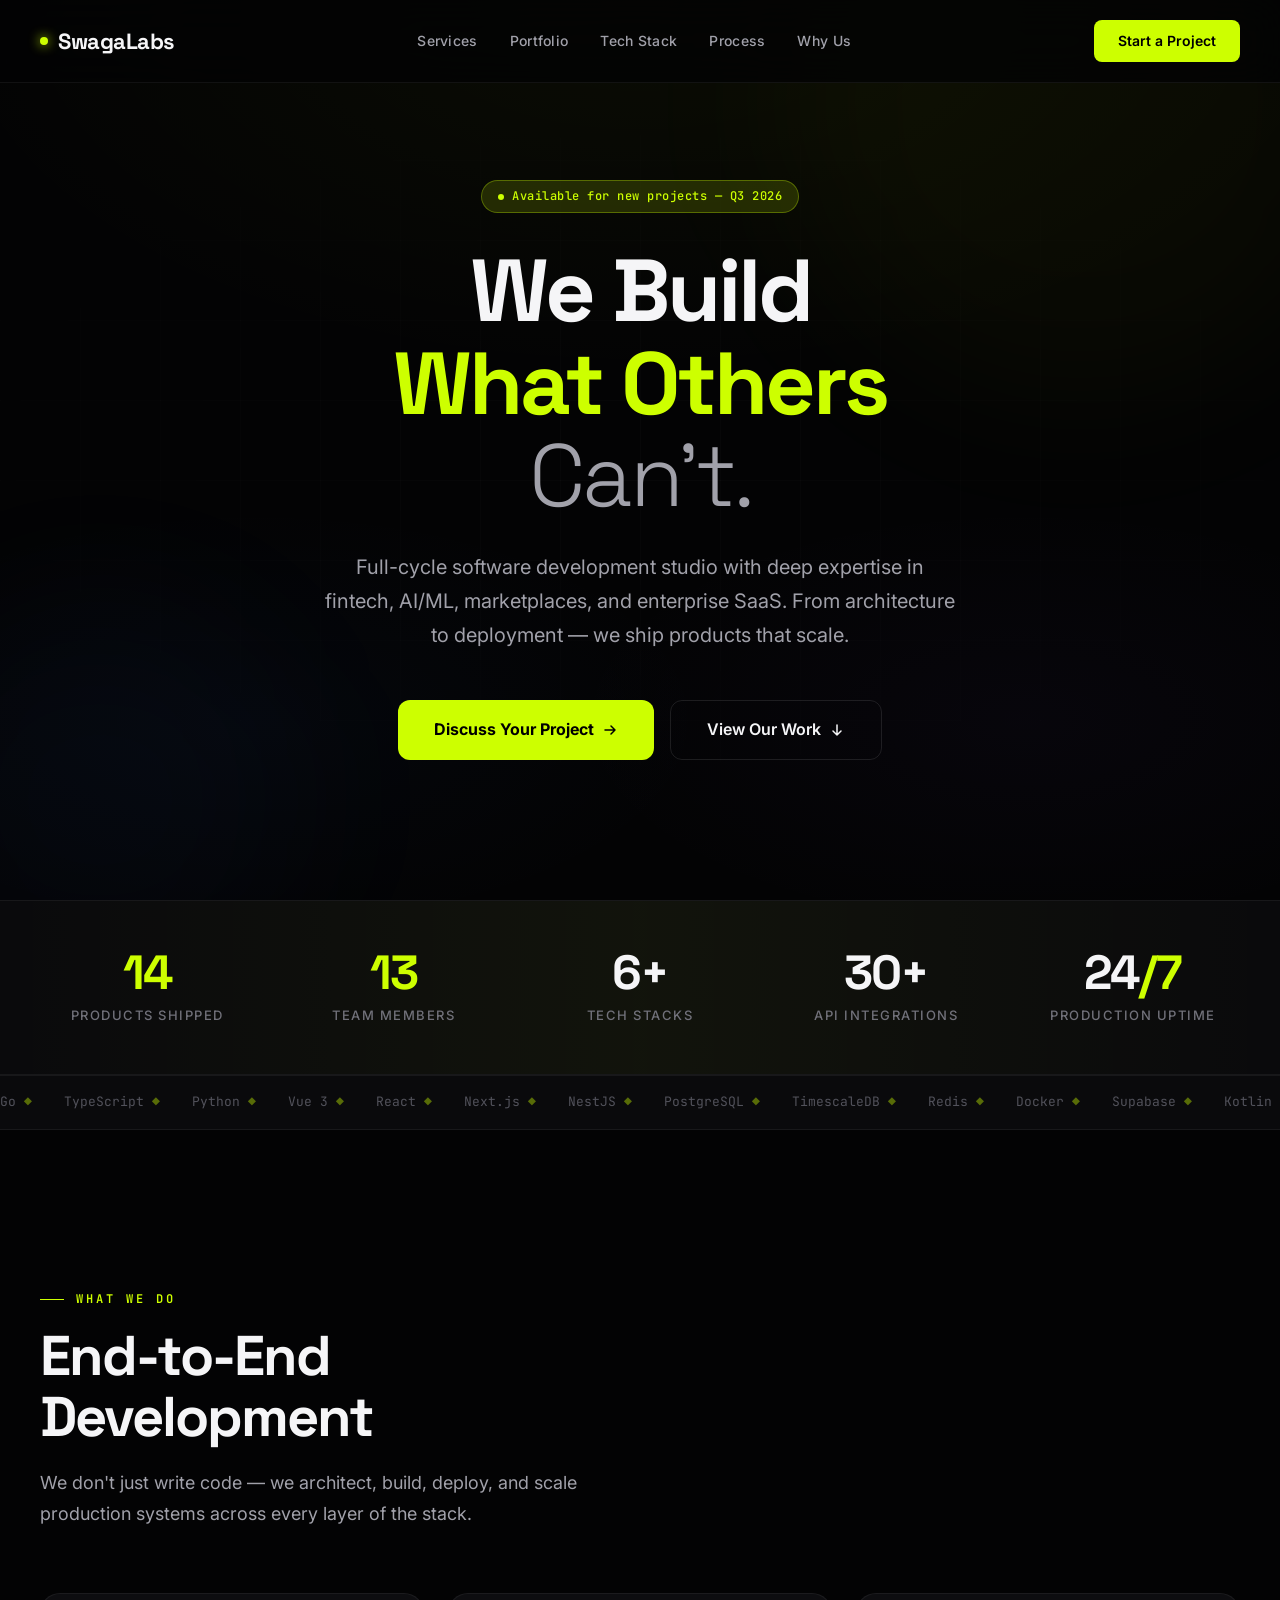
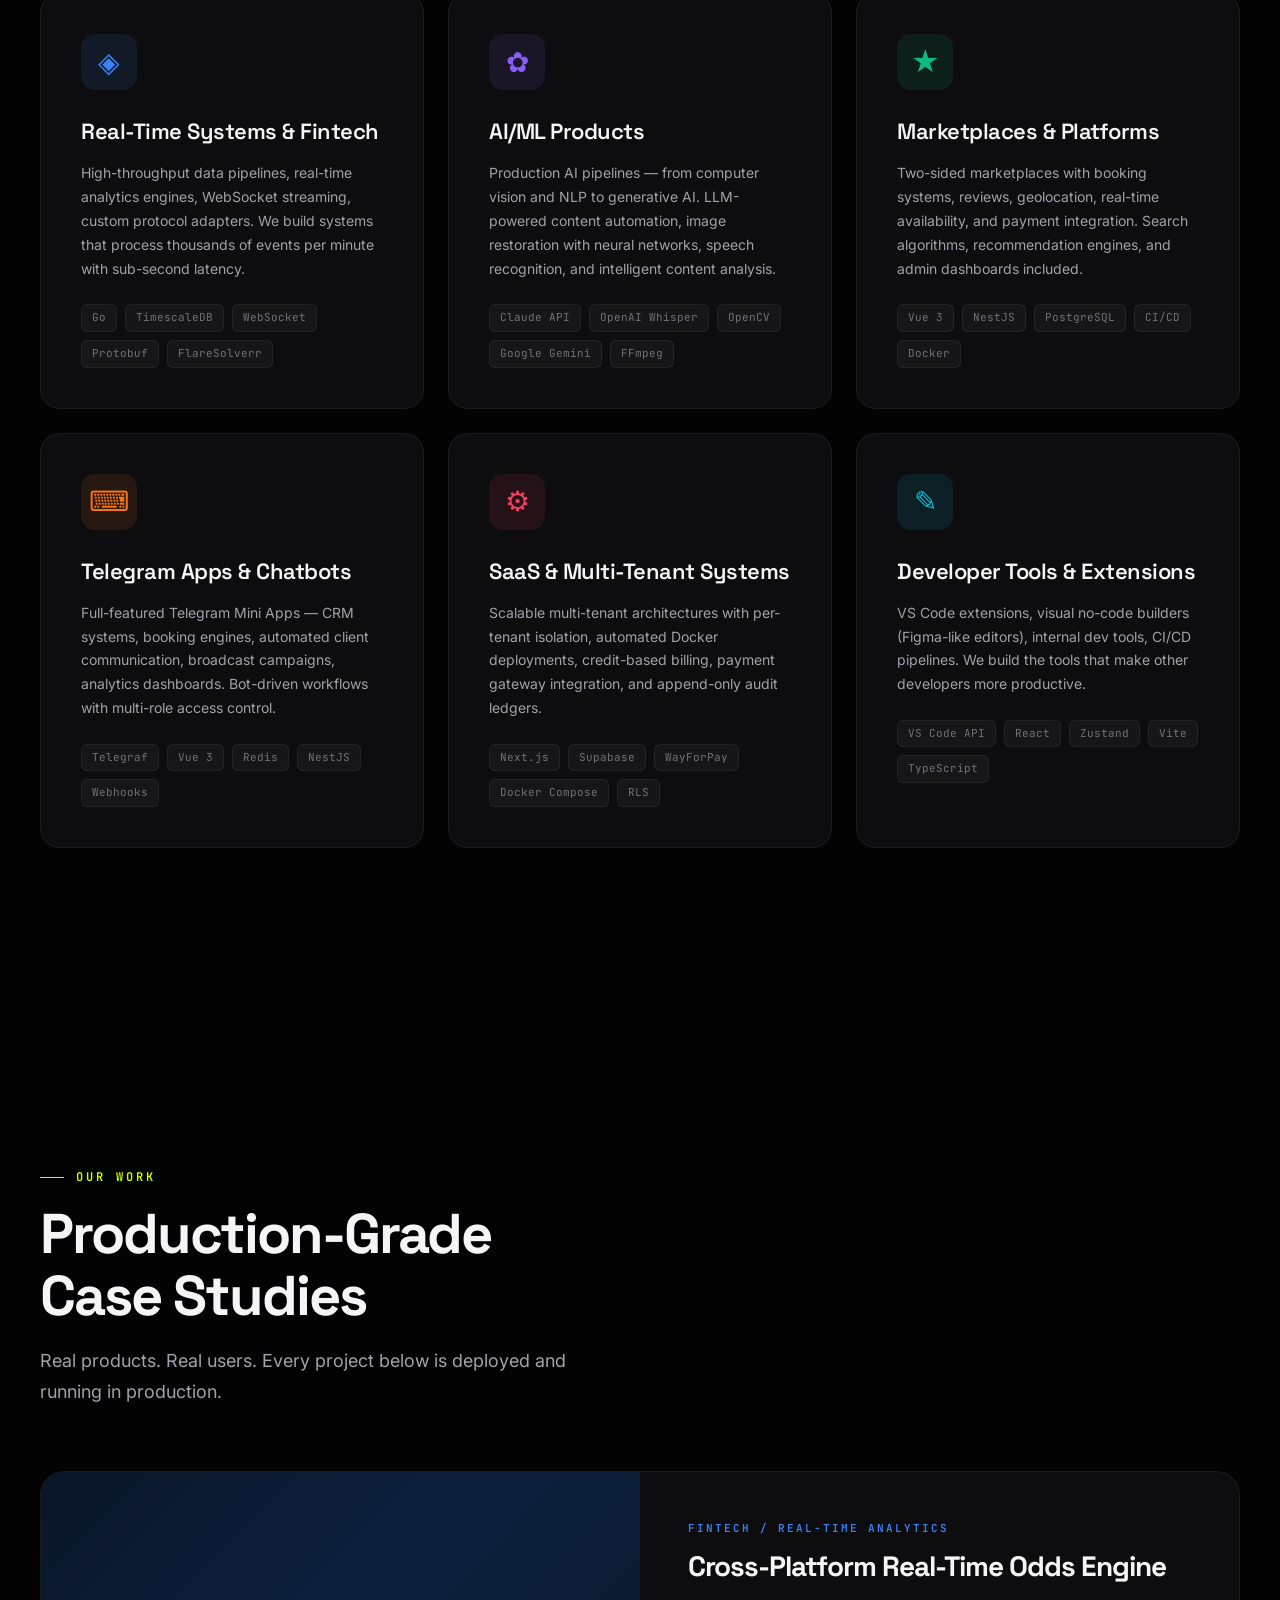
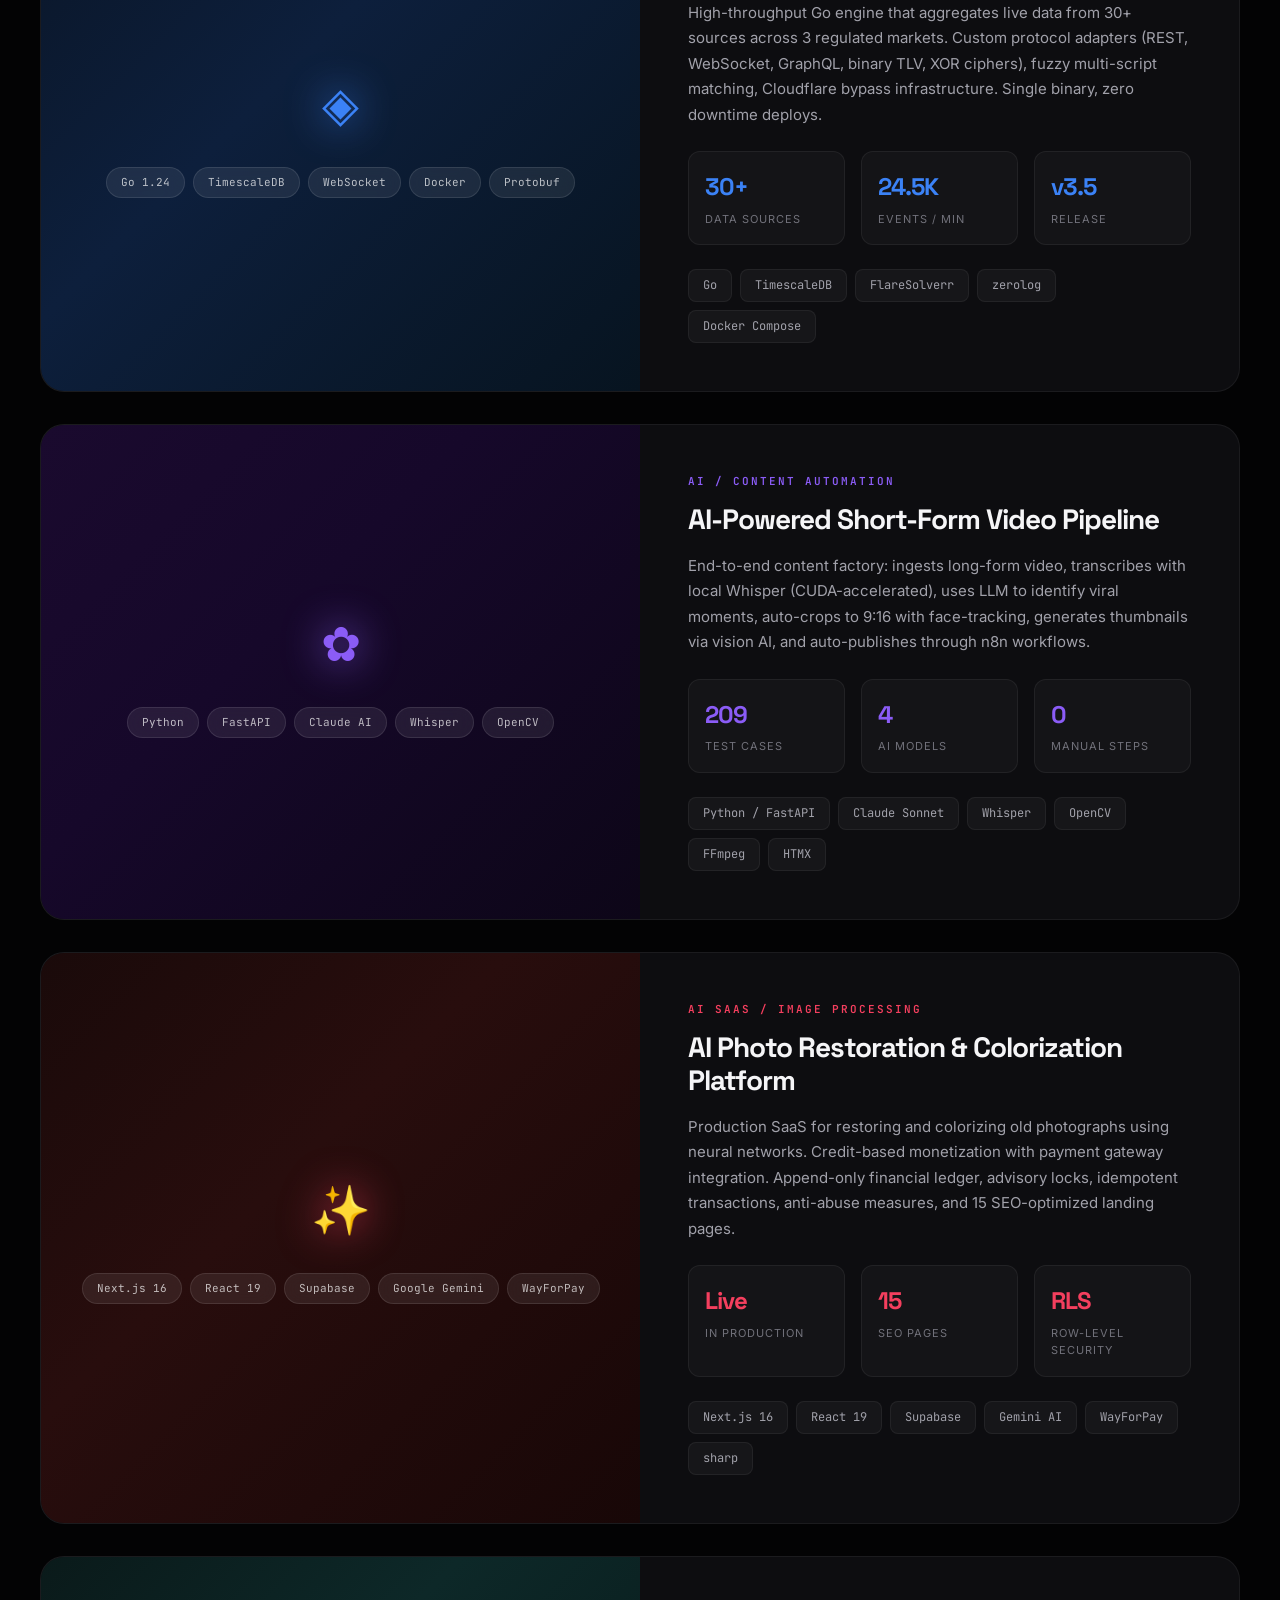
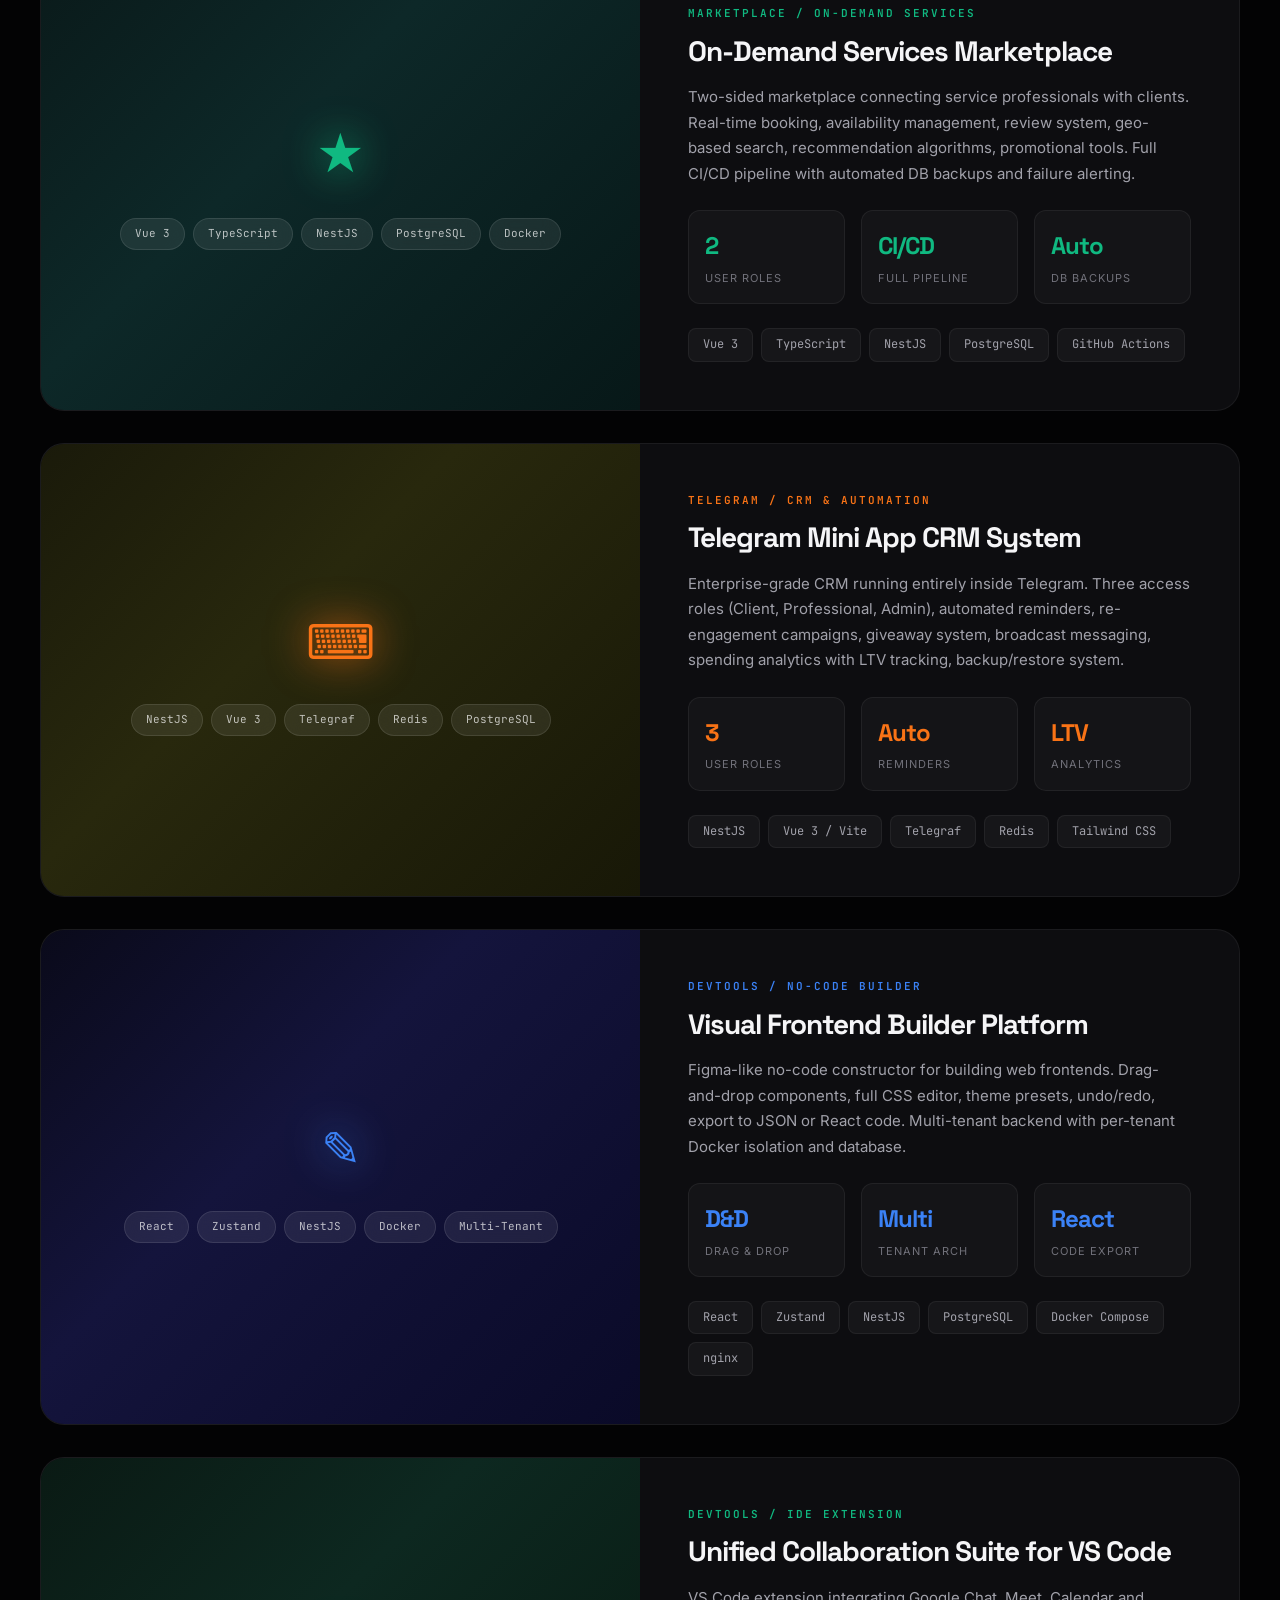
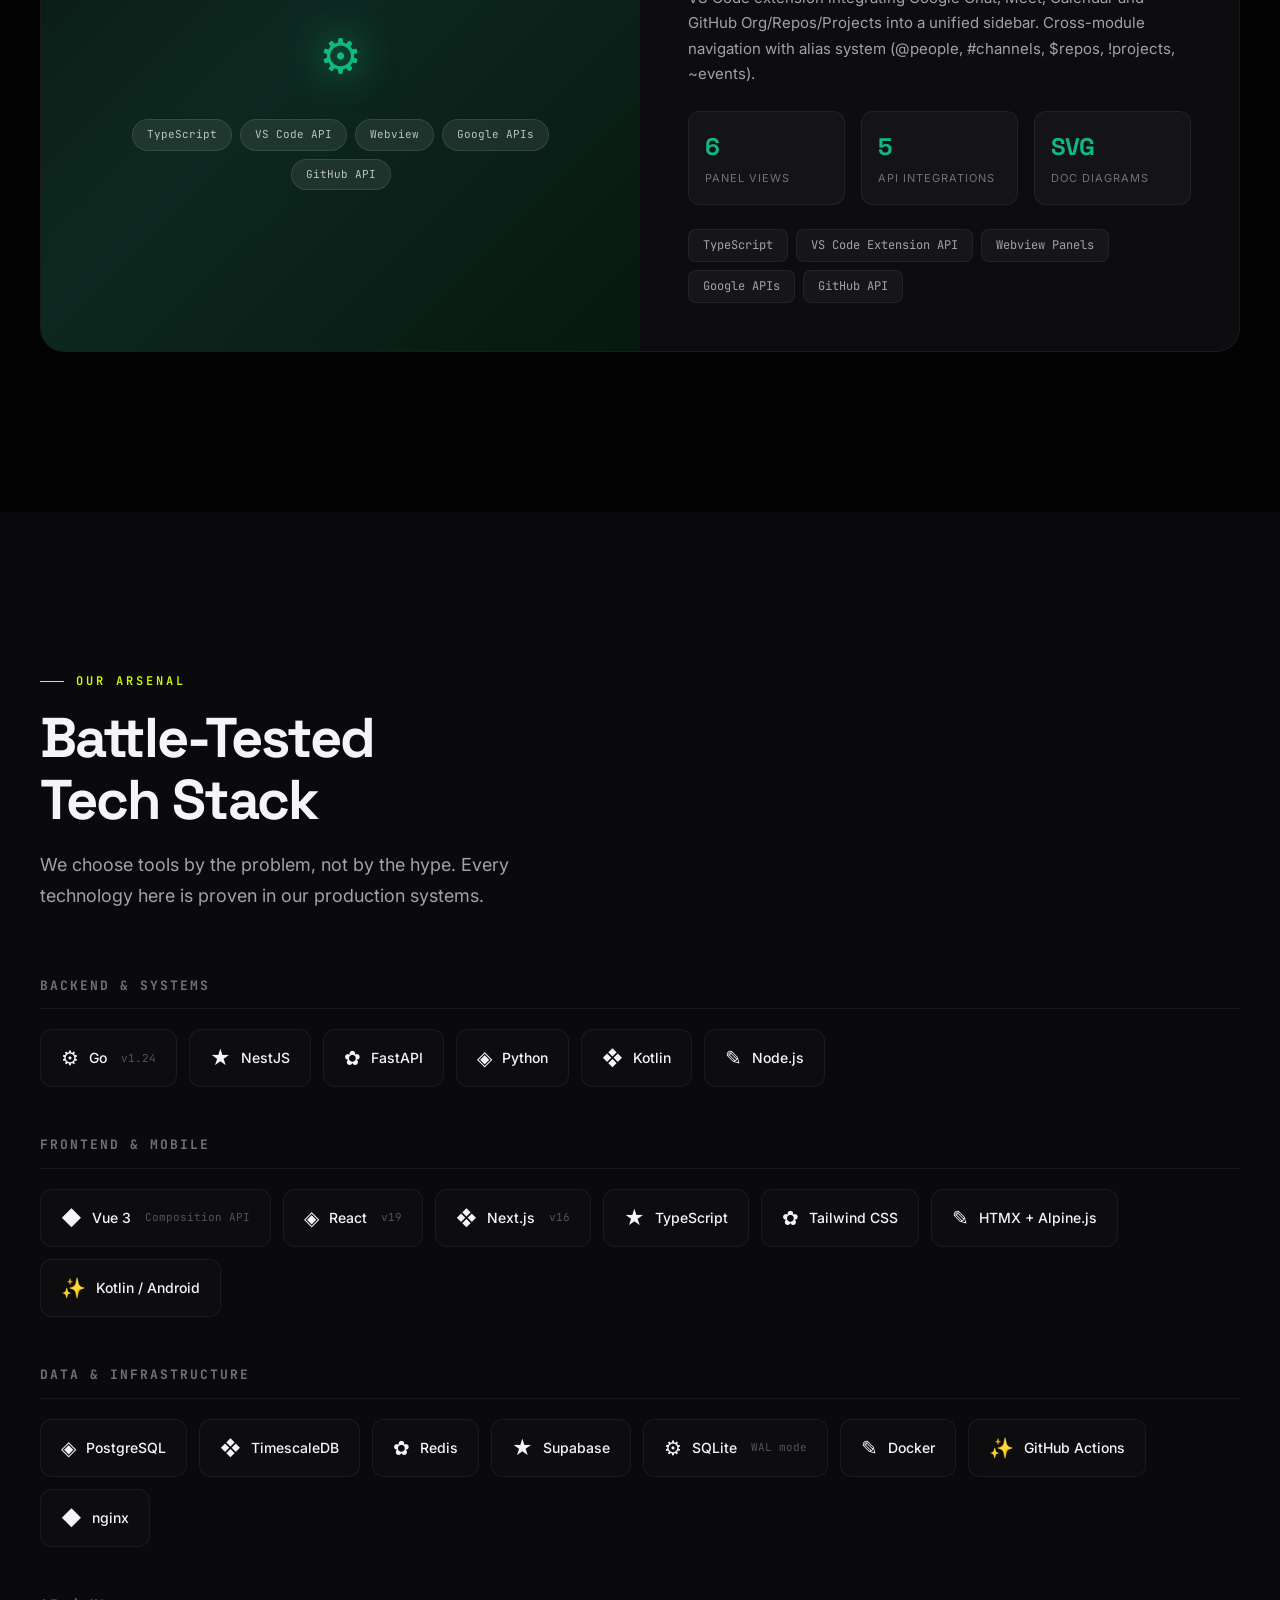
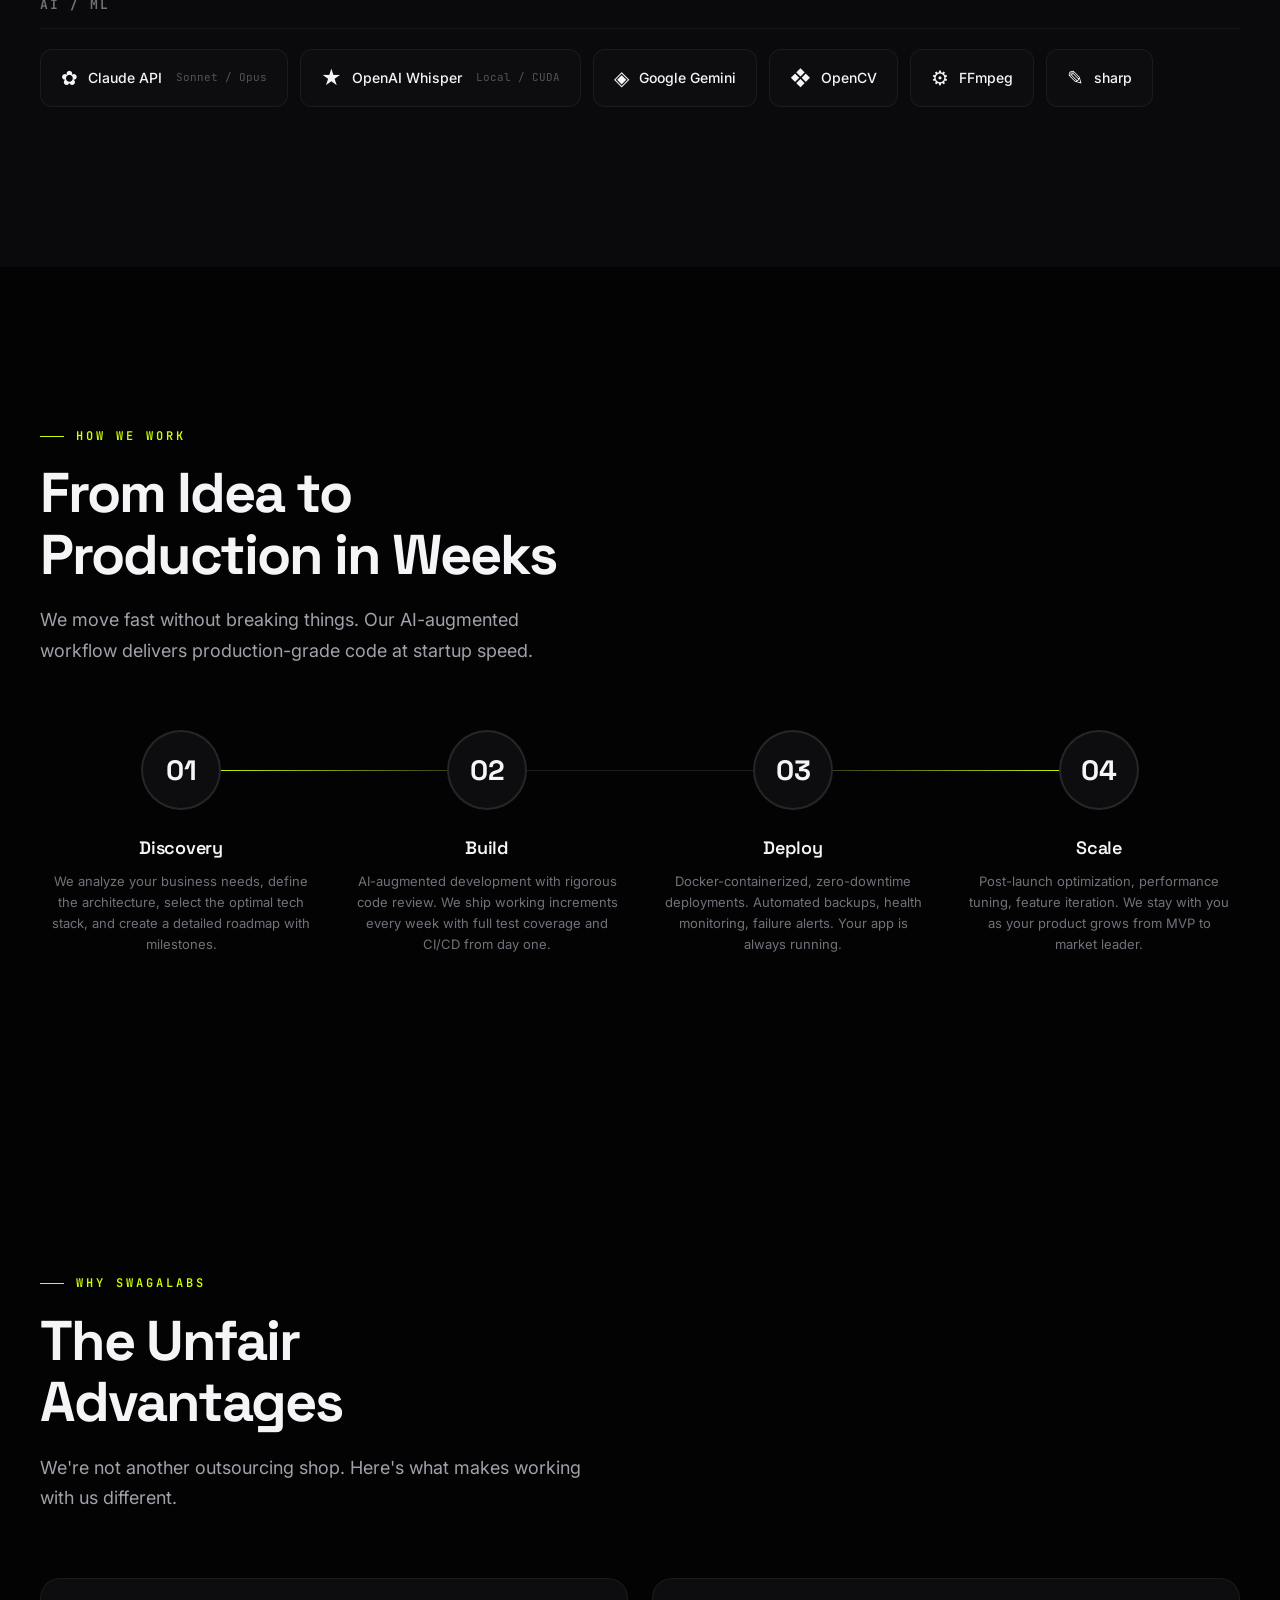
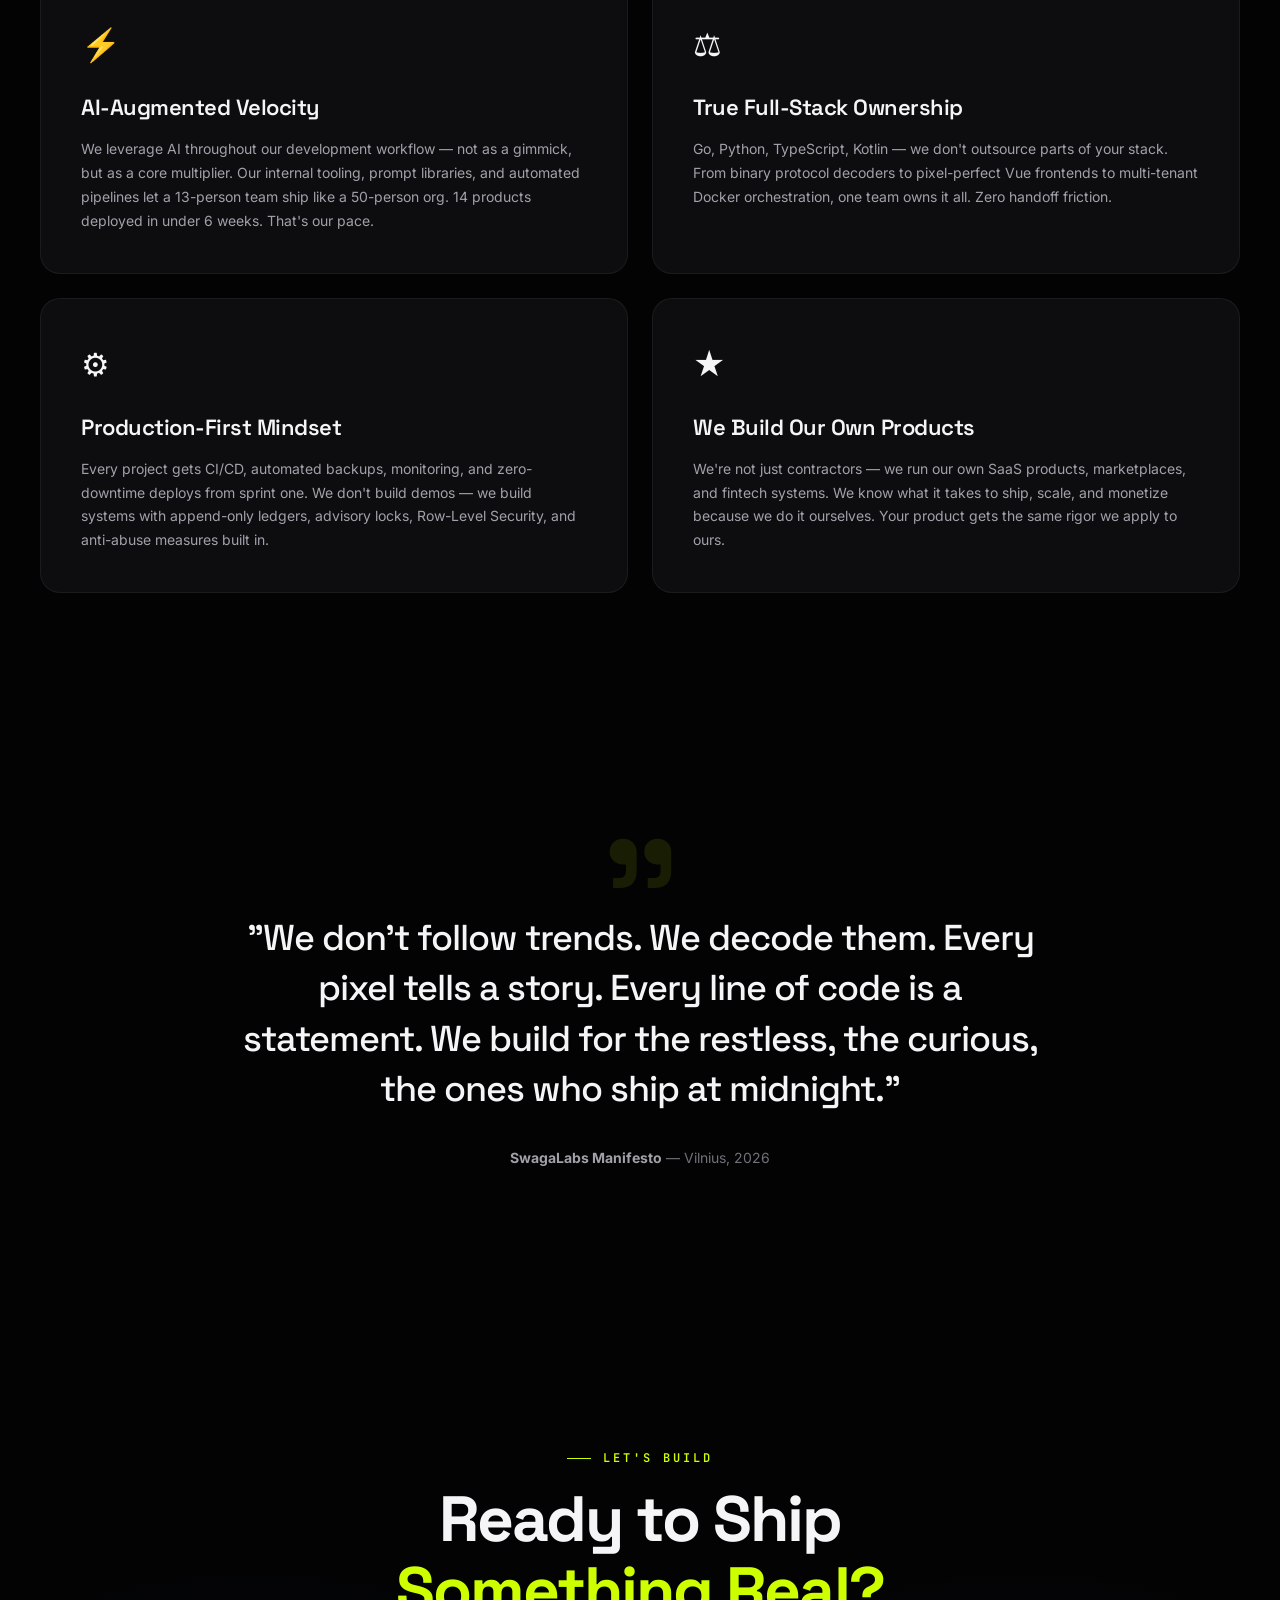
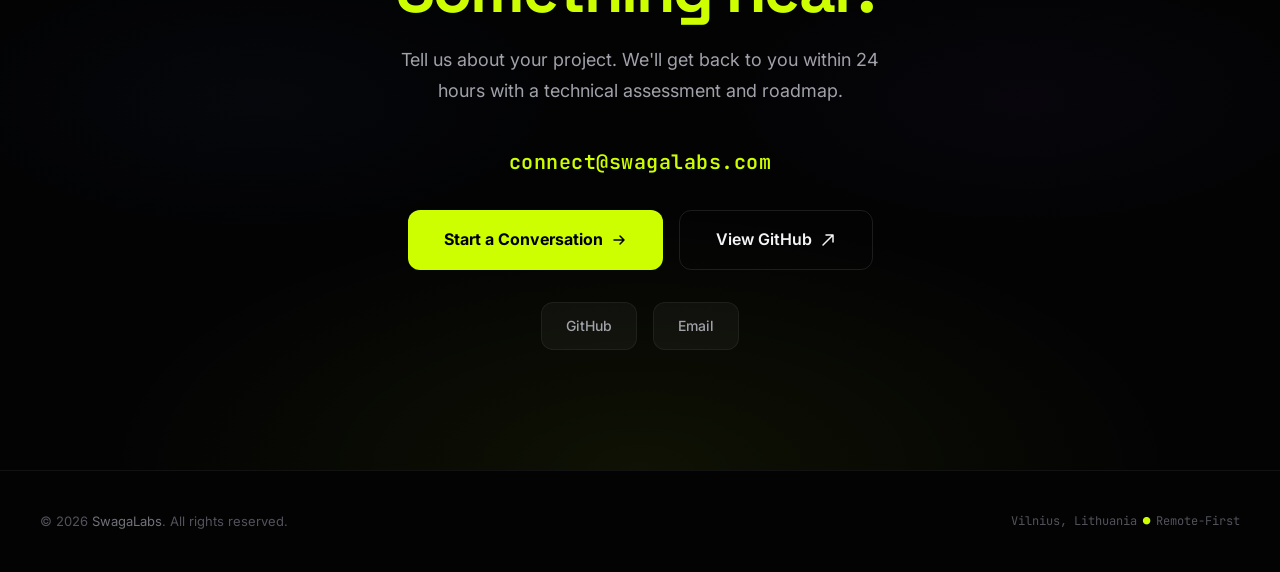
==== portfolio.html @ d936cc6b "Pasha huesos" ====
<!DOCTYPE html>
<html lang="en">
<head>
    <meta charset="UTF-8">
    <meta name="viewport" content="width=device-width, initial-scale=1.0">
    <title>SwagaLabs — Full-Cycle Software Development Studio</title>
    <meta name="description" content="SwagaLabs is a full-cycle software development studio specializing in fintech, AI/ML, marketplaces, and enterprise solutions. 13-person team. 14 products shipped.">
    <meta property="og:title" content="SwagaLabs — We Build What Others Can't">
    <meta property="og:description" content="Full-cycle software development studio. Fintech · AI/ML · Marketplaces · SaaS · Mobile · DevTools">
    <meta property="og:type" content="website">
    <meta name="twitter:card" content="summary_large_image">
    <link rel="preconnect" href="https://fonts.googleapis.com">
    <link rel="preconnect" href="https://fonts.gstatic.com" crossorigin>
    <link href="https://fonts.googleapis.com/css2?family=Inter:wght@300;400;500;600;700;800;900&family=JetBrains+Mono:wght@400;500;600;700&family=Space+Grotesk:wght@400;500;600;700&display=swap" rel="stylesheet">
    <style>
        /* ═══════════════════════════════════════════════════════════════
           SwagaLabs Portfolio — Premium Dark Theme
           ═══════════════════════════════════════════════════════════════ */

        *, *::before, *::after { margin: 0; padding: 0; box-sizing: border-box; }

        :root {
            --bg-primary: #030304;
            --bg-secondary: #0A0A0C;
            --bg-tertiary: #111114;
            --bg-card: #0D0D10;
            --bg-card-hover: #141418;
            --border-subtle: rgba(255,255,255,0.06);
            --border-medium: rgba(255,255,255,0.1);
            --border-accent: rgba(205,255,0,0.3);

            --text-primary: #F5F5F7;
            --text-secondary: #A1A1AA;
            --text-tertiary: #71717A;
            --text-muted: #52525B;

            --accent: #CDFF00;
            --accent-dim: rgba(205,255,0,0.15);
            --accent-glow: rgba(205,255,0,0.08);
            --blue: #3B82F6;
            --purple: #8B5CF6;
            --emerald: #10B981;
            --orange: #F97316;
            --rose: #F43F5E;
            --cyan: #06B6D4;

            --font-display: 'Space Grotesk', sans-serif;
            --font-body: 'Inter', sans-serif;
            --font-mono: 'JetBrains Mono', monospace;

            --ease-out: cubic-bezier(0.16, 1, 0.3, 1);
            --ease-spring: cubic-bezier(0.34, 1.56, 0.64, 1);

            --container: 1280px;
            --section-gap: 160px;
        }

        html { scroll-behavior: smooth; -webkit-font-smoothing: antialiased; }

        body {
            font-family: var(--font-body);
            background: var(--bg-primary);
            color: var(--text-primary);
            line-height: 1.6;
            overflow-x: hidden;
        }

        ::selection { background: var(--accent); color: #000; }

        .container { max-width: var(--container); margin: 0 auto; padding: 0 40px; }

        /* ─── Scroll Progress ─── */
        .scroll-progress {
            position: fixed; top: 0; left: 0; height: 2px; z-index: 9999;
            background: var(--accent);
            transform-origin: left; transform: scaleX(0);
            transition: none;
        }

        /* ─── Navigation ─── */
        .nav {
            position: fixed; top: 0; left: 0; right: 0; z-index: 1000;
            padding: 20px 0;
            background: rgba(3,3,4,0.8);
            backdrop-filter: blur(20px) saturate(180%);
            -webkit-backdrop-filter: blur(20px) saturate(180%);
            border-bottom: 1px solid var(--border-subtle);
            transition: all 0.4s var(--ease-out);
        }

        .nav.scrolled { padding: 12px 0; }

        .nav-inner {
            max-width: var(--container); margin: 0 auto; padding: 0 40px;
            display: flex; align-items: center; justify-content: space-between;
        }

        .nav-logo {
            font-family: var(--font-display); font-weight: 700; font-size: 22px;
            letter-spacing: -0.5px; color: var(--text-primary); text-decoration: none;
            display: flex; align-items: center; gap: 10px;
        }

        .nav-logo .dot {
            width: 8px; height: 8px; border-radius: 50%; background: var(--accent);
            box-shadow: 0 0 12px var(--accent);
            animation: pulse-dot 2s infinite;
        }

        @keyframes pulse-dot {
            0%, 100% { opacity: 1; transform: scale(1); }
            50% { opacity: 0.6; transform: scale(0.8); }
        }

        .nav-links { display: flex; gap: 32px; list-style: none; }
        .nav-links a {
            color: var(--text-secondary); text-decoration: none; font-size: 14px;
            font-weight: 500; letter-spacing: 0.3px;
            transition: color 0.3s;
            position: relative;
        }
        .nav-links a::after {
            content: ''; position: absolute; bottom: -4px; left: 0;
            width: 0; height: 1.5px; background: var(--accent);
            transition: width 0.3s var(--ease-out);
        }
        .nav-links a:hover { color: var(--text-primary); }
        .nav-links a:hover::after { width: 100%; }

        .nav-cta {
            background: var(--accent); color: #000; border: none;
            padding: 10px 24px; border-radius: 8px; font-weight: 600;
            font-size: 14px; cursor: pointer; font-family: var(--font-body);
            transition: all 0.3s var(--ease-out);
            text-decoration: none;
        }
        .nav-cta:hover { transform: translateY(-1px); box-shadow: 0 4px 20px rgba(205,255,0,0.3); }

        /* ─── Hero ─── */
        .hero {
            min-height: 100vh; display: flex; align-items: center; justify-content: center;
            position: relative; padding: 140px 0 100px;
            overflow: hidden;
        }

        .hero-bg {
            position: absolute; inset: 0; z-index: 0;
        }

        .hero-bg::before {
            content: ''; position: absolute; inset: 0;
            background:
                radial-gradient(ellipse 80% 60% at 50% 0%, rgba(205,255,0,0.04) 0%, transparent 70%),
                radial-gradient(ellipse 60% 40% at 20% 80%, rgba(59,130,246,0.03) 0%, transparent 60%),
                radial-gradient(ellipse 60% 40% at 80% 80%, rgba(139,92,246,0.03) 0%, transparent 60%);
        }

        .hero-grid {
            position: absolute; inset: 0;
            background-image:
                linear-gradient(rgba(255,255,255,0.02) 1px, transparent 1px),
                linear-gradient(90deg, rgba(255,255,255,0.02) 1px, transparent 1px);
            background-size: 80px 80px;
            mask-image: radial-gradient(ellipse 70% 50% at 50% 50%, black, transparent);
        }

        .hero-content { position: relative; z-index: 1; text-align: center; max-width: 960px; }

        .hero-badge {
            display: inline-flex; align-items: center; gap: 8px;
            padding: 6px 16px; border-radius: 100px;
            background: var(--accent-dim); border: 1px solid var(--border-accent);
            font-family: var(--font-mono); font-size: 12px; font-weight: 500;
            color: var(--accent); letter-spacing: 0.5px;
            margin-bottom: 32px;
            opacity: 0; transform: translateY(20px);
            animation: fadeUp 0.8s 0.2s var(--ease-out) forwards;
        }

        .hero-badge .pulse {
            width: 6px; height: 6px; border-radius: 50%; background: var(--accent);
            animation: pulse-dot 1.5s infinite;
        }

        .hero h1 {
            font-family: var(--font-display); font-size: clamp(48px, 7vw, 88px);
            font-weight: 700; line-height: 1.05; letter-spacing: -3px;
            margin-bottom: 28px;
            opacity: 0; transform: translateY(30px);
            animation: fadeUp 0.8s 0.4s var(--ease-out) forwards;
        }

        .hero h1 .accent { color: var(--accent); }
        .hero h1 .thin { font-weight: 300; color: var(--text-secondary); }

        .hero-sub {
            font-size: clamp(16px, 2vw, 20px); color: var(--text-secondary);
            max-width: 640px; margin: 0 auto 48px; line-height: 1.7;
            opacity: 0; transform: translateY(30px);
            animation: fadeUp 0.8s 0.6s var(--ease-out) forwards;
        }

        .hero-actions {
            display: flex; gap: 16px; justify-content: center; flex-wrap: wrap;
            opacity: 0; transform: translateY(30px);
            animation: fadeUp 0.8s 0.8s var(--ease-out) forwards;
        }

        .btn-primary {
            background: var(--accent); color: #000; border: none;
            padding: 16px 36px; border-radius: 12px; font-weight: 700;
            font-size: 16px; cursor: pointer; font-family: var(--font-body);
            transition: all 0.3s var(--ease-out);
            text-decoration: none; display: inline-flex; align-items: center; gap: 8px;
        }
        .btn-primary:hover { transform: translateY(-2px); box-shadow: 0 8px 32px rgba(205,255,0,0.3); }

        .btn-outline {
            background: transparent; color: var(--text-primary);
            border: 1px solid var(--border-medium);
            padding: 16px 36px; border-radius: 12px; font-weight: 600;
            font-size: 16px; cursor: pointer; font-family: var(--font-body);
            transition: all 0.3s var(--ease-out);
            text-decoration: none; display: inline-flex; align-items: center; gap: 8px;
        }
        .btn-outline:hover { border-color: var(--accent); color: var(--accent); transform: translateY(-2px); }

        @keyframes fadeUp {
            to { opacity: 1; transform: translateY(0); }
        }

        /* ─── Stats Bar ─── */
        .stats-bar {
            border-top: 1px solid var(--border-subtle);
            border-bottom: 1px solid var(--border-subtle);
            background: var(--bg-secondary);
            padding: 48px 0;
            position: relative;
            overflow: hidden;
        }

        .stats-bar::before {
            content: ''; position: absolute; inset: 0;
            background: linear-gradient(90deg, transparent, var(--accent-glow), transparent);
            opacity: 0.5;
        }

        .stats-grid {
            display: grid; grid-template-columns: repeat(5, 1fr); gap: 32px;
            position: relative; z-index: 1;
        }

        .stat-item { text-align: center; }

        .stat-number {
            font-family: var(--font-display); font-size: 48px; font-weight: 700;
            color: var(--text-primary); letter-spacing: -2px;
            line-height: 1;
        }
        .stat-number .accent-num { color: var(--accent); }

        .stat-label {
            font-size: 13px; color: var(--text-tertiary); margin-top: 8px;
            text-transform: uppercase; letter-spacing: 1.5px; font-weight: 500;
        }

        /* ─── Section Styles ─── */
        .section { padding: var(--section-gap) 0; position: relative; }

        .section-label {
            font-family: var(--font-mono); font-size: 12px; color: var(--accent);
            text-transform: uppercase; letter-spacing: 3px; font-weight: 600;
            margin-bottom: 16px;
            display: flex; align-items: center; gap: 12px;
        }
        .section-label::before {
            content: ''; width: 24px; height: 1px; background: var(--accent);
        }

        .section-title {
            font-family: var(--font-display); font-size: clamp(36px, 4.5vw, 56px);
            font-weight: 700; letter-spacing: -2px; line-height: 1.1;
            margin-bottom: 20px;
        }

        .section-desc {
            font-size: 18px; color: var(--text-secondary); max-width: 560px;
            line-height: 1.7; margin-bottom: 64px;
        }

        /* ─── Services ─── */
        .services-grid {
            display: grid; grid-template-columns: repeat(3, 1fr); gap: 24px;
        }

        .service-card {
            background: var(--bg-card);
            border: 1px solid var(--border-subtle);
            border-radius: 20px; padding: 40px;
            transition: all 0.4s var(--ease-out);
            position: relative; overflow: hidden;
        }

        .service-card::before {
            content: ''; position: absolute; top: 0; left: 0; right: 0;
            height: 1px;
            background: linear-gradient(90deg, transparent, var(--accent), transparent);
            opacity: 0; transition: opacity 0.4s;
        }

        .service-card:hover {
            border-color: var(--border-accent);
            background: var(--bg-card-hover);
            transform: translateY(-4px);
        }

        .service-card:hover::before { opacity: 1; }

        .service-icon {
            width: 56px; height: 56px; border-radius: 14px;
            display: flex; align-items: center; justify-content: center;
            font-size: 24px; margin-bottom: 24px;
            position: relative;
        }

        .service-icon::after {
            content: ''; position: absolute; inset: -4px;
            border-radius: 18px; opacity: 0.15;
        }

        .service-card h3 {
            font-family: var(--font-display); font-size: 22px; font-weight: 600;
            letter-spacing: -0.5px; margin-bottom: 12px;
        }

        .service-card p {
            color: var(--text-secondary); font-size: 14px; line-height: 1.7;
            margin-bottom: 24px;
        }

        .service-tags { display: flex; flex-wrap: wrap; gap: 8px; }
        .service-tag {
            font-family: var(--font-mono); font-size: 11px; padding: 4px 10px;
            border-radius: 6px; background: rgba(255,255,255,0.04);
            color: var(--text-tertiary); border: 1px solid var(--border-subtle);
        }

        /* ─── Case Studies / Portfolio ─── */
        .cases-grid { display: flex; flex-direction: column; gap: 32px; }

        .case-card {
            display: grid; grid-template-columns: 1fr 1fr; gap: 0;
            background: var(--bg-card); border: 1px solid var(--border-subtle);
            border-radius: 24px; overflow: hidden;
            transition: all 0.4s var(--ease-out);
        }

        .case-card:hover {
            border-color: var(--border-accent);
            transform: translateY(-4px);
            box-shadow: 0 20px 60px rgba(0,0,0,0.4);
        }

        .case-visual {
            position: relative; min-height: 360px;
            display: flex; align-items: center; justify-content: center;
            overflow: hidden;
        }

        .case-visual-inner {
            position: absolute; inset: 0;
            display: flex; flex-direction: column; align-items: center;
            justify-content: center; gap: 16px; padding: 40px;
        }

        .case-visual .case-icon {
            font-size: 48px; margin-bottom: 8px;
            filter: drop-shadow(0 0 20px currentColor);
        }

        .case-visual .case-tech-visual {
            display: flex; flex-wrap: wrap; gap: 8px; justify-content: center;
        }

        .case-visual .tech-pill {
            font-family: var(--font-mono); font-size: 11px;
            padding: 6px 14px; border-radius: 100px;
            background: rgba(255,255,255,0.08); color: rgba(255,255,255,0.7);
            border: 1px solid rgba(255,255,255,0.1);
            backdrop-filter: blur(10px);
        }

        .case-content { padding: 48px; display: flex; flex-direction: column; justify-content: center; }

        .case-category {
            font-family: var(--font-mono); font-size: 11px;
            text-transform: uppercase; letter-spacing: 2px;
            margin-bottom: 12px; font-weight: 600;
        }

        .case-content h3 {
            font-family: var(--font-display); font-size: 28px;
            font-weight: 700; letter-spacing: -1px; margin-bottom: 16px;
            line-height: 1.2;
        }

        .case-content p {
            color: var(--text-secondary); font-size: 15px; line-height: 1.7;
            margin-bottom: 24px;
        }

        .case-metrics {
            display: grid; grid-template-columns: repeat(3, 1fr); gap: 16px;
            margin-bottom: 24px;
        }

        .case-metric {
            padding: 16px; border-radius: 12px;
            background: rgba(255,255,255,0.03);
            border: 1px solid var(--border-subtle);
        }

        .case-metric-value {
            font-family: var(--font-display); font-size: 24px; font-weight: 700;
            letter-spacing: -1px; margin-bottom: 4px;
        }

        .case-metric-label {
            font-size: 11px; color: var(--text-tertiary);
            text-transform: uppercase; letter-spacing: 1px;
        }

        .case-stack { display: flex; flex-wrap: wrap; gap: 8px; }
        .case-stack-item {
            font-family: var(--font-mono); font-size: 12px;
            padding: 6px 14px; border-radius: 8px;
            background: rgba(255,255,255,0.04);
            color: var(--text-secondary); border: 1px solid var(--border-subtle);
        }

        /* ─── Tech Stack ─── */
        .tech-section { background: var(--bg-secondary); }

        .tech-categories { display: flex; flex-direction: column; gap: 48px; }

        .tech-category h3 {
            font-family: var(--font-mono); font-size: 13px; color: var(--text-tertiary);
            text-transform: uppercase; letter-spacing: 2px; margin-bottom: 20px;
            padding-bottom: 12px; border-bottom: 1px solid var(--border-subtle);
        }

        .tech-items { display: flex; flex-wrap: wrap; gap: 12px; }

        .tech-item {
            display: flex; align-items: center; gap: 10px;
            padding: 12px 20px; border-radius: 12px;
            background: var(--bg-card); border: 1px solid var(--border-subtle);
            transition: all 0.3s var(--ease-out);
            cursor: default;
        }

        .tech-item:hover {
            border-color: var(--border-accent);
            background: var(--bg-card-hover);
            transform: translateY(-2px);
        }

        .tech-item-icon { font-size: 20px; }

        .tech-item-name {
            font-size: 14px; font-weight: 500; color: var(--text-primary);
        }

        .tech-item-exp {
            font-family: var(--font-mono); font-size: 11px; color: var(--text-muted);
            margin-left: 4px;
        }

        /* ─── Process ─── */
        .process-grid {
            display: grid; grid-template-columns: repeat(4, 1fr); gap: 24px;
            position: relative;
        }

        .process-grid::before {
            content: ''; position: absolute; top: 40px;
            left: calc(12.5% + 12px); right: calc(12.5% + 12px);
            height: 1px;
            background: linear-gradient(90deg, var(--accent), var(--border-medium), var(--border-medium), var(--accent));
            z-index: 0;
        }

        .process-step {
            text-align: center; position: relative; z-index: 1;
            padding: 0 8px;
        }

        .process-step-num {
            width: 80px; height: 80px; border-radius: 50%;
            display: flex; align-items: center; justify-content: center;
            margin: 0 auto 24px;
            font-family: var(--font-display); font-size: 28px; font-weight: 700;
            background: var(--bg-card); border: 2px solid var(--border-medium);
            color: var(--text-primary);
            transition: all 0.4s var(--ease-out);
        }

        .process-step:hover .process-step-num {
            border-color: var(--accent);
            box-shadow: 0 0 30px var(--accent-dim);
            color: var(--accent);
        }

        .process-step h3 {
            font-family: var(--font-display); font-size: 18px; font-weight: 600;
            margin-bottom: 8px; letter-spacing: -0.3px;
        }

        .process-step p {
            font-size: 13px; color: var(--text-tertiary); line-height: 1.6;
        }

        /* ─── Why Us ─── */
        .why-grid { display: grid; grid-template-columns: repeat(2, 1fr); gap: 24px; }

        .why-card {
            padding: 40px; border-radius: 20px;
            background: var(--bg-card); border: 1px solid var(--border-subtle);
            transition: all 0.4s var(--ease-out);
        }

        .why-card:hover {
            border-color: var(--border-accent);
            transform: translateY(-4px);
        }

        .why-card-icon { font-size: 32px; margin-bottom: 20px; }

        .why-card h3 {
            font-family: var(--font-display); font-size: 22px; font-weight: 600;
            letter-spacing: -0.5px; margin-bottom: 12px;
        }

        .why-card p {
            color: var(--text-secondary); font-size: 14px; line-height: 1.7;
        }

        /* ─── Testimonial / Quote ─── */
        .quote-section {
            text-align: center; padding: var(--section-gap) 0;
            position: relative;
        }

        .quote-section::before {
            content: '"'; font-family: var(--font-display);
            font-size: 200px; color: var(--accent); opacity: 0.1;
            position: absolute; top: 60px; left: 50%; transform: translateX(-50%);
            line-height: 1;
        }

        .quote-text {
            font-family: var(--font-display); font-size: clamp(24px, 3vw, 36px);
            font-weight: 500; letter-spacing: -1px; line-height: 1.4;
            max-width: 800px; margin: 0 auto 32px;
            color: var(--text-primary);
        }

        .quote-author {
            font-size: 14px; color: var(--text-tertiary);
        }

        .quote-author strong { color: var(--text-secondary); }

        /* ─── CTA ─── */
        .cta-section {
            padding: 120px 0; text-align: center;
            position: relative; overflow: hidden;
        }

        .cta-section::before {
            content: ''; position: absolute; inset: 0;
            background:
                radial-gradient(ellipse 60% 50% at 50% 100%, rgba(205,255,0,0.06) 0%, transparent 70%),
                radial-gradient(ellipse 40% 30% at 20% 50%, rgba(59,130,246,0.03) 0%, transparent 60%),
                radial-gradient(ellipse 40% 30% at 80% 50%, rgba(139,92,246,0.03) 0%, transparent 60%);
        }

        .cta-content { position: relative; z-index: 1; }

        .cta-content h2 {
            font-family: var(--font-display); font-size: clamp(36px, 5vw, 64px);
            font-weight: 700; letter-spacing: -2px; margin-bottom: 20px;
            line-height: 1.1;
        }

        .cta-content p {
            font-size: 18px; color: var(--text-secondary); max-width: 480px;
            margin: 0 auto 40px; line-height: 1.7;
        }

        .cta-email {
            font-family: var(--font-mono); font-size: 20px; font-weight: 600;
            color: var(--accent); letter-spacing: 0.5px; margin-bottom: 32px;
            display: block;
            text-decoration: none;
        }

        .cta-email:hover { text-decoration: underline; }

        .cta-channels {
            display: flex; gap: 16px; justify-content: center; flex-wrap: wrap;
            margin-top: 24px;
        }

        .cta-channel {
            display: flex; align-items: center; gap: 8px;
            padding: 12px 24px; border-radius: 12px;
            background: rgba(255,255,255,0.04);
            border: 1px solid var(--border-subtle);
            color: var(--text-secondary); font-size: 14px; font-weight: 500;
            text-decoration: none;
            transition: all 0.3s var(--ease-out);
        }

        .cta-channel:hover {
            border-color: var(--border-accent);
            color: var(--text-primary);
            transform: translateY(-2px);
        }

        /* ─── Footer ─── */
        .footer {
            padding: 40px 0;
            border-top: 1px solid var(--border-subtle);
        }

        .footer-inner {
            display: flex; justify-content: space-between; align-items: center;
        }

        .footer-text { font-size: 13px; color: var(--text-muted); }
        .footer-text a { color: var(--text-tertiary); text-decoration: none; }
        .footer-text a:hover { color: var(--accent); }

        .footer-location {
            font-family: var(--font-mono); font-size: 12px; color: var(--text-muted);
            display: flex; align-items: center; gap: 6px;
        }

        /* ─── Animations ─── */
        .reveal {
            opacity: 0; transform: translateY(40px);
            transition: all 0.8s var(--ease-out);
        }
        .reveal.visible { opacity: 1; transform: translateY(0); }

        .reveal-delay-1 { transition-delay: 0.1s; }
        .reveal-delay-2 { transition-delay: 0.2s; }
        .reveal-delay-3 { transition-delay: 0.3s; }
        .reveal-delay-4 { transition-delay: 0.4s; }
        .reveal-delay-5 { transition-delay: 0.5s; }

        /* ─── Mobile Nav ─── */
        .nav-toggle { display: none; background: none; border: none; cursor: pointer; padding: 8px; }
        .nav-toggle span {
            display: block; width: 24px; height: 2px; background: var(--text-primary);
            margin: 5px 0; transition: all 0.3s;
        }

        /* ─── Responsive ─── */
        @media (max-width: 1024px) {
            .services-grid { grid-template-columns: repeat(2, 1fr); }
            .process-grid { grid-template-columns: repeat(2, 1fr); gap: 40px; }
            .process-grid::before { display: none; }
            .stats-grid { grid-template-columns: repeat(3, 1fr); gap: 24px; }
            .case-card { grid-template-columns: 1fr; }
            .case-visual { min-height: 240px; }
        }

        @media (max-width: 768px) {
            :root { --section-gap: 100px; }
            .container { padding: 0 24px; }
            .nav-inner { padding: 0 24px; }
            .nav-links { display: none; }
            .nav-toggle { display: block; }
            .services-grid { grid-template-columns: 1fr; }
            .stats-grid { grid-template-columns: repeat(2, 1fr); }
            .why-grid { grid-template-columns: 1fr; }
            .process-grid { grid-template-columns: 1fr; }
            .case-metrics { grid-template-columns: repeat(2, 1fr); }
        }

        @media (max-width: 480px) {
            .stats-grid { grid-template-columns: 1fr; }
            .case-metrics { grid-template-columns: 1fr; }
            .hero-actions { flex-direction: column; align-items: center; }
        }

        /* ─── Case visual gradients ─── */
        .case-gradient-1 {
            background: linear-gradient(135deg, #0a1628 0%, #0d1f3c 40%, #071420 100%);
        }
        .case-gradient-2 {
            background: linear-gradient(135deg, #1a0a2e 0%, #16082a 40%, #0d0618 100%);
        }
        .case-gradient-3 {
            background: linear-gradient(135deg, #0a1a1a 0%, #0d2828 40%, #071818 100%);
        }
        .case-gradient-4 {
            background: linear-gradient(135deg, #1a1a0a 0%, #28280d 40%, #181807 100%);
        }
        .case-gradient-5 {
            background: linear-gradient(135deg, #1a0a0a 0%, #280d0d 40%, #180707 100%);
        }
        .case-gradient-6 {
            background: linear-gradient(135deg, #0a0a1a 0%, #14143c 40%, #0a0a28 100%);
        }
        .case-gradient-7 {
            background: linear-gradient(135deg, #0a1a14 0%, #0d2820 40%, #07180f 100%);
        }

        /* ─── Floating orbs ─── */
        .orb {
            position: absolute; border-radius: 50%; filter: blur(80px);
            pointer-events: none;
            animation: float 20s infinite ease-in-out;
        }

        @keyframes float {
            0%, 100% { transform: translate(0, 0); }
            33% { transform: translate(30px, -30px); }
            66% { transform: translate(-20px, 20px); }
        }

        /* ─── Ticker ─── */
        .ticker {
            overflow: hidden; padding: 16px 0;
            border-top: 1px solid var(--border-subtle);
            border-bottom: 1px solid var(--border-subtle);
            background: var(--bg-secondary);
        }

        .ticker-track {
            display: flex; gap: 32px; width: max-content;
            animation: scroll-ticker 40s linear infinite;
        }

        .ticker-track:hover { animation-play-state: paused; }

        .ticker-item {
            font-family: var(--font-mono); font-size: 13px;
            color: var(--text-muted); white-space: nowrap;
            display: flex; align-items: center; gap: 8px;
        }

        .ticker-item .sep { color: var(--accent); opacity: 0.4; }

        @keyframes scroll-ticker {
            to { transform: translateX(-50%); }
        }
    </style>
</head>
<body>

<!-- Scroll Progress -->
<div class="scroll-progress" id="scrollProgress"></div>

<!-- Navigation -->
<nav class="nav" id="nav">
    <div class="nav-inner">
        <a href="#" class="nav-logo">
            <span class="dot"></span>
            SwagaLabs
        </a>
        <ul class="nav-links">
            <li><a href="#services">Services</a></li>
            <li><a href="#portfolio">Portfolio</a></li>
            <li><a href="#stack">Tech Stack</a></li>
            <li><a href="#process">Process</a></li>
            <li><a href="#why">Why Us</a></li>
        </ul>
        <a href="mailto:connect@swagalabs.com" class="nav-cta">Start a Project</a>
        <button class="nav-toggle" id="navToggle" aria-label="Toggle menu">
            <span></span><span></span><span></span>
        </button>
    </div>
</nav>

<!-- Hero -->
<section class="hero" id="hero">
    <div class="hero-bg">
        <div class="hero-grid"></div>
        <div class="orb" style="width: 600px; height: 600px; background: rgba(205,255,0,0.03); top: -200px; right: -100px;"></div>
        <div class="orb" style="width: 400px; height: 400px; background: rgba(59,130,246,0.03); bottom: -100px; left: -100px; animation-delay: -7s;"></div>
    </div>
    <div class="container">
        <div class="hero-content">
            <div class="hero-badge">
                <span class="pulse"></span>
                Available for new projects — Q3 2026
            </div>
            <h1>
                We Build<br>
                <span class="accent">What Others</span><br>
                <span class="thin">Can't.</span>
            </h1>
            <p class="hero-sub">
                Full-cycle software development studio with deep expertise in
                fintech, AI/ML, marketplaces, and enterprise SaaS.
                From architecture to deployment — we ship products that scale.
            </p>
            <div class="hero-actions">
                <a href="mailto:connect@swagalabs.com" class="btn-primary">
                    Discuss Your Project
                    <svg width="16" height="16" viewBox="0 0 16 16" fill="none"><path d="M3 8h10M9 4l4 4-4 4" stroke="currentColor" stroke-width="1.5" stroke-linecap="round" stroke-linejoin="round"/></svg>
                </a>
                <a href="#portfolio" class="btn-outline">
                    View Our Work
                    <svg width="16" height="16" viewBox="0 0 16 16" fill="none"><path d="M8 3v10M4 9l4 4 4-4" stroke="currentColor" stroke-width="1.5" stroke-linecap="round" stroke-linejoin="round"/></svg>
                </a>
            </div>
        </div>
    </div>
</section>

<!-- Stats Bar -->
<div class="stats-bar">
    <div class="container">
        <div class="stats-grid">
            <div class="stat-item reveal">
                <div class="stat-number"><span class="accent-num" data-count="14">0</span></div>
                <div class="stat-label">Products Shipped</div>
            </div>
            <div class="stat-item reveal reveal-delay-1">
                <div class="stat-number"><span class="accent-num" data-count="13">0</span></div>
                <div class="stat-label">Team Members</div>
            </div>
            <div class="stat-item reveal reveal-delay-2">
                <div class="stat-number"><span data-count="6">0</span>+</div>
                <div class="stat-label">Tech Stacks</div>
            </div>
            <div class="stat-item reveal reveal-delay-3">
                <div class="stat-number"><span data-count="30">0</span>+</div>
                <div class="stat-label">API Integrations</div>
            </div>
            <div class="stat-item reveal reveal-delay-4">
                <div class="stat-number">24<span class="accent-num">/7</span></div>
                <div class="stat-label">Production Uptime</div>
            </div>
        </div>
    </div>
</div>

<!-- Ticker -->
<div class="ticker">
    <div class="ticker-track">
        <span class="ticker-item">Go <span class="sep">◆</span></span>
        <span class="ticker-item">TypeScript <span class="sep">◆</span></span>
        <span class="ticker-item">Python <span class="sep">◆</span></span>
        <span class="ticker-item">Vue 3 <span class="sep">◆</span></span>
        <span class="ticker-item">React <span class="sep">◆</span></span>
        <span class="ticker-item">Next.js <span class="sep">◆</span></span>
        <span class="ticker-item">NestJS <span class="sep">◆</span></span>
        <span class="ticker-item">PostgreSQL <span class="sep">◆</span></span>
        <span class="ticker-item">TimescaleDB <span class="sep">◆</span></span>
        <span class="ticker-item">Redis <span class="sep">◆</span></span>
        <span class="ticker-item">Docker <span class="sep">◆</span></span>
        <span class="ticker-item">Supabase <span class="sep">◆</span></span>
        <span class="ticker-item">Kotlin <span class="sep">◆</span></span>
        <span class="ticker-item">OpenAI Whisper <span class="sep">◆</span></span>
        <span class="ticker-item">Claude AI <span class="sep">◆</span></span>
        <span class="ticker-item">FFmpeg <span class="sep">◆</span></span>
        <span class="ticker-item">OpenCV <span class="sep">◆</span></span>
        <span class="ticker-item">Telegram Bot API <span class="sep">◆</span></span>
        <span class="ticker-item">WebSocket <span class="sep">◆</span></span>
        <span class="ticker-item">GitHub Actions <span class="sep">◆</span></span>
        <!-- Duplicate for seamless loop -->
        <span class="ticker-item">Go <span class="sep">◆</span></span>
        <span class="ticker-item">TypeScript <span class="sep">◆</span></span>
        <span class="ticker-item">Python <span class="sep">◆</span></span>
        <span class="ticker-item">Vue 3 <span class="sep">◆</span></span>
        <span class="ticker-item">React <span class="sep">◆</span></span>
        <span class="ticker-item">Next.js <span class="sep">◆</span></span>
        <span class="ticker-item">NestJS <span class="sep">◆</span></span>
        <span class="ticker-item">PostgreSQL <span class="sep">◆</span></span>
        <span class="ticker-item">TimescaleDB <span class="sep">◆</span></span>
        <span class="ticker-item">Redis <span class="sep">◆</span></span>
        <span class="ticker-item">Docker <span class="sep">◆</span></span>
        <span class="ticker-item">Supabase <span class="sep">◆</span></span>
        <span class="ticker-item">Kotlin <span class="sep">◆</span></span>
        <span class="ticker-item">OpenAI Whisper <span class="sep">◆</span></span>
        <span class="ticker-item">Claude AI <span class="sep">◆</span></span>
        <span class="ticker-item">FFmpeg <span class="sep">◆</span></span>
        <span class="ticker-item">OpenCV <span class="sep">◆</span></span>
        <span class="ticker-item">Telegram Bot API <span class="sep">◆</span></span>
        <span class="ticker-item">WebSocket <span class="sep">◆</span></span>
        <span class="ticker-item">GitHub Actions <span class="sep">◆</span></span>
    </div>
</div>

<!-- Services -->
<section class="section" id="services">
    <div class="container">
        <div class="section-label reveal">What We Do</div>
        <h2 class="section-title reveal reveal-delay-1">End-to-End<br>Development</h2>
        <p class="section-desc reveal reveal-delay-2">
            We don't just write code — we architect, build, deploy, and scale
            production systems across every layer of the stack.
        </p>

        <div class="services-grid">
            <div class="service-card reveal">
                <div class="service-icon" style="background: rgba(59,130,246,0.1); color: var(--blue);">
                    <div style="font-size: 28px;">&#9672;</div>
                </div>
                <h3>Real-Time Systems & Fintech</h3>
                <p>
                    High-throughput data pipelines, real-time analytics engines,
                    WebSocket streaming, custom protocol adapters. We build systems
                    that process thousands of events per minute with sub-second latency.
                </p>
                <div class="service-tags">
                    <span class="service-tag">Go</span>
                    <span class="service-tag">TimescaleDB</span>
                    <span class="service-tag">WebSocket</span>
                    <span class="service-tag">Protobuf</span>
                    <span class="service-tag">FlareSolverr</span>
                </div>
            </div>

            <div class="service-card reveal reveal-delay-1">
                <div class="service-icon" style="background: rgba(139,92,246,0.1); color: var(--purple);">
                    <div style="font-size: 28px;">&#10047;</div>
                </div>
                <h3>AI/ML Products</h3>
                <p>
                    Production AI pipelines — from computer vision and NLP to generative AI.
                    LLM-powered content automation, image restoration with neural networks,
                    speech recognition, and intelligent content analysis.
                </p>
                <div class="service-tags">
                    <span class="service-tag">Claude API</span>
                    <span class="service-tag">OpenAI Whisper</span>
                    <span class="service-tag">OpenCV</span>
                    <span class="service-tag">Google Gemini</span>
                    <span class="service-tag">FFmpeg</span>
                </div>
            </div>

            <div class="service-card reveal reveal-delay-2">
                <div class="service-icon" style="background: rgba(16,185,129,0.1); color: var(--emerald);">
                    <div style="font-size: 28px;">&#9733;</div>
                </div>
                <h3>Marketplaces & Platforms</h3>
                <p>
                    Two-sided marketplaces with booking systems, reviews, geolocation,
                    real-time availability, and payment integration. Search algorithms,
                    recommendation engines, and admin dashboards included.
                </p>
                <div class="service-tags">
                    <span class="service-tag">Vue 3</span>
                    <span class="service-tag">NestJS</span>
                    <span class="service-tag">PostgreSQL</span>
                    <span class="service-tag">CI/CD</span>
                    <span class="service-tag">Docker</span>
                </div>
            </div>

            <div class="service-card reveal reveal-delay-3">
                <div class="service-icon" style="background: rgba(249,115,22,0.1); color: var(--orange);">
                    <div style="font-size: 28px;">&#9000;</div>
                </div>
                <h3>Telegram Apps & Chatbots</h3>
                <p>
                    Full-featured Telegram Mini Apps — CRM systems, booking engines,
                    automated client communication, broadcast campaigns, analytics dashboards.
                    Bot-driven workflows with multi-role access control.
                </p>
                <div class="service-tags">
                    <span class="service-tag">Telegraf</span>
                    <span class="service-tag">Vue 3</span>
                    <span class="service-tag">Redis</span>
                    <span class="service-tag">NestJS</span>
                    <span class="service-tag">Webhooks</span>
                </div>
            </div>

            <div class="service-card reveal reveal-delay-4">
                <div class="service-icon" style="background: rgba(244,63,94,0.1); color: var(--rose);">
                    <div style="font-size: 28px;">&#9881;</div>
                </div>
                <h3>SaaS & Multi-Tenant Systems</h3>
                <p>
                    Scalable multi-tenant architectures with per-tenant isolation,
                    automated Docker deployments, credit-based billing,
                    payment gateway integration, and append-only audit ledgers.
                </p>
                <div class="service-tags">
                    <span class="service-tag">Next.js</span>
                    <span class="service-tag">Supabase</span>
                    <span class="service-tag">WayForPay</span>
                    <span class="service-tag">Docker Compose</span>
                    <span class="service-tag">RLS</span>
                </div>
            </div>

            <div class="service-card reveal reveal-delay-5">
                <div class="service-icon" style="background: rgba(6,182,212,0.1); color: var(--cyan);">
                    <div style="font-size: 28px;">&#9998;</div>
                </div>
                <h3>Developer Tools & Extensions</h3>
                <p>
                    VS Code extensions, visual no-code builders (Figma-like editors),
                    internal dev tools, CI/CD pipelines. We build the tools
                    that make other developers more productive.
                </p>
                <div class="service-tags">
                    <span class="service-tag">VS Code API</span>
                    <span class="service-tag">React</span>
                    <span class="service-tag">Zustand</span>
                    <span class="service-tag">Vite</span>
                    <span class="service-tag">TypeScript</span>
                </div>
            </div>
        </div>
    </div>
</section>

<!-- Portfolio / Case Studies -->
<section class="section" id="portfolio">
    <div class="container">
        <div class="section-label reveal">Our Work</div>
        <h2 class="section-title reveal reveal-delay-1">Production-Grade<br>Case Studies</h2>
        <p class="section-desc reveal reveal-delay-2">
            Real products. Real users. Every project below is deployed
            and running in production.
        </p>

        <div class="cases-grid">
            <!-- Case 1: Arbitrage Engine -->
            <div class="case-card reveal">
                <div class="case-visual case-gradient-1">
                    <div class="case-visual-inner">
                        <div class="case-icon" style="color: var(--blue);">&#9672;</div>
                        <div class="case-tech-visual">
                            <span class="tech-pill">Go 1.24</span>
                            <span class="tech-pill">TimescaleDB</span>
                            <span class="tech-pill">WebSocket</span>
                            <span class="tech-pill">Docker</span>
                            <span class="tech-pill">Protobuf</span>
                        </div>
                    </div>
                </div>
                <div class="case-content">
                    <div class="case-category" style="color: var(--blue);">Fintech / Real-Time Analytics</div>
                    <h3>Cross-Platform Real-Time Odds Engine</h3>
                    <p>
                        High-throughput Go engine that aggregates live data from 30+ sources
                        across 3 regulated markets. Custom protocol adapters (REST, WebSocket,
                        GraphQL, binary TLV, XOR ciphers), fuzzy multi-script matching,
                        Cloudflare bypass infrastructure. Single binary, zero downtime deploys.
                    </p>
                    <div class="case-metrics">
                        <div class="case-metric">
                            <div class="case-metric-value" style="color: var(--blue);">30+</div>
                            <div class="case-metric-label">Data Sources</div>
                        </div>
                        <div class="case-metric">
                            <div class="case-metric-value" style="color: var(--blue);">24.5K</div>
                            <div class="case-metric-label">Events / Min</div>
                        </div>
                        <div class="case-metric">
                            <div class="case-metric-value" style="color: var(--blue);">v3.5</div>
                            <div class="case-metric-label">Release</div>
                        </div>
                    </div>
                    <div class="case-stack">
                        <span class="case-stack-item">Go</span>
                        <span class="case-stack-item">TimescaleDB</span>
                        <span class="case-stack-item">FlareSolverr</span>
                        <span class="case-stack-item">zerolog</span>
                        <span class="case-stack-item">Docker Compose</span>
                    </div>
                </div>
            </div>

            <!-- Case 2: AI Content Pipeline -->
            <div class="case-card reveal">
                <div class="case-visual case-gradient-2">
                    <div class="case-visual-inner">
                        <div class="case-icon" style="color: var(--purple);">&#10047;</div>
                        <div class="case-tech-visual">
                            <span class="tech-pill">Python</span>
                            <span class="tech-pill">FastAPI</span>
                            <span class="tech-pill">Claude AI</span>
                            <span class="tech-pill">Whisper</span>
                            <span class="tech-pill">OpenCV</span>
                        </div>
                    </div>
                </div>
                <div class="case-content">
                    <div class="case-category" style="color: var(--purple);">AI / Content Automation</div>
                    <h3>AI-Powered Short-Form Video Pipeline</h3>
                    <p>
                        End-to-end content factory: ingests long-form video, transcribes with
                        local Whisper (CUDA-accelerated), uses LLM to identify viral moments,
                        auto-crops to 9:16 with face-tracking, generates thumbnails via vision AI,
                        and auto-publishes through n8n workflows.
                    </p>
                    <div class="case-metrics">
                        <div class="case-metric">
                            <div class="case-metric-value" style="color: var(--purple);">209</div>
                            <div class="case-metric-label">Test Cases</div>
                        </div>
                        <div class="case-metric">
                            <div class="case-metric-value" style="color: var(--purple);">4</div>
                            <div class="case-metric-label">AI Models</div>
                        </div>
                        <div class="case-metric">
                            <div class="case-metric-value" style="color: var(--purple);">0</div>
                            <div class="case-metric-label">Manual Steps</div>
                        </div>
                    </div>
                    <div class="case-stack">
                        <span class="case-stack-item">Python / FastAPI</span>
                        <span class="case-stack-item">Claude Sonnet</span>
                        <span class="case-stack-item">Whisper</span>
                        <span class="case-stack-item">OpenCV</span>
                        <span class="case-stack-item">FFmpeg</span>
                        <span class="case-stack-item">HTMX</span>
                    </div>
                </div>
            </div>

            <!-- Case 3: AI Photo Restoration -->
            <div class="case-card reveal">
                <div class="case-visual case-gradient-5">
                    <div class="case-visual-inner">
                        <div class="case-icon" style="color: var(--rose);">&#10024;</div>
                        <div class="case-tech-visual">
                            <span class="tech-pill">Next.js 16</span>
                            <span class="tech-pill">React 19</span>
                            <span class="tech-pill">Supabase</span>
                            <span class="tech-pill">Google Gemini</span>
                            <span class="tech-pill">WayForPay</span>
                        </div>
                    </div>
                </div>
                <div class="case-content">
                    <div class="case-category" style="color: var(--rose);">AI SaaS / Image Processing</div>
                    <h3>AI Photo Restoration & Colorization Platform</h3>
                    <p>
                        Production SaaS for restoring and colorizing old photographs using
                        neural networks. Credit-based monetization with payment gateway integration.
                        Append-only financial ledger, advisory locks, idempotent transactions,
                        anti-abuse measures, and 15 SEO-optimized landing pages.
                    </p>
                    <div class="case-metrics">
                        <div class="case-metric">
                            <div class="case-metric-value" style="color: var(--rose);">Live</div>
                            <div class="case-metric-label">In Production</div>
                        </div>
                        <div class="case-metric">
                            <div class="case-metric-value" style="color: var(--rose);">15</div>
                            <div class="case-metric-label">SEO Pages</div>
                        </div>
                        <div class="case-metric">
                            <div class="case-metric-value" style="color: var(--rose);">RLS</div>
                            <div class="case-metric-label">Row-Level Security</div>
                        </div>
                    </div>
                    <div class="case-stack">
                        <span class="case-stack-item">Next.js 16</span>
                        <span class="case-stack-item">React 19</span>
                        <span class="case-stack-item">Supabase</span>
                        <span class="case-stack-item">Gemini AI</span>
                        <span class="case-stack-item">WayForPay</span>
                        <span class="case-stack-item">sharp</span>
                    </div>
                </div>
            </div>

            <!-- Case 4: Beauty Marketplace -->
            <div class="case-card reveal">
                <div class="case-visual case-gradient-3">
                    <div class="case-visual-inner">
                        <div class="case-icon" style="color: var(--emerald);">&#9733;</div>
                        <div class="case-tech-visual">
                            <span class="tech-pill">Vue 3</span>
                            <span class="tech-pill">TypeScript</span>
                            <span class="tech-pill">NestJS</span>
                            <span class="tech-pill">PostgreSQL</span>
                            <span class="tech-pill">Docker</span>
                        </div>
                    </div>
                </div>
                <div class="case-content">
                    <div class="case-category" style="color: var(--emerald);">Marketplace / On-Demand Services</div>
                    <h3>On-Demand Services Marketplace</h3>
                    <p>
                        Two-sided marketplace connecting service professionals with clients.
                        Real-time booking, availability management, review system, geo-based search,
                        recommendation algorithms, promotional tools.
                        Full CI/CD pipeline with automated DB backups and failure alerting.
                    </p>
                    <div class="case-metrics">
                        <div class="case-metric">
                            <div class="case-metric-value" style="color: var(--emerald);">2</div>
                            <div class="case-metric-label">User Roles</div>
                        </div>
                        <div class="case-metric">
                            <div class="case-metric-value" style="color: var(--emerald);">CI/CD</div>
                            <div class="case-metric-label">Full Pipeline</div>
                        </div>
                        <div class="case-metric">
                            <div class="case-metric-value" style="color: var(--emerald);">Auto</div>
                            <div class="case-metric-label">DB Backups</div>
                        </div>
                    </div>
                    <div class="case-stack">
                        <span class="case-stack-item">Vue 3</span>
                        <span class="case-stack-item">TypeScript</span>
                        <span class="case-stack-item">NestJS</span>
                        <span class="case-stack-item">PostgreSQL</span>
                        <span class="case-stack-item">GitHub Actions</span>
                    </div>
                </div>
            </div>

            <!-- Case 5: Telegram CRM -->
            <div class="case-card reveal">
                <div class="case-visual case-gradient-4">
                    <div class="case-visual-inner">
                        <div class="case-icon" style="color: var(--orange);">&#9000;</div>
                        <div class="case-tech-visual">
                            <span class="tech-pill">NestJS</span>
                            <span class="tech-pill">Vue 3</span>
                            <span class="tech-pill">Telegraf</span>
                            <span class="tech-pill">Redis</span>
                            <span class="tech-pill">PostgreSQL</span>
                        </div>
                    </div>
                </div>
                <div class="case-content">
                    <div class="case-category" style="color: var(--orange);">Telegram / CRM & Automation</div>
                    <h3>Telegram Mini App CRM System</h3>
                    <p>
                        Enterprise-grade CRM running entirely inside Telegram.
                        Three access roles (Client, Professional, Admin), automated reminders,
                        re-engagement campaigns, giveaway system, broadcast messaging,
                        spending analytics with LTV tracking, backup/restore system.
                    </p>
                    <div class="case-metrics">
                        <div class="case-metric">
                            <div class="case-metric-value" style="color: var(--orange);">3</div>
                            <div class="case-metric-label">User Roles</div>
                        </div>
                        <div class="case-metric">
                            <div class="case-metric-value" style="color: var(--orange);">Auto</div>
                            <div class="case-metric-label">Reminders</div>
                        </div>
                        <div class="case-metric">
                            <div class="case-metric-value" style="color: var(--orange);">LTV</div>
                            <div class="case-metric-label">Analytics</div>
                        </div>
                    </div>
                    <div class="case-stack">
                        <span class="case-stack-item">NestJS</span>
                        <span class="case-stack-item">Vue 3 / Vite</span>
                        <span class="case-stack-item">Telegraf</span>
                        <span class="case-stack-item">Redis</span>
                        <span class="case-stack-item">Tailwind CSS</span>
                    </div>
                </div>
            </div>

            <!-- Case 6: Visual Editor -->
            <div class="case-card reveal">
                <div class="case-visual case-gradient-6">
                    <div class="case-visual-inner">
                        <div class="case-icon" style="color: var(--blue);">&#9998;</div>
                        <div class="case-tech-visual">
                            <span class="tech-pill">React</span>
                            <span class="tech-pill">Zustand</span>
                            <span class="tech-pill">NestJS</span>
                            <span class="tech-pill">Docker</span>
                            <span class="tech-pill">Multi-Tenant</span>
                        </div>
                    </div>
                </div>
                <div class="case-content">
                    <div class="case-category" style="color: var(--blue);">DevTools / No-Code Builder</div>
                    <h3>Visual Frontend Builder Platform</h3>
                    <p>
                        Figma-like no-code constructor for building web frontends.
                        Drag-and-drop components, full CSS editor, theme presets,
                        undo/redo, export to JSON or React code.
                        Multi-tenant backend with per-tenant Docker isolation and database.
                    </p>
                    <div class="case-metrics">
                        <div class="case-metric">
                            <div class="case-metric-value" style="color: var(--blue);">D&D</div>
                            <div class="case-metric-label">Drag & Drop</div>
                        </div>
                        <div class="case-metric">
                            <div class="case-metric-value" style="color: var(--blue);">Multi</div>
                            <div class="case-metric-label">Tenant Arch</div>
                        </div>
                        <div class="case-metric">
                            <div class="case-metric-value" style="color: var(--blue);">React</div>
                            <div class="case-metric-label">Code Export</div>
                        </div>
                    </div>
                    <div class="case-stack">
                        <span class="case-stack-item">React</span>
                        <span class="case-stack-item">Zustand</span>
                        <span class="case-stack-item">NestJS</span>
                        <span class="case-stack-item">PostgreSQL</span>
                        <span class="case-stack-item">Docker Compose</span>
                        <span class="case-stack-item">nginx</span>
                    </div>
                </div>
            </div>

            <!-- Case 7: VS Code Extension -->
            <div class="case-card reveal">
                <div class="case-visual case-gradient-7">
                    <div class="case-visual-inner">
                        <div class="case-icon" style="color: var(--emerald);">&#9881;</div>
                        <div class="case-tech-visual">
                            <span class="tech-pill">TypeScript</span>
                            <span class="tech-pill">VS Code API</span>
                            <span class="tech-pill">Webview</span>
                            <span class="tech-pill">Google APIs</span>
                            <span class="tech-pill">GitHub API</span>
                        </div>
                    </div>
                </div>
                <div class="case-content">
                    <div class="case-category" style="color: var(--emerald);">DevTools / IDE Extension</div>
                    <h3>Unified Collaboration Suite for VS Code</h3>
                    <p>
                        VS Code extension integrating Google Chat, Meet, Calendar
                        and GitHub Org/Repos/Projects into a unified sidebar.
                        Cross-module navigation with alias system
                        (@people, #channels, $repos, !projects, ~events).
                    </p>
                    <div class="case-metrics">
                        <div class="case-metric">
                            <div class="case-metric-value" style="color: var(--emerald);">6</div>
                            <div class="case-metric-label">Panel Views</div>
                        </div>
                        <div class="case-metric">
                            <div class="case-metric-value" style="color: var(--emerald);">5</div>
                            <div class="case-metric-label">API Integrations</div>
                        </div>
                        <div class="case-metric">
                            <div class="case-metric-value" style="color: var(--emerald);">SVG</div>
                            <div class="case-metric-label">Doc Diagrams</div>
                        </div>
                    </div>
                    <div class="case-stack">
                        <span class="case-stack-item">TypeScript</span>
                        <span class="case-stack-item">VS Code Extension API</span>
                        <span class="case-stack-item">Webview Panels</span>
                        <span class="case-stack-item">Google APIs</span>
                        <span class="case-stack-item">GitHub API</span>
                    </div>
                </div>
            </div>
        </div>
    </div>
</section>

<!-- Tech Stack -->
<section class="section tech-section" id="stack">
    <div class="container">
        <div class="section-label reveal">Our Arsenal</div>
        <h2 class="section-title reveal reveal-delay-1">Battle-Tested<br>Tech Stack</h2>
        <p class="section-desc reveal reveal-delay-2">
            We choose tools by the problem, not by the hype. Every technology
            here is proven in our production systems.
        </p>

        <div class="tech-categories">
            <div class="tech-category reveal">
                <h3>Backend & Systems</h3>
                <div class="tech-items">
                    <div class="tech-item">
                        <span class="tech-item-icon">&#9881;</span>
                        <span class="tech-item-name">Go</span>
                        <span class="tech-item-exp">v1.24</span>
                    </div>
                    <div class="tech-item">
                        <span class="tech-item-icon">&#9733;</span>
                        <span class="tech-item-name">NestJS</span>
                    </div>
                    <div class="tech-item">
                        <span class="tech-item-icon">&#10047;</span>
                        <span class="tech-item-name">FastAPI</span>
                    </div>
                    <div class="tech-item">
                        <span class="tech-item-icon">&#9672;</span>
                        <span class="tech-item-name">Python</span>
                    </div>
                    <div class="tech-item">
                        <span class="tech-item-icon">&#10070;</span>
                        <span class="tech-item-name">Kotlin</span>
                    </div>
                    <div class="tech-item">
                        <span class="tech-item-icon">&#9998;</span>
                        <span class="tech-item-name">Node.js</span>
                    </div>
                </div>
            </div>

            <div class="tech-category reveal">
                <h3>Frontend & Mobile</h3>
                <div class="tech-items">
                    <div class="tech-item">
                        <span class="tech-item-icon">&#9670;</span>
                        <span class="tech-item-name">Vue 3</span>
                        <span class="tech-item-exp">Composition API</span>
                    </div>
                    <div class="tech-item">
                        <span class="tech-item-icon">&#9672;</span>
                        <span class="tech-item-name">React</span>
                        <span class="tech-item-exp">v19</span>
                    </div>
                    <div class="tech-item">
                        <span class="tech-item-icon">&#10070;</span>
                        <span class="tech-item-name">Next.js</span>
                        <span class="tech-item-exp">v16</span>
                    </div>
                    <div class="tech-item">
                        <span class="tech-item-icon">&#9733;</span>
                        <span class="tech-item-name">TypeScript</span>
                    </div>
                    <div class="tech-item">
                        <span class="tech-item-icon">&#10047;</span>
                        <span class="tech-item-name">Tailwind CSS</span>
                    </div>
                    <div class="tech-item">
                        <span class="tech-item-icon">&#9998;</span>
                        <span class="tech-item-name">HTMX + Alpine.js</span>
                    </div>
                    <div class="tech-item">
                        <span class="tech-item-icon">&#10024;</span>
                        <span class="tech-item-name">Kotlin / Android</span>
                    </div>
                </div>
            </div>

            <div class="tech-category reveal">
                <h3>Data & Infrastructure</h3>
                <div class="tech-items">
                    <div class="tech-item">
                        <span class="tech-item-icon">&#9672;</span>
                        <span class="tech-item-name">PostgreSQL</span>
                    </div>
                    <div class="tech-item">
                        <span class="tech-item-icon">&#10070;</span>
                        <span class="tech-item-name">TimescaleDB</span>
                    </div>
                    <div class="tech-item">
                        <span class="tech-item-icon">&#10047;</span>
                        <span class="tech-item-name">Redis</span>
                    </div>
                    <div class="tech-item">
                        <span class="tech-item-icon">&#9733;</span>
                        <span class="tech-item-name">Supabase</span>
                    </div>
                    <div class="tech-item">
                        <span class="tech-item-icon">&#9881;</span>
                        <span class="tech-item-name">SQLite</span>
                        <span class="tech-item-exp">WAL mode</span>
                    </div>
                    <div class="tech-item">
                        <span class="tech-item-icon">&#9998;</span>
                        <span class="tech-item-name">Docker</span>
                    </div>
                    <div class="tech-item">
                        <span class="tech-item-icon">&#10024;</span>
                        <span class="tech-item-name">GitHub Actions</span>
                    </div>
                    <div class="tech-item">
                        <span class="tech-item-icon">&#9670;</span>
                        <span class="tech-item-name">nginx</span>
                    </div>
                </div>
            </div>

            <div class="tech-category reveal">
                <h3>AI / ML</h3>
                <div class="tech-items">
                    <div class="tech-item">
                        <span class="tech-item-icon">&#10047;</span>
                        <span class="tech-item-name">Claude API</span>
                        <span class="tech-item-exp">Sonnet / Opus</span>
                    </div>
                    <div class="tech-item">
                        <span class="tech-item-icon">&#9733;</span>
                        <span class="tech-item-name">OpenAI Whisper</span>
                        <span class="tech-item-exp">Local / CUDA</span>
                    </div>
                    <div class="tech-item">
                        <span class="tech-item-icon">&#9672;</span>
                        <span class="tech-item-name">Google Gemini</span>
                    </div>
                    <div class="tech-item">
                        <span class="tech-item-icon">&#10070;</span>
                        <span class="tech-item-name">OpenCV</span>
                    </div>
                    <div class="tech-item">
                        <span class="tech-item-icon">&#9881;</span>
                        <span class="tech-item-name">FFmpeg</span>
                    </div>
                    <div class="tech-item">
                        <span class="tech-item-icon">&#9998;</span>
                        <span class="tech-item-name">sharp</span>
                    </div>
                </div>
            </div>
        </div>
    </div>
</section>

<!-- Process -->
<section class="section" id="process">
    <div class="container">
        <div class="section-label reveal">How We Work</div>
        <h2 class="section-title reveal reveal-delay-1">From Idea to<br>Production in Weeks</h2>
        <p class="section-desc reveal reveal-delay-2">
            We move fast without breaking things. Our AI-augmented workflow
            delivers production-grade code at startup speed.
        </p>

        <div class="process-grid">
            <div class="process-step reveal">
                <div class="process-step-num">01</div>
                <h3>Discovery</h3>
                <p>We analyze your business needs, define the architecture,
                   select the optimal tech stack, and create a detailed roadmap with milestones.</p>
            </div>
            <div class="process-step reveal reveal-delay-1">
                <div class="process-step-num">02</div>
                <h3>Build</h3>
                <p>AI-augmented development with rigorous code review.
                   We ship working increments every week with full test coverage and CI/CD from day one.</p>
            </div>
            <div class="process-step reveal reveal-delay-2">
                <div class="process-step-num">03</div>
                <h3>Deploy</h3>
                <p>Docker-containerized, zero-downtime deployments. Automated backups,
                   health monitoring, failure alerts. Your app is always running.</p>
            </div>
            <div class="process-step reveal reveal-delay-3">
                <div class="process-step-num">04</div>
                <h3>Scale</h3>
                <p>Post-launch optimization, performance tuning, feature iteration.
                   We stay with you as your product grows from MVP to market leader.</p>
            </div>
        </div>
    </div>
</section>

<!-- Why Us -->
<section class="section" id="why">
    <div class="container">
        <div class="section-label reveal">Why SwagaLabs</div>
        <h2 class="section-title reveal reveal-delay-1">The Unfair<br>Advantages</h2>
        <p class="section-desc reveal reveal-delay-2">
            We're not another outsourcing shop. Here's what makes
            working with us different.
        </p>

        <div class="why-grid">
            <div class="why-card reveal">
                <div class="why-card-icon">&#9889;</div>
                <h3>AI-Augmented Velocity</h3>
                <p>
                    We leverage AI throughout our development workflow — not as a gimmick,
                    but as a core multiplier. Our internal tooling, prompt libraries,
                    and automated pipelines let a 13-person team ship like a 50-person org.
                    14 products deployed in under 6 weeks. That's our pace.
                </p>
            </div>
            <div class="why-card reveal reveal-delay-1">
                <div class="why-card-icon">&#9878;</div>
                <h3>True Full-Stack Ownership</h3>
                <p>
                    Go, Python, TypeScript, Kotlin — we don't outsource parts of your stack.
                    From binary protocol decoders to pixel-perfect Vue frontends to
                    multi-tenant Docker orchestration, one team owns it all. Zero handoff friction.
                </p>
            </div>
            <div class="why-card reveal reveal-delay-2">
                <div class="why-card-icon">&#9881;</div>
                <h3>Production-First Mindset</h3>
                <p>
                    Every project gets CI/CD, automated backups, monitoring, and
                    zero-downtime deploys from sprint one. We don't build demos —
                    we build systems with append-only ledgers, advisory locks,
                    Row-Level Security, and anti-abuse measures built in.
                </p>
            </div>
            <div class="why-card reveal reveal-delay-3">
                <div class="why-card-icon">&#9733;</div>
                <h3>We Build Our Own Products</h3>
                <p>
                    We're not just contractors — we run our own SaaS products, marketplaces,
                    and fintech systems. We know what it takes to ship, scale, and monetize
                    because we do it ourselves. Your product gets the same rigor we apply to ours.
                </p>
            </div>
        </div>
    </div>
</section>

<!-- Quote -->
<div class="quote-section">
    <div class="container">
        <div class="reveal">
            <p class="quote-text">
                "We don't follow trends. We decode them. Every pixel tells a story.
                Every line of code is a statement. We build for the restless,
                the curious, the ones who ship at midnight."
            </p>
            <p class="quote-author">
                <strong>SwagaLabs Manifesto</strong> — Vilnius, 2026
            </p>
        </div>
    </div>
</div>

<!-- CTA -->
<section class="cta-section" id="contact">
    <div class="container">
        <div class="cta-content">
            <div class="section-label reveal" style="justify-content: center;">Let's Build</div>
            <h2 class="reveal reveal-delay-1">
                Ready to Ship<br>
                <span style="color: var(--accent);">Something Real?</span>
            </h2>
            <p class="reveal reveal-delay-2">
                Tell us about your project. We'll get back to you
                within 24 hours with a technical assessment and roadmap.
            </p>
            <a href="mailto:connect@swagalabs.com" class="cta-email reveal reveal-delay-3">
                connect@swagalabs.com
            </a>
            <div class="hero-actions reveal reveal-delay-3" style="margin-bottom: 32px;">
                <a href="mailto:connect@swagalabs.com" class="btn-primary">
                    Start a Conversation
                    <svg width="16" height="16" viewBox="0 0 16 16" fill="none"><path d="M3 8h10M9 4l4 4-4 4" stroke="currentColor" stroke-width="1.5" stroke-linecap="round" stroke-linejoin="round"/></svg>
                </a>
                <a href="https://github.com/swagalabs" class="btn-outline" target="_blank" rel="noopener">
                    View GitHub
                    <svg width="16" height="16" viewBox="0 0 16 16" fill="none"><path d="M6 3h7v7M13 3L3 13" stroke="currentColor" stroke-width="1.5" stroke-linecap="round" stroke-linejoin="round"/></svg>
                </a>
            </div>
            <div class="cta-channels reveal reveal-delay-4">
                <a href="https://github.com/swagalabs" class="cta-channel" target="_blank" rel="noopener">
                    <span>GitHub</span>
                </a>
                <a href="mailto:connect@swagalabs.com" class="cta-channel">
                    <span>Email</span>
                </a>
            </div>
        </div>
    </div>
</section>

<!-- Footer -->
<footer class="footer">
    <div class="container">
        <div class="footer-inner">
            <div class="footer-text">
                &copy; 2026 <a href="#">SwagaLabs</a>. All rights reserved.
            </div>
            <div class="footer-location">
                <span>Vilnius, Lithuania</span>
                <span style="color: var(--accent);">&#9679;</span>
                <span>Remote-First</span>
            </div>
        </div>
    </div>
</footer>

<script>
(function() {
    'use strict';

    // ── Scroll Progress ──
    var progressBar = document.getElementById('scrollProgress');
    window.addEventListener('scroll', function() {
        var scrolled = window.scrollY / (document.documentElement.scrollHeight - window.innerHeight);
        progressBar.style.transform = 'scaleX(' + Math.min(scrolled, 1) + ')';
    }, { passive: true });

    // ── Nav scroll effect ──
    var nav = document.getElementById('nav');
    window.addEventListener('scroll', function() {
        nav.classList.toggle('scrolled', window.scrollY > 50);
    }, { passive: true });

    // ── Mobile nav toggle ──
    var toggle = document.getElementById('navToggle');
    var links = document.querySelector('.nav-links');
    if (toggle) {
        toggle.addEventListener('click', function() {
            var isOpen = links.style.display === 'flex';
            links.style.display = isOpen ? 'none' : 'flex';
            links.style.position = 'absolute';
            links.style.top = '100%';
            links.style.left = '0';
            links.style.right = '0';
            links.style.flexDirection = 'column';
            links.style.background = 'rgba(3,3,4,0.95)';
            links.style.padding = '24px';
            links.style.gap = '16px';
            links.style.borderBottom = '1px solid rgba(255,255,255,0.06)';
        });
    }

    // ── Reveal on scroll ──
    var reveals = document.querySelectorAll('.reveal');
    var observer = new IntersectionObserver(function(entries) {
        entries.forEach(function(entry) {
            if (entry.isIntersecting) {
                entry.target.classList.add('visible');
            }
        });
    }, { threshold: 0.1, rootMargin: '0px 0px -40px 0px' });

    reveals.forEach(function(el) { observer.observe(el); });

    // ── Counter animation ──
    var counters = document.querySelectorAll('[data-count]');
    var counterObserver = new IntersectionObserver(function(entries) {
        entries.forEach(function(entry) {
            if (entry.isIntersecting) {
                var el = entry.target;
                var target = parseInt(el.getAttribute('data-count'));
                var duration = 2000;
                var start = performance.now();

                function easeOutQuart(t) { return 1 - Math.pow(1 - t, 4); }

                function update(now) {
                    var progress = Math.min((now - start) / duration, 1);
                    el.textContent = Math.round(easeOutQuart(progress) * target);
                    if (progress < 1) requestAnimationFrame(update);
                }

                requestAnimationFrame(update);
                counterObserver.unobserve(el);
            }
        });
    }, { threshold: 0.5 });

    counters.forEach(function(el) { counterObserver.observe(el); });

    // ── Smooth scroll for nav links ──
    document.querySelectorAll('a[href^="#"]').forEach(function(a) {
        a.addEventListener('click', function(e) {
            var target = document.querySelector(this.getAttribute('href'));
            if (target) {
                e.preventDefault();
                target.scrollIntoView({ behavior: 'smooth', block: 'start' });
                // Close mobile nav
                if (window.innerWidth <= 768) {
                    links.style.display = 'none';
                }
            }
        });
    });

})();
</script>

</body>
</html>
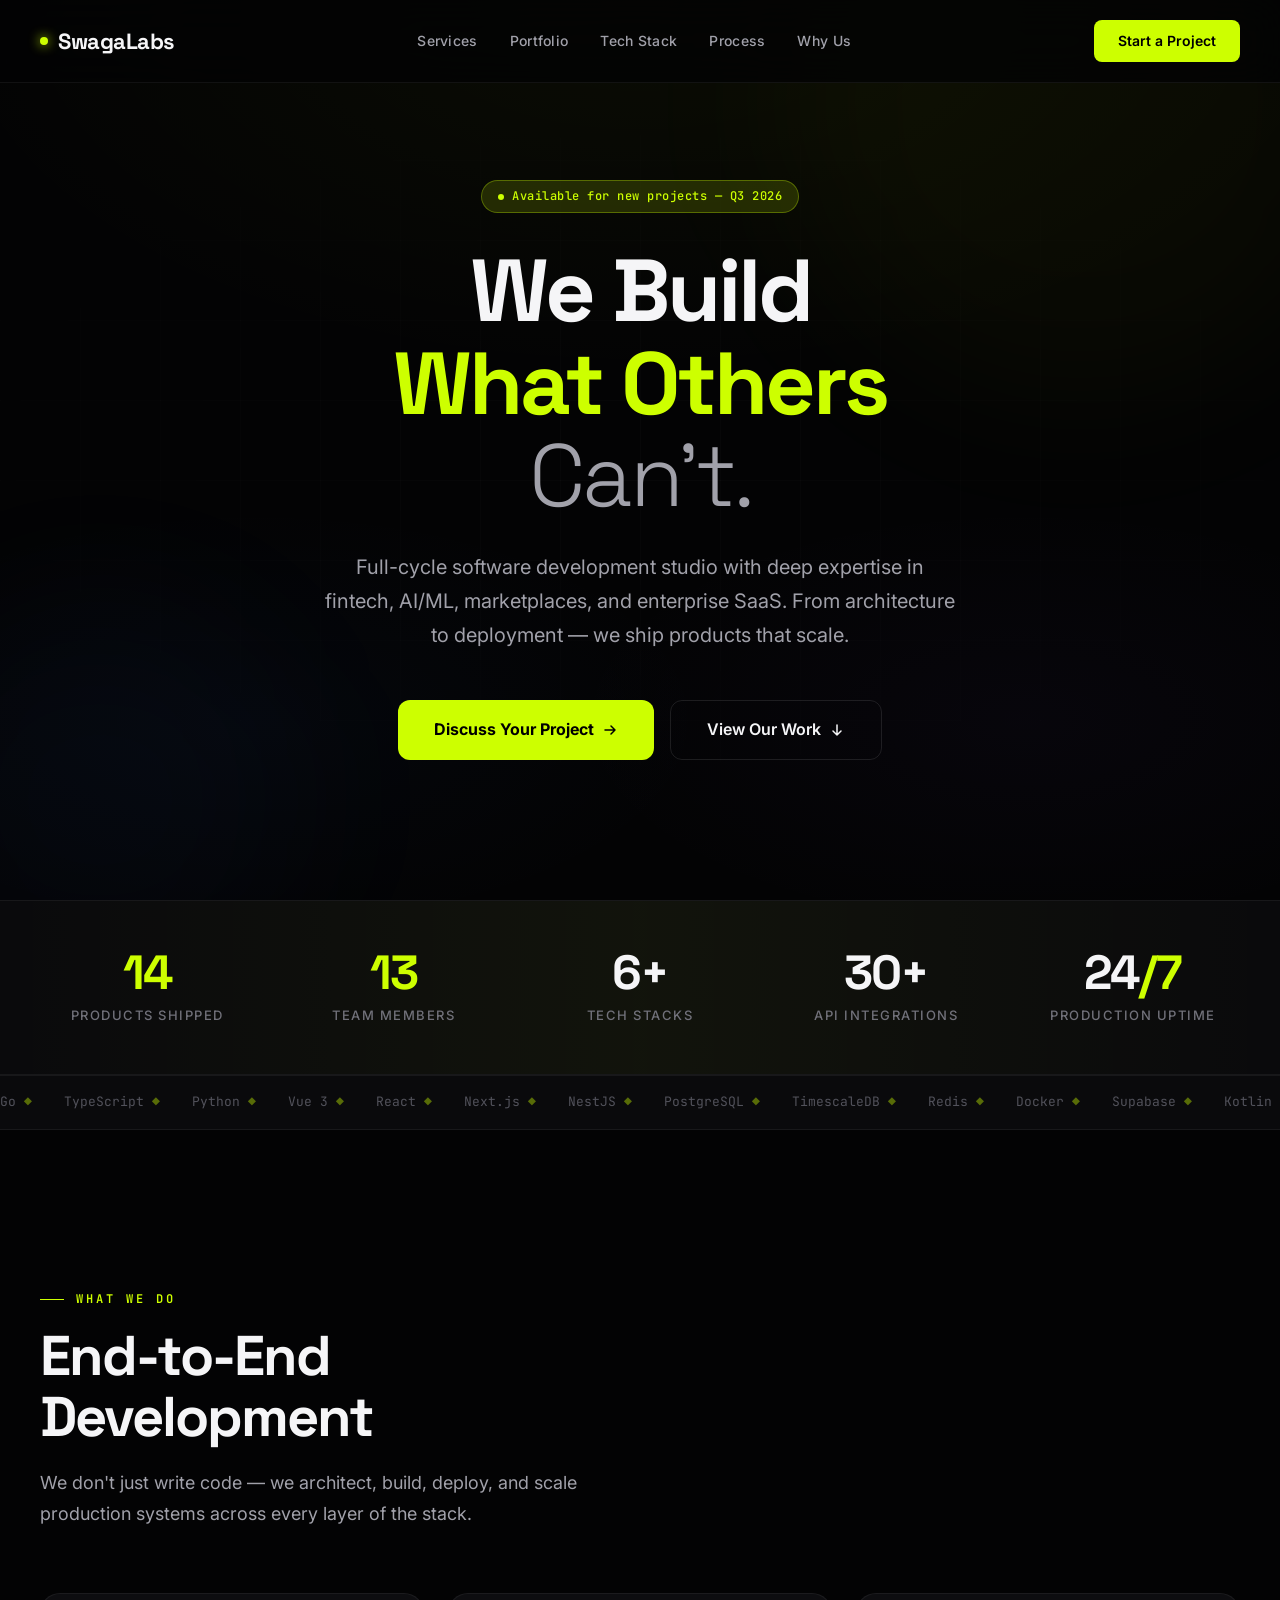
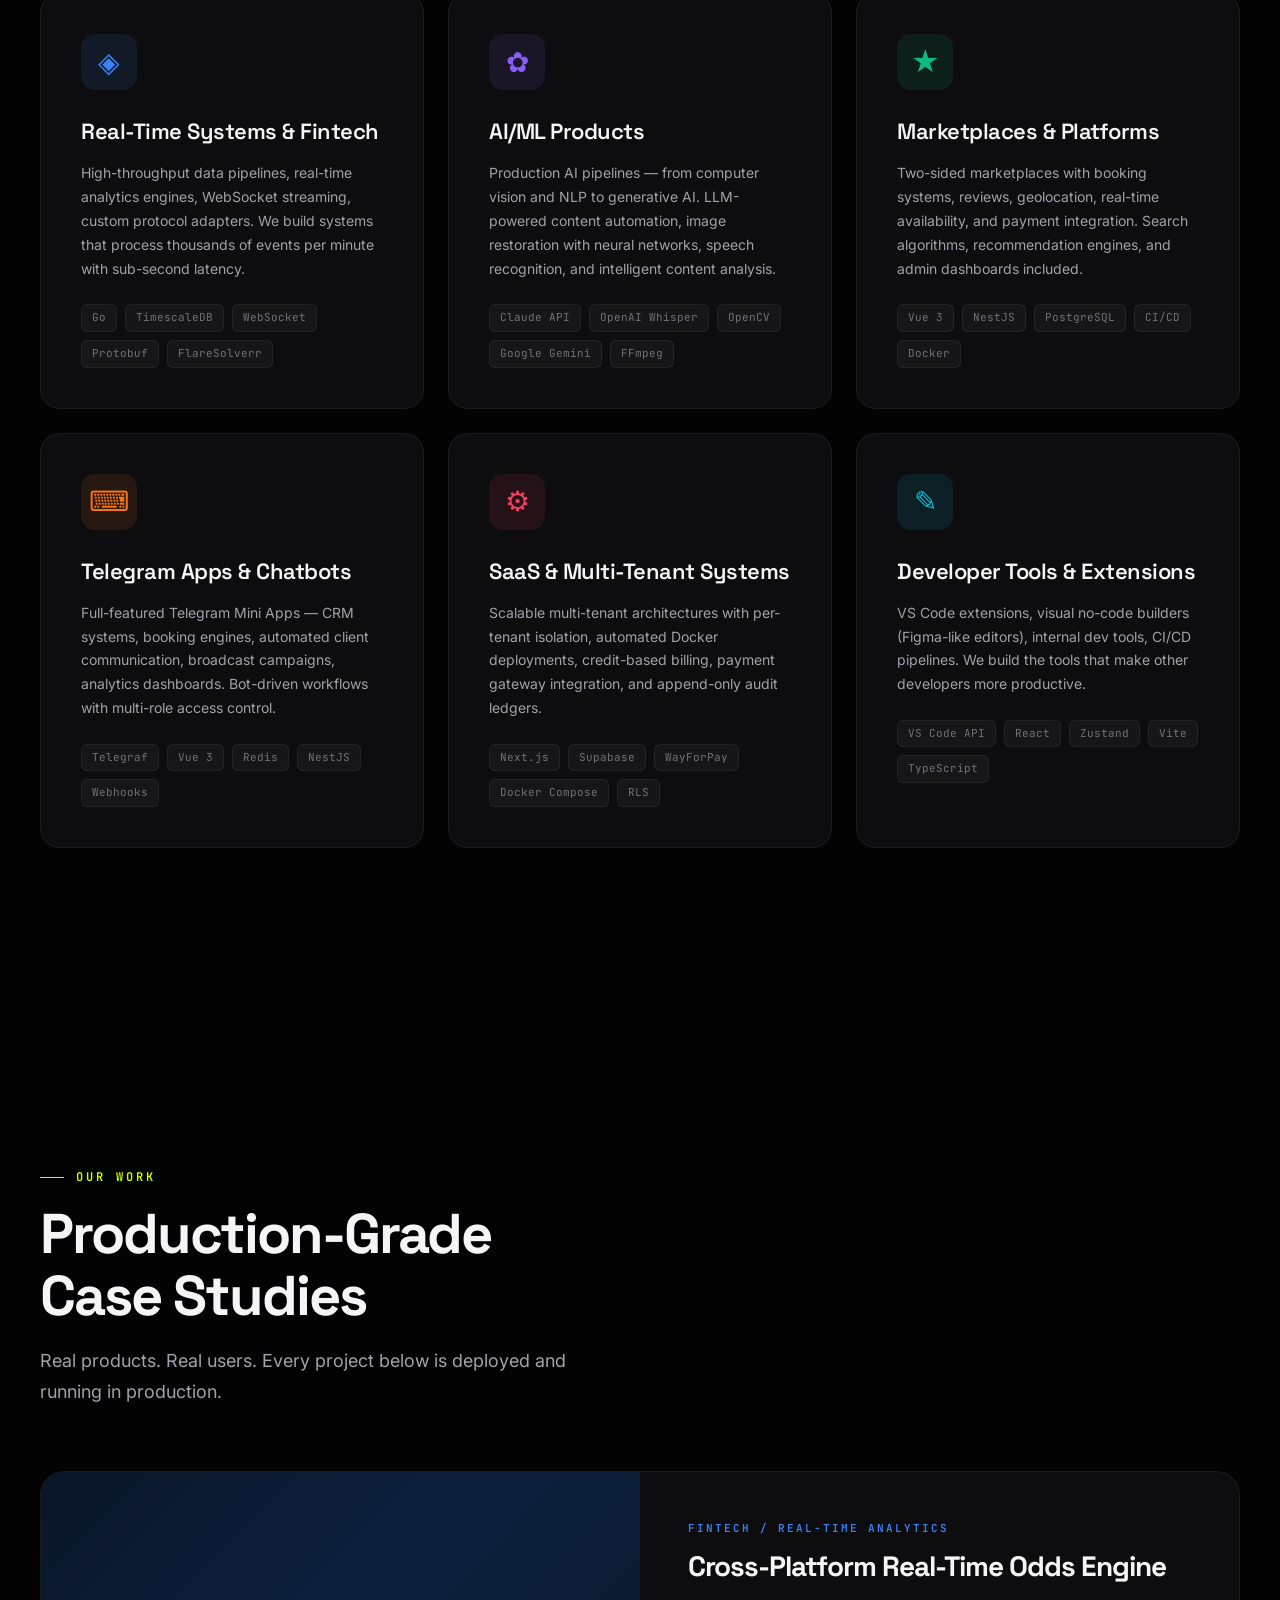
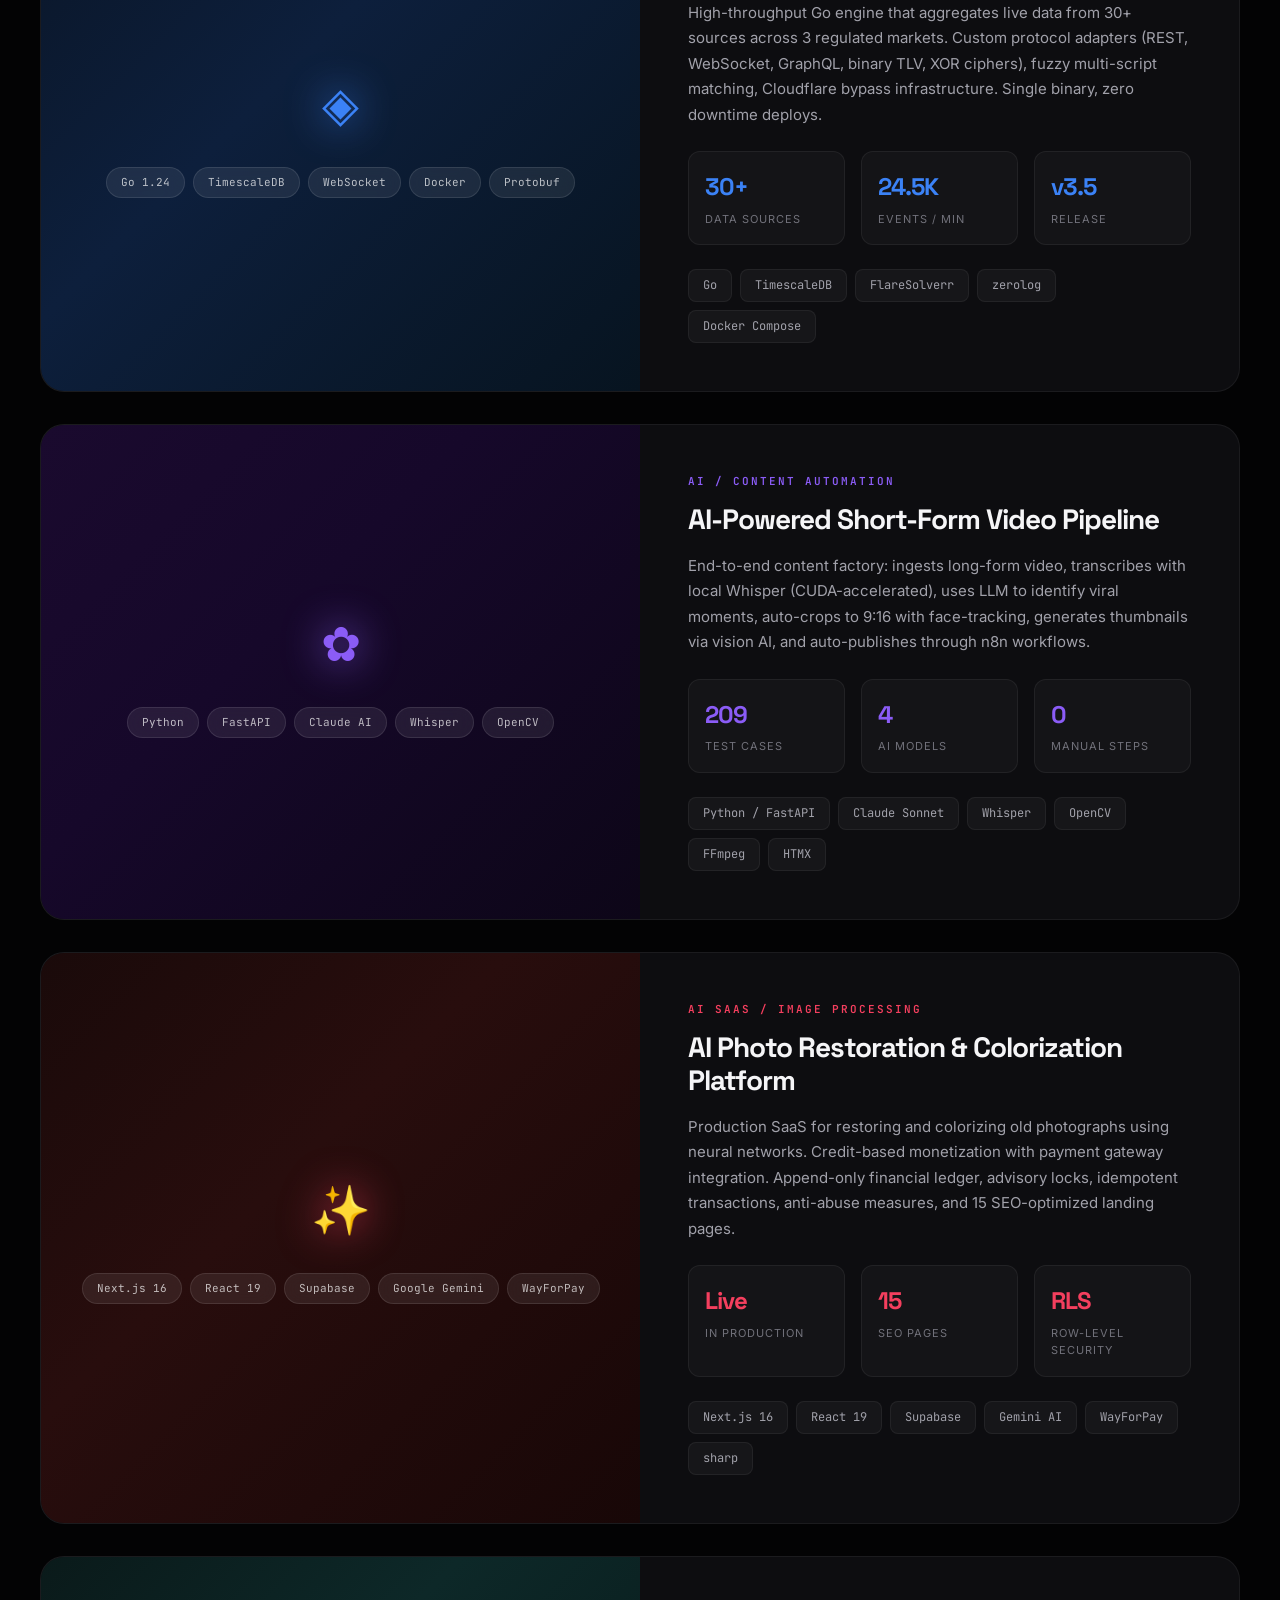
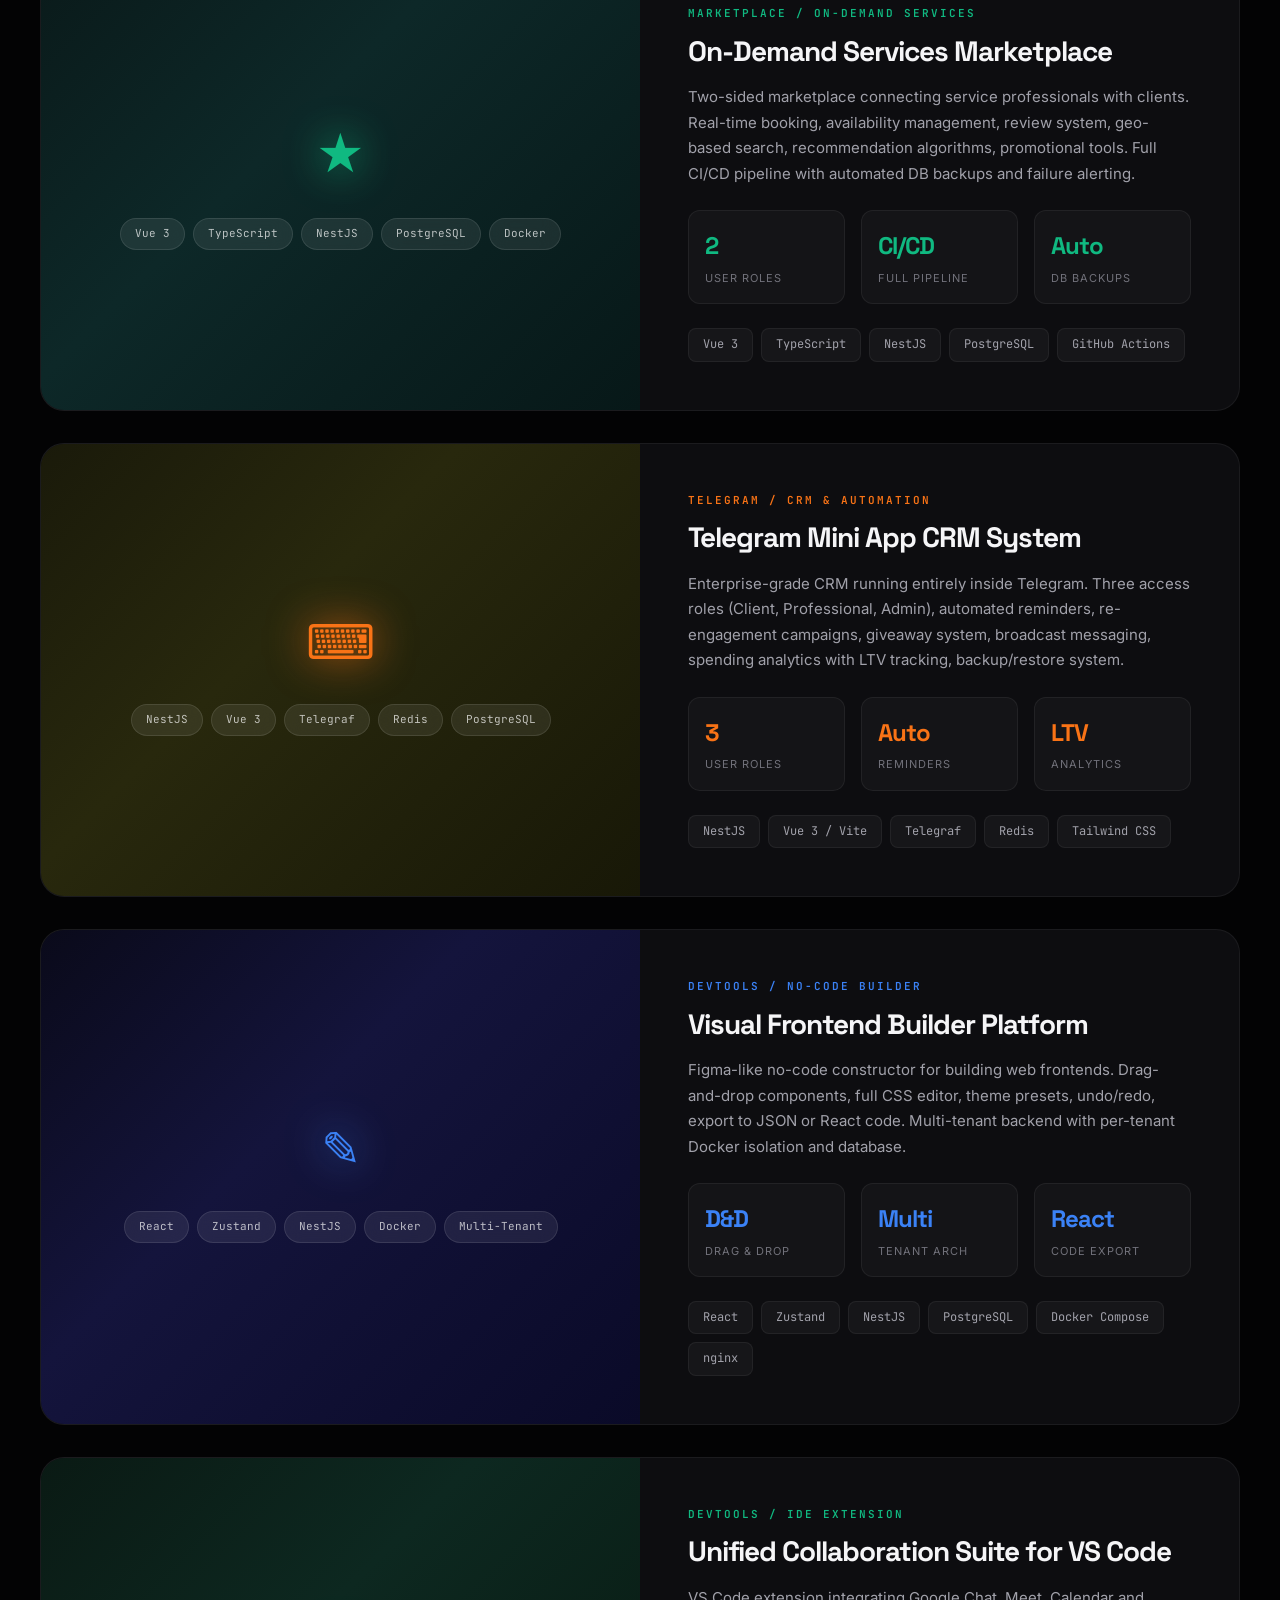
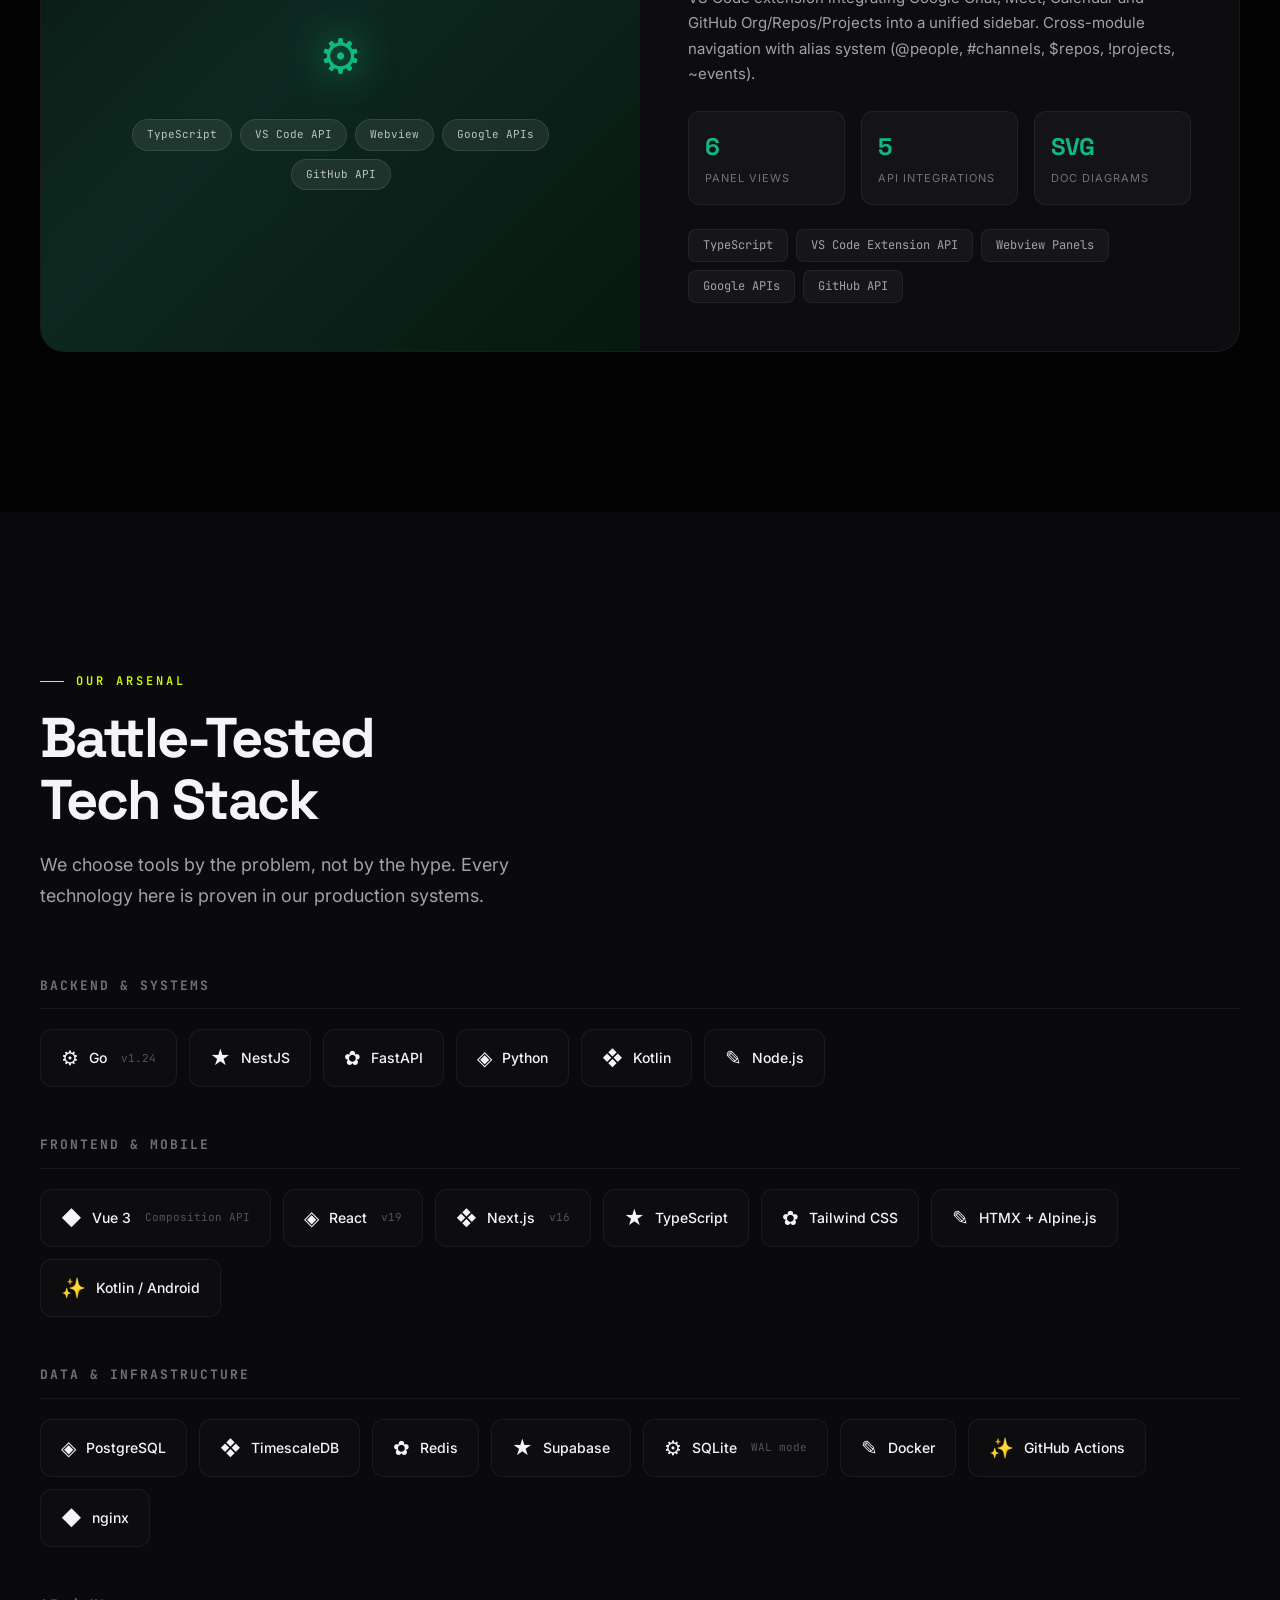
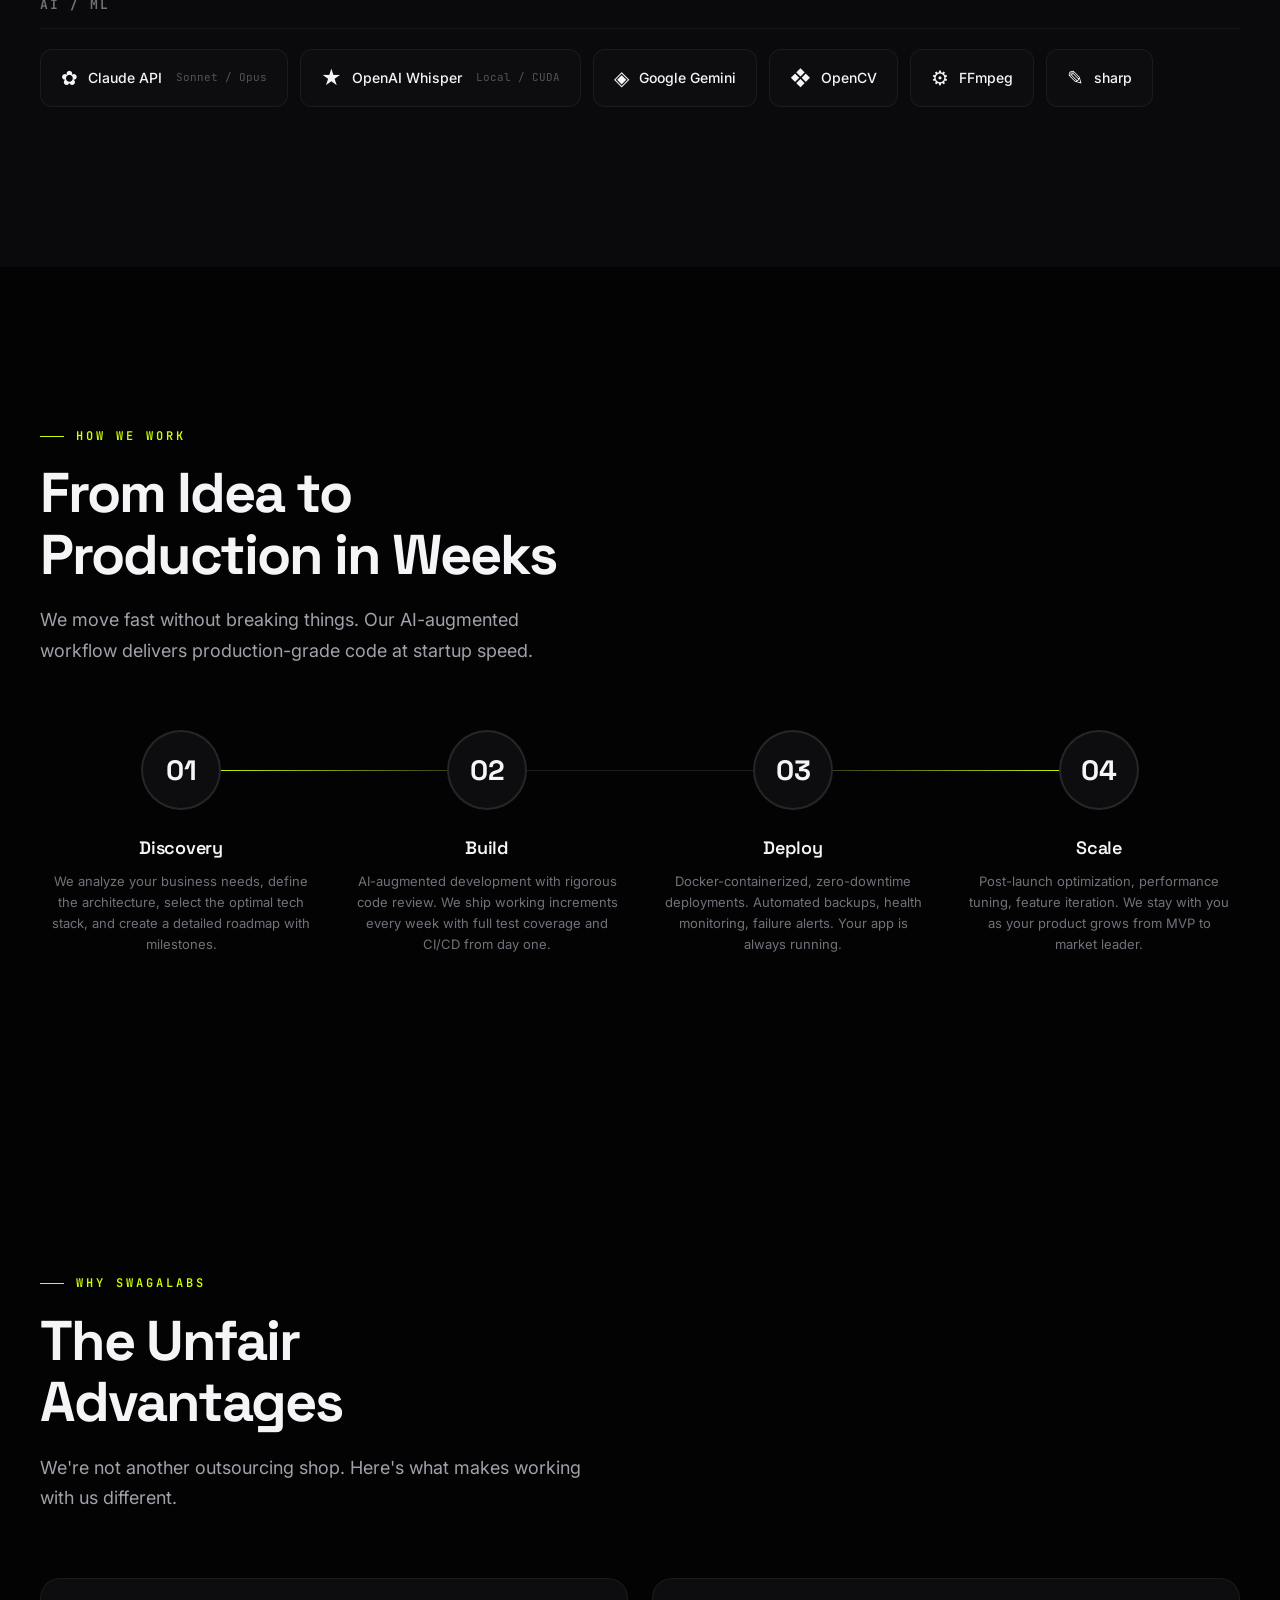
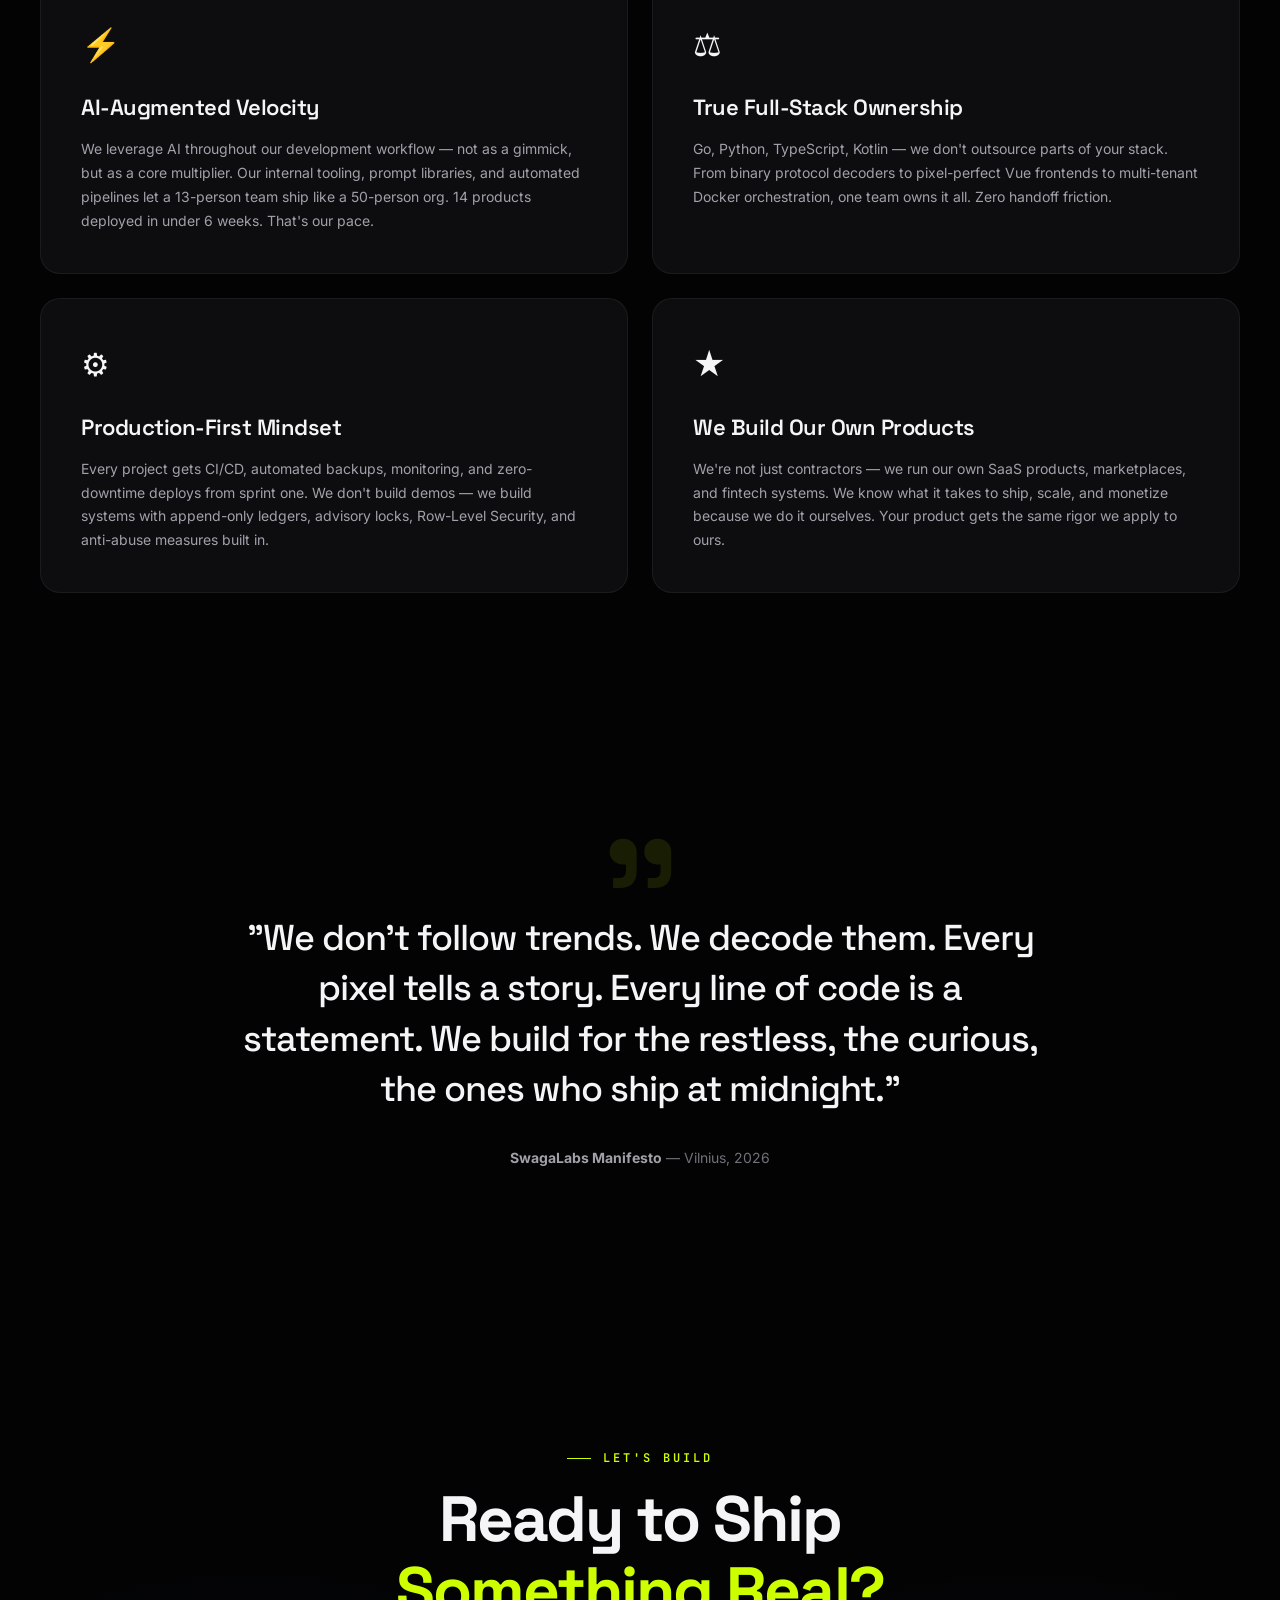
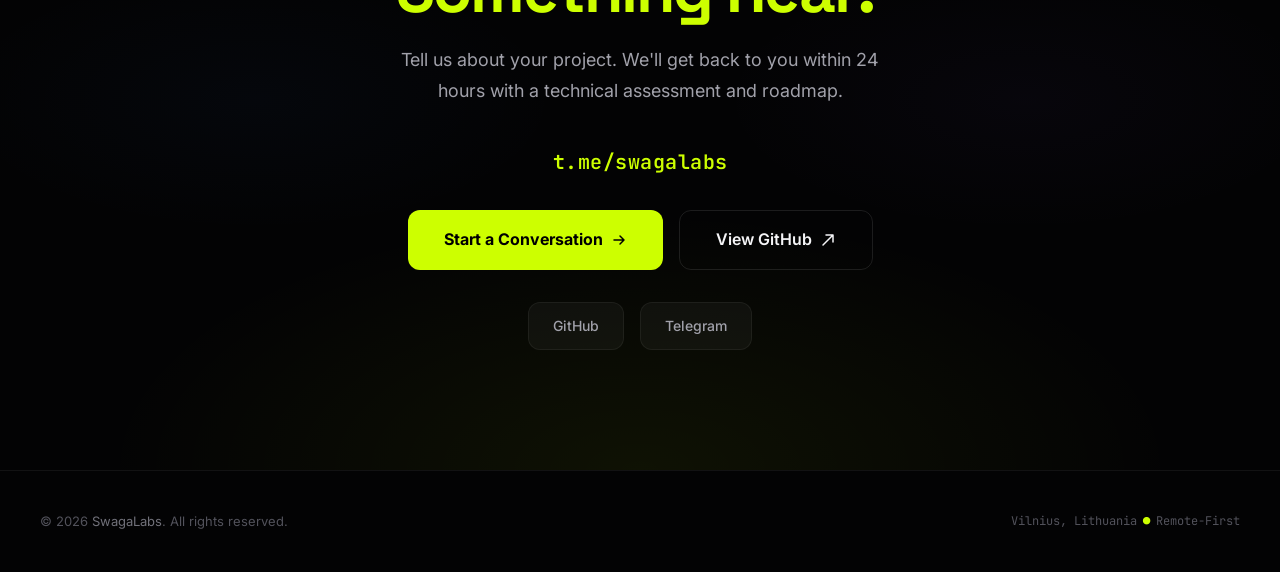
==== commit 3dc4df2b: "Pasha huesos" ====
--- a/portfolio.html
+++ b/portfolio.html
@@ -779,7 +779,7 @@
             <li><a href="#process">Process</a></li>
             <li><a href="#why">Why Us</a></li>
         </ul>
-        <a href="mailto:connect@swagalabs.com" class="nav-cta">Start a Project</a>
+        <a href="https://t.me/swagalabs" class="nav-cta" target="_blank" rel="noopener">Start a Project</a>
         <button class="nav-toggle" id="navToggle" aria-label="Toggle menu">
             <span></span><span></span><span></span>
         </button>
@@ -810,7 +810,7 @@
                 From architecture to deployment — we ship products that scale.
             </p>
             <div class="hero-actions">
-                <a href="mailto:connect@swagalabs.com" class="btn-primary">
+                <a href="https://t.me/swagalabs" class="btn-primary" target="_blank" rel="noopener">
                     Discuss Your Project
                     <svg width="16" height="16" viewBox="0 0 16 16" fill="none"><path d="M3 8h10M9 4l4 4-4 4" stroke="currentColor" stroke-width="1.5" stroke-linecap="round" stroke-linejoin="round"/></svg>
                 </a>
@@ -1646,11 +1646,11 @@
                 Tell us about your project. We'll get back to you
                 within 24 hours with a technical assessment and roadmap.
             </p>
-            <a href="mailto:connect@swagalabs.com" class="cta-email reveal reveal-delay-3">
-                connect@swagalabs.com
+            <a href="https://t.me/swagalabs" class="cta-email reveal reveal-delay-3" target="_blank" rel="noopener">
+                t.me/swagalabs
             </a>
             <div class="hero-actions reveal reveal-delay-3" style="margin-bottom: 32px;">
-                <a href="mailto:connect@swagalabs.com" class="btn-primary">
+                <a href="https://t.me/swagalabs" class="btn-primary" target="_blank" rel="noopener">
                     Start a Conversation
                     <svg width="16" height="16" viewBox="0 0 16 16" fill="none"><path d="M3 8h10M9 4l4 4-4 4" stroke="currentColor" stroke-width="1.5" stroke-linecap="round" stroke-linejoin="round"/></svg>
                 </a>
@@ -1663,8 +1663,8 @@
                 <a href="https://github.com/swagalabs" class="cta-channel" target="_blank" rel="noopener">
                     <span>GitHub</span>
                 </a>
-                <a href="mailto:connect@swagalabs.com" class="cta-channel">
-                    <span>Email</span>
+                <a href="https://t.me/swagalabs" class="cta-channel" target="_blank" rel="noopener">
+                    <span>Telegram</span>
                 </a>
             </div>
         </div>
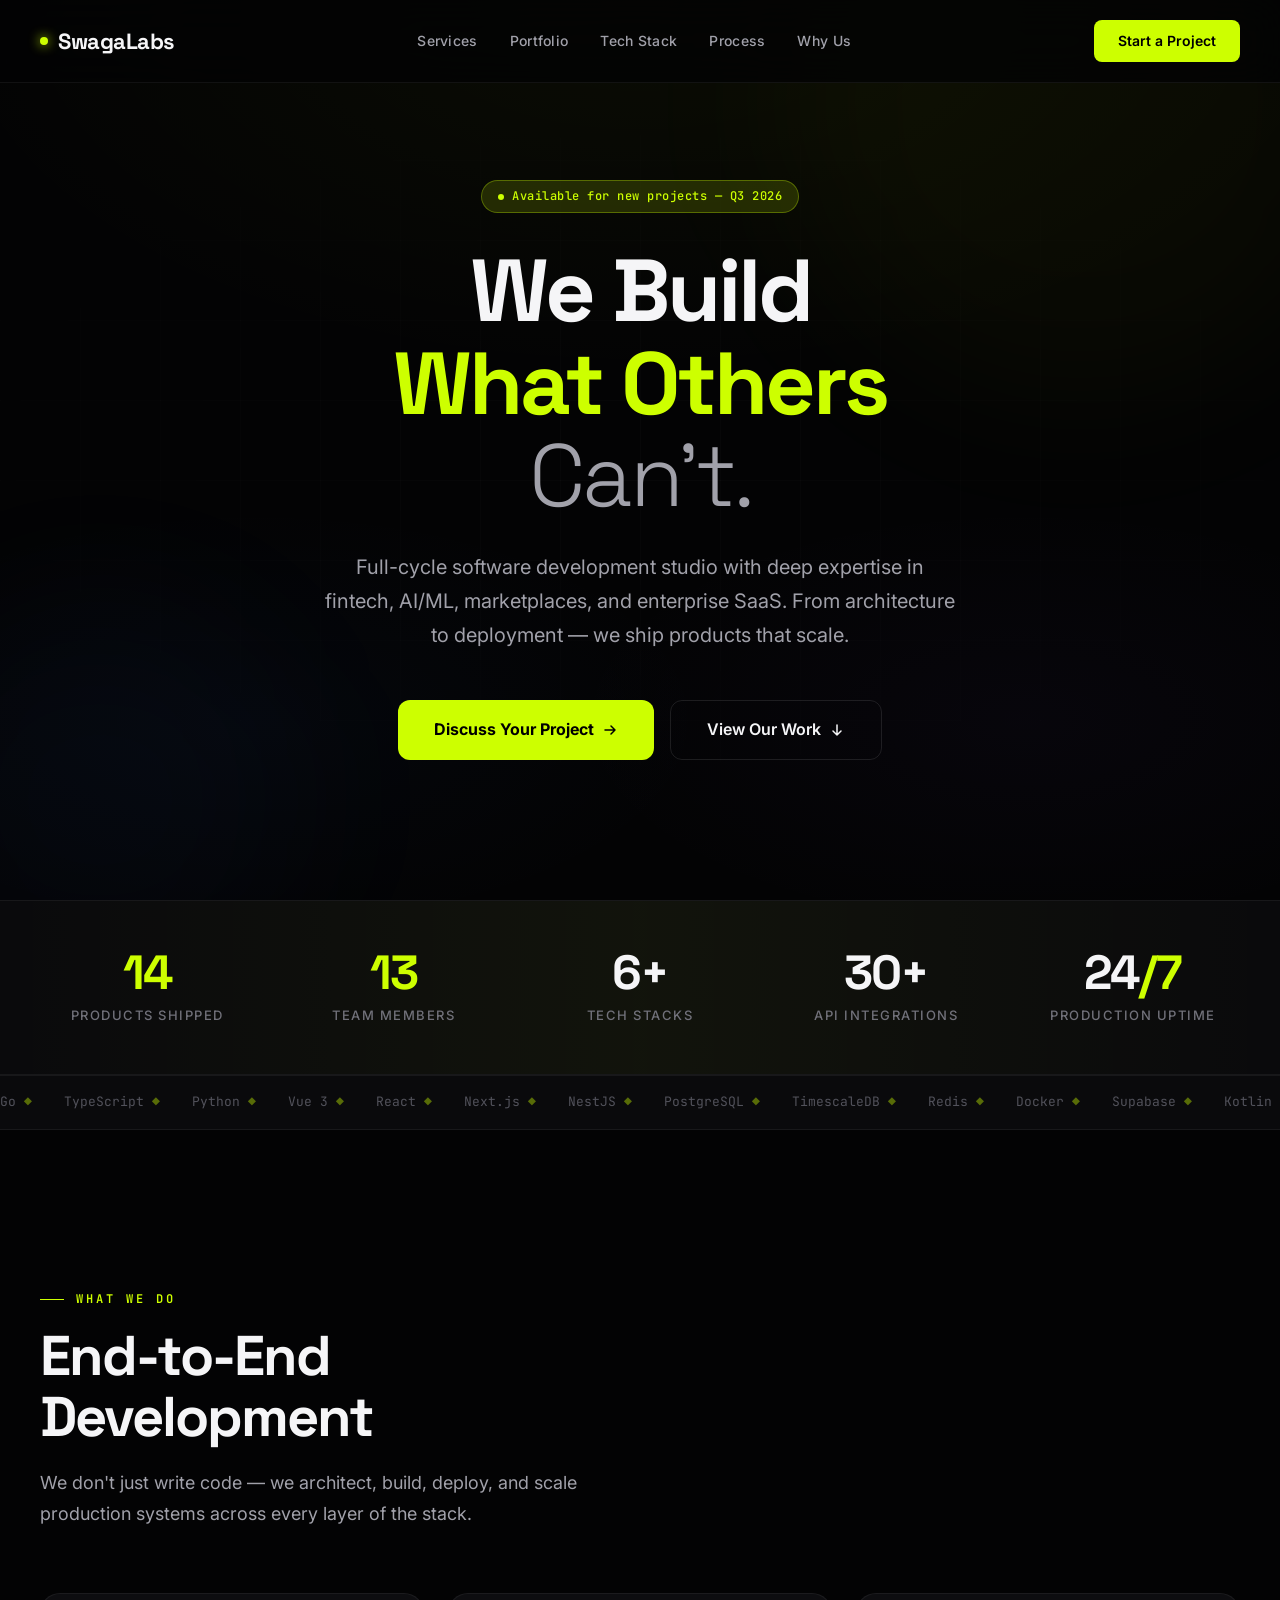
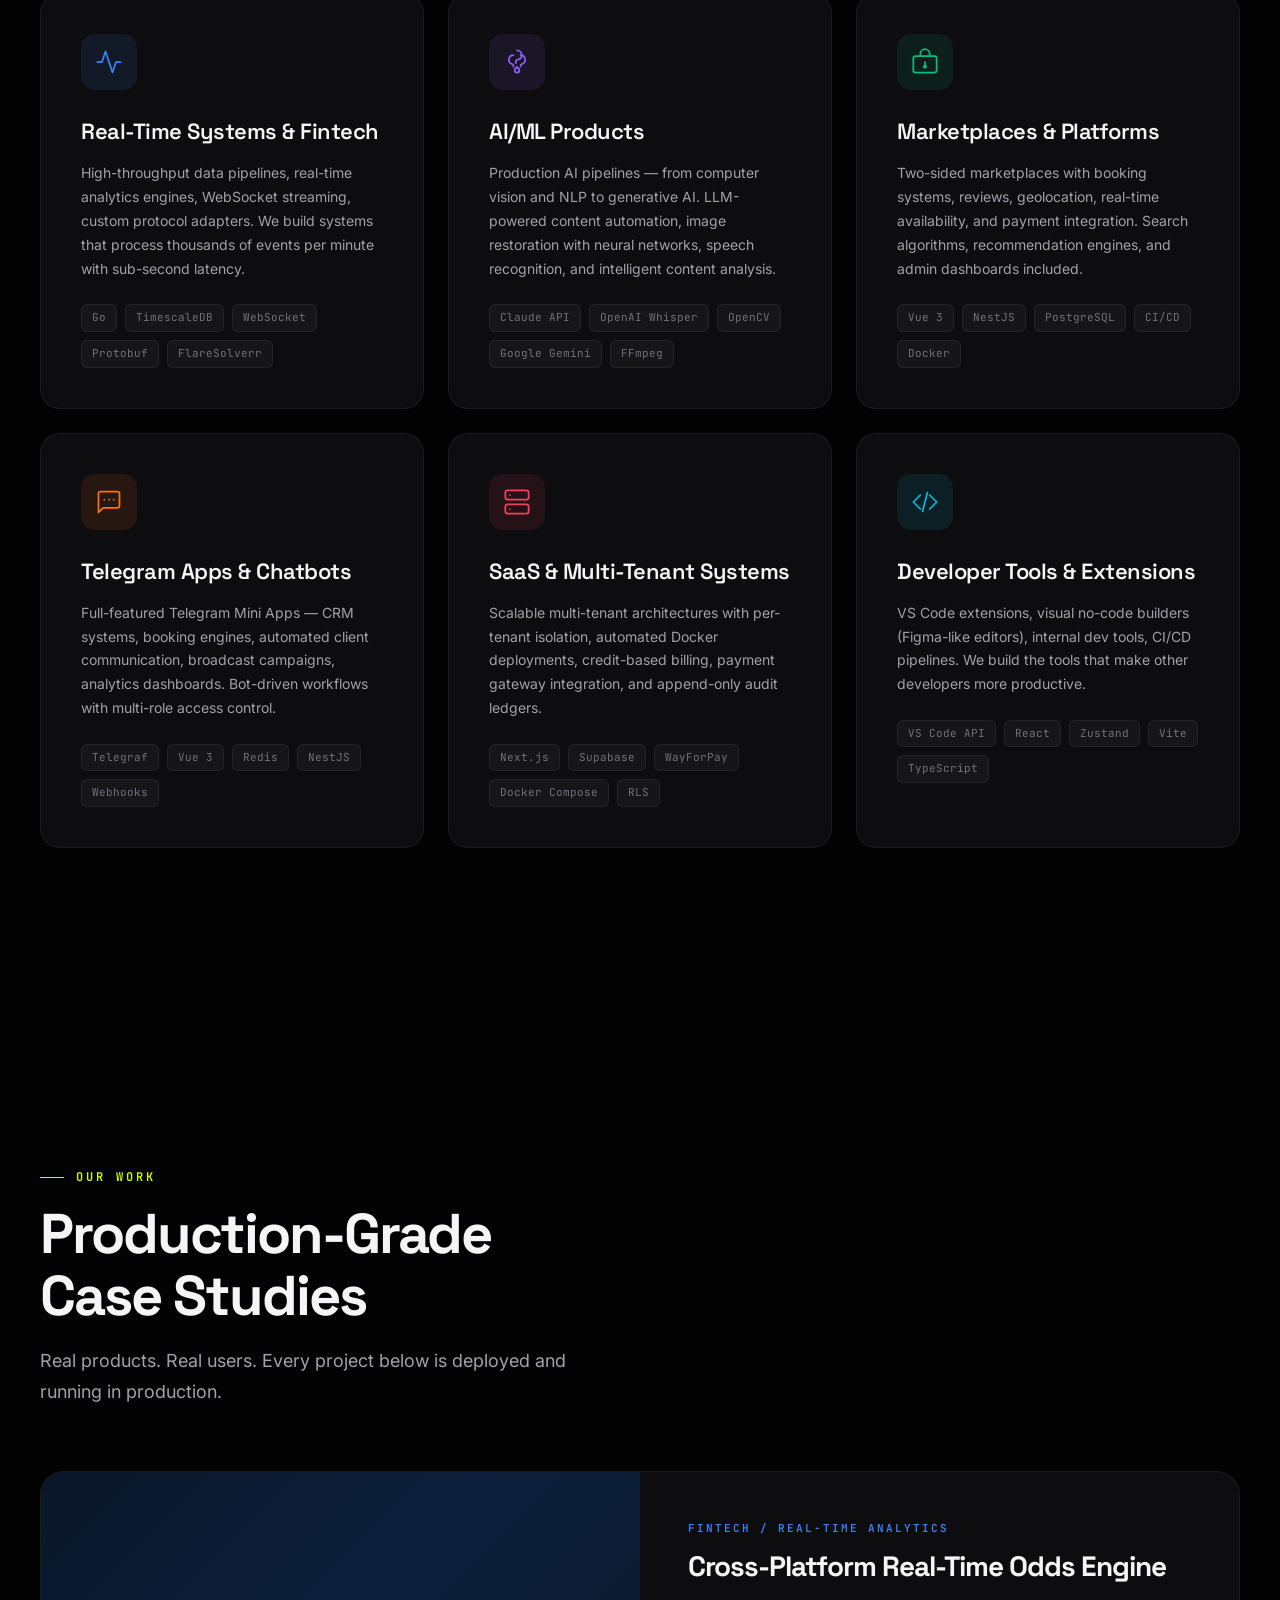
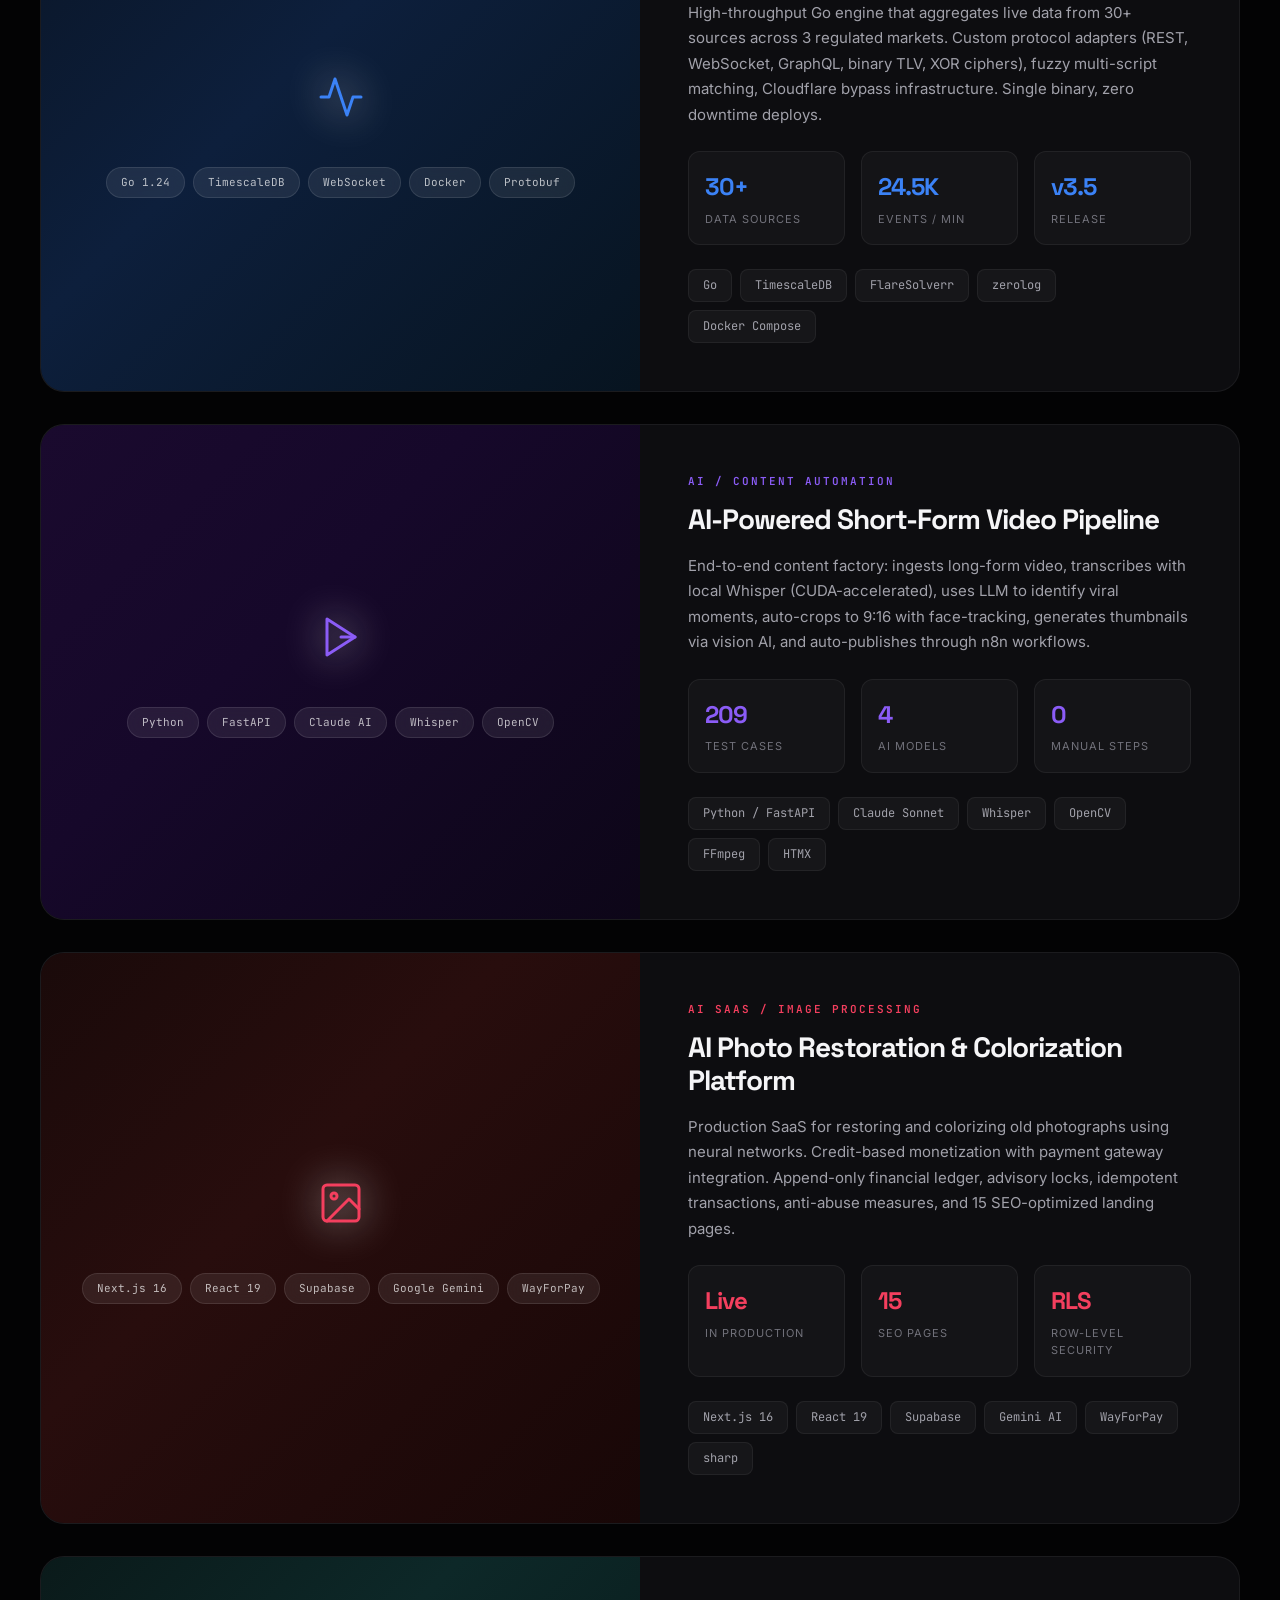
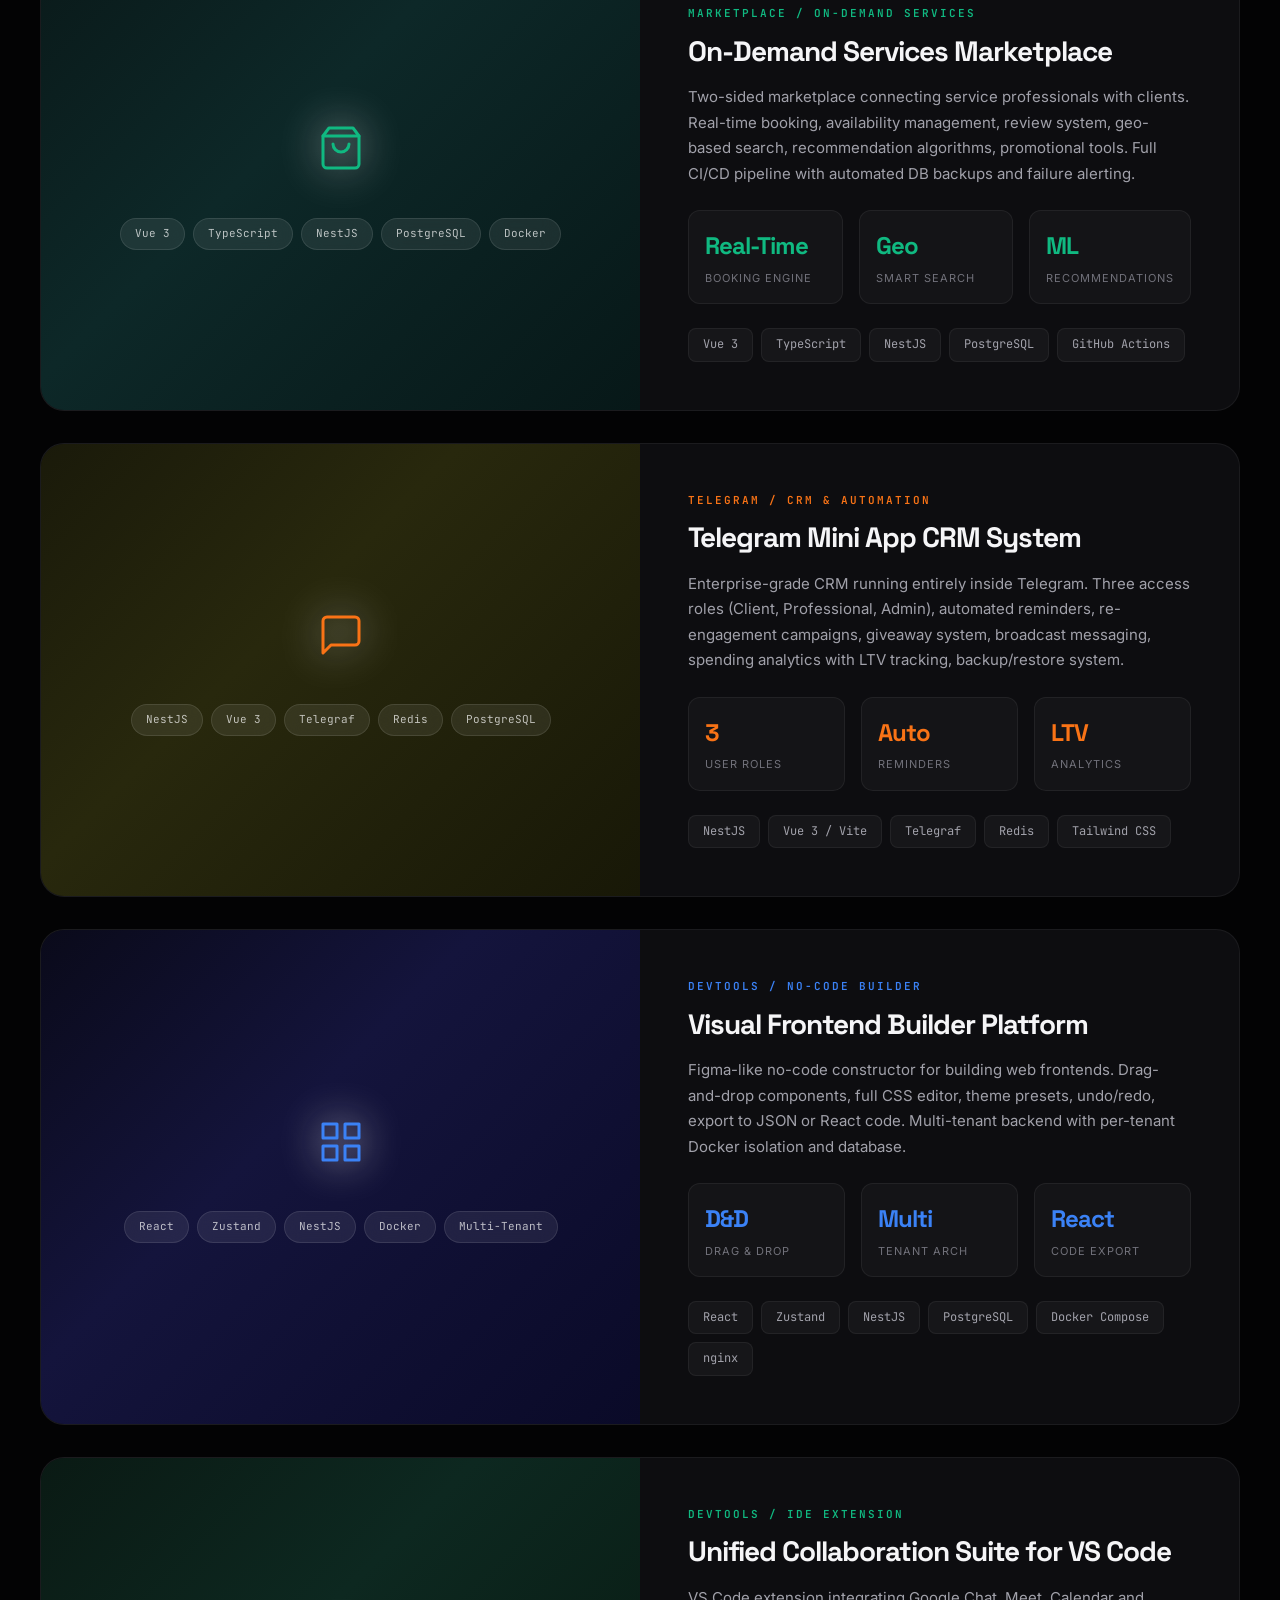
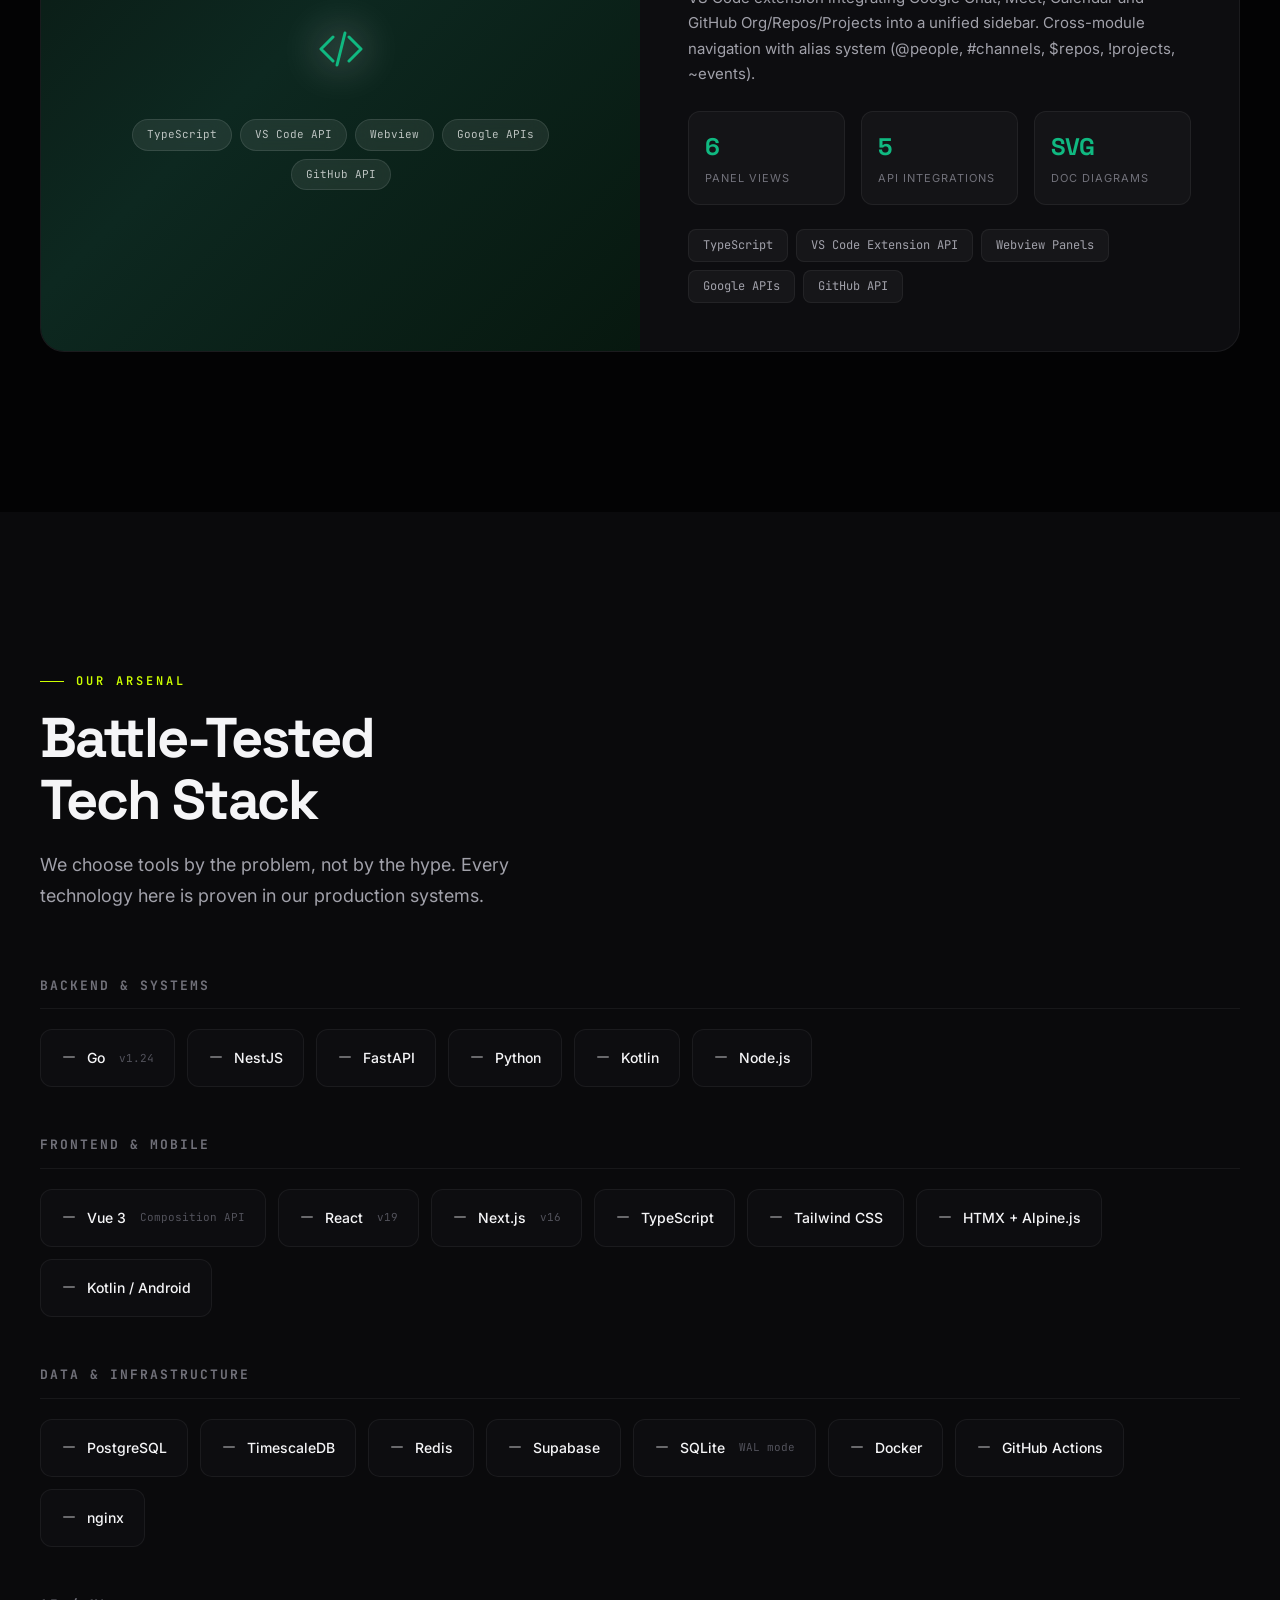
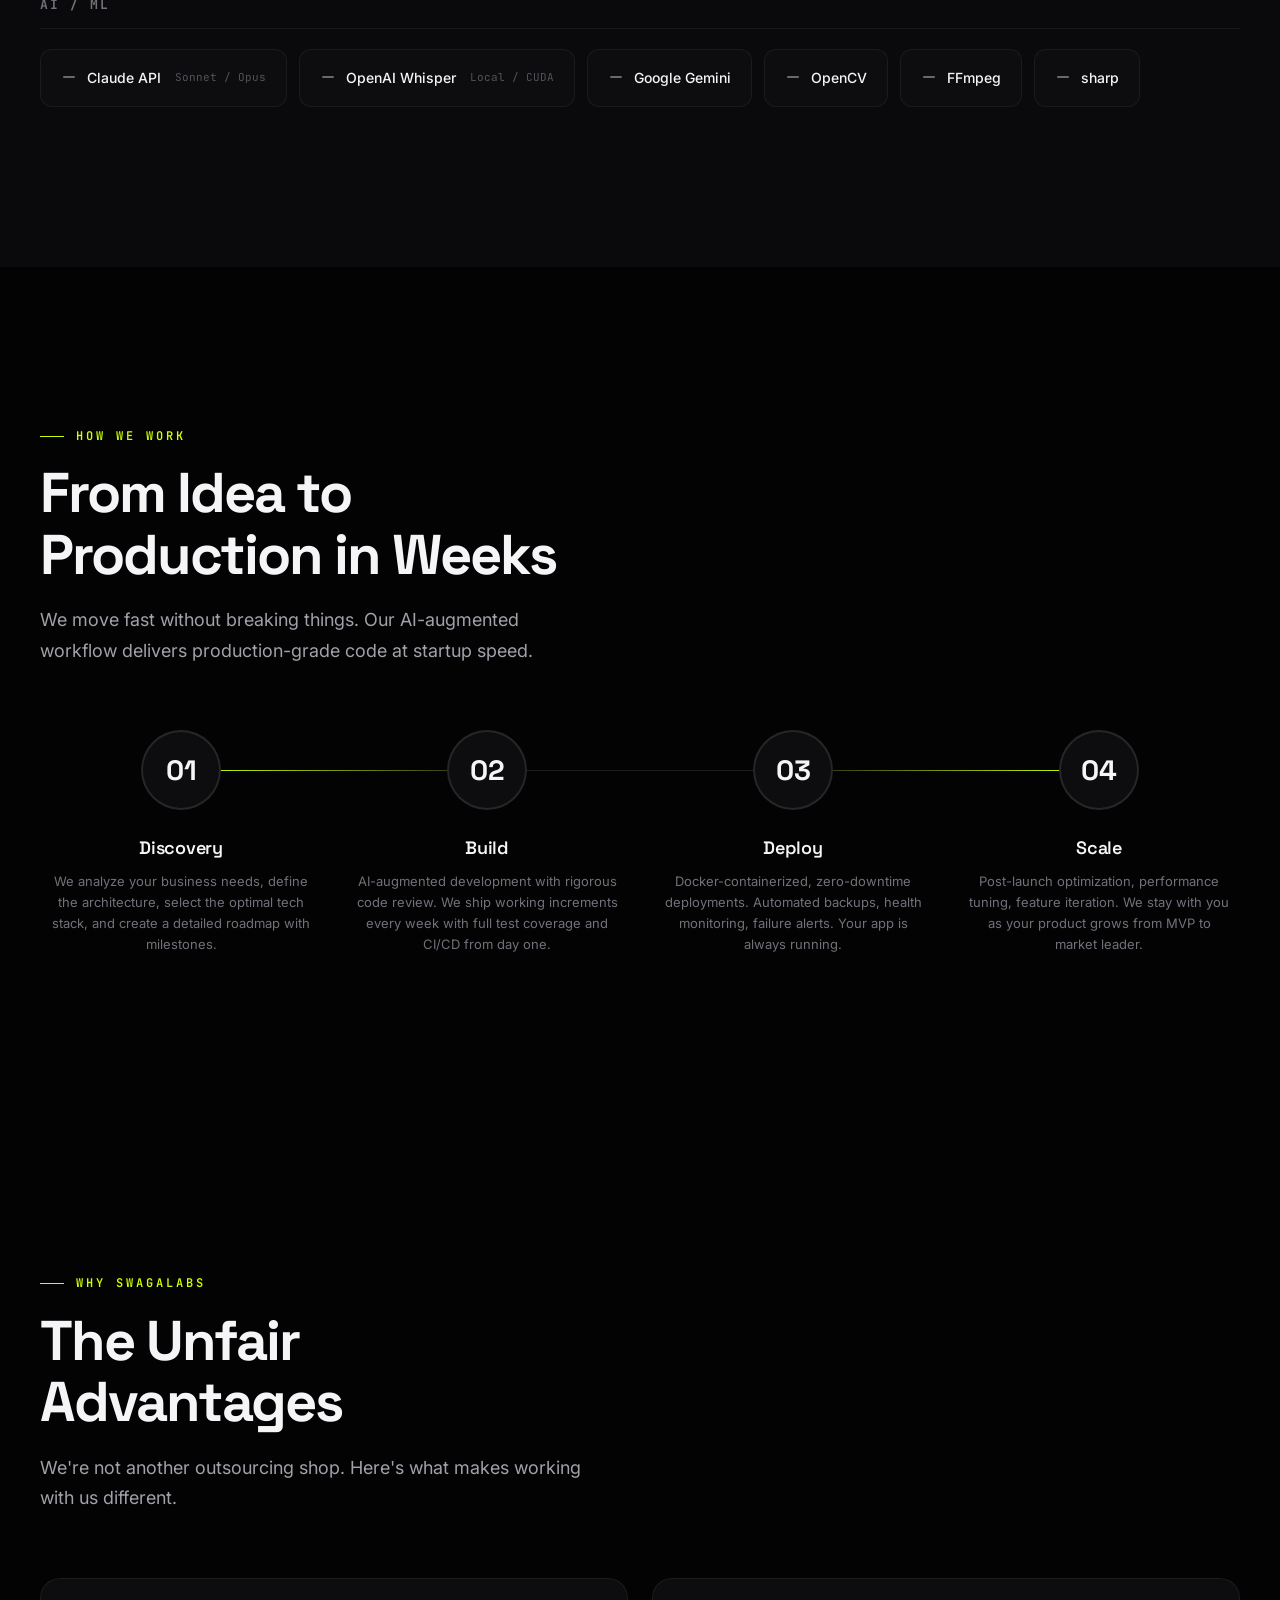
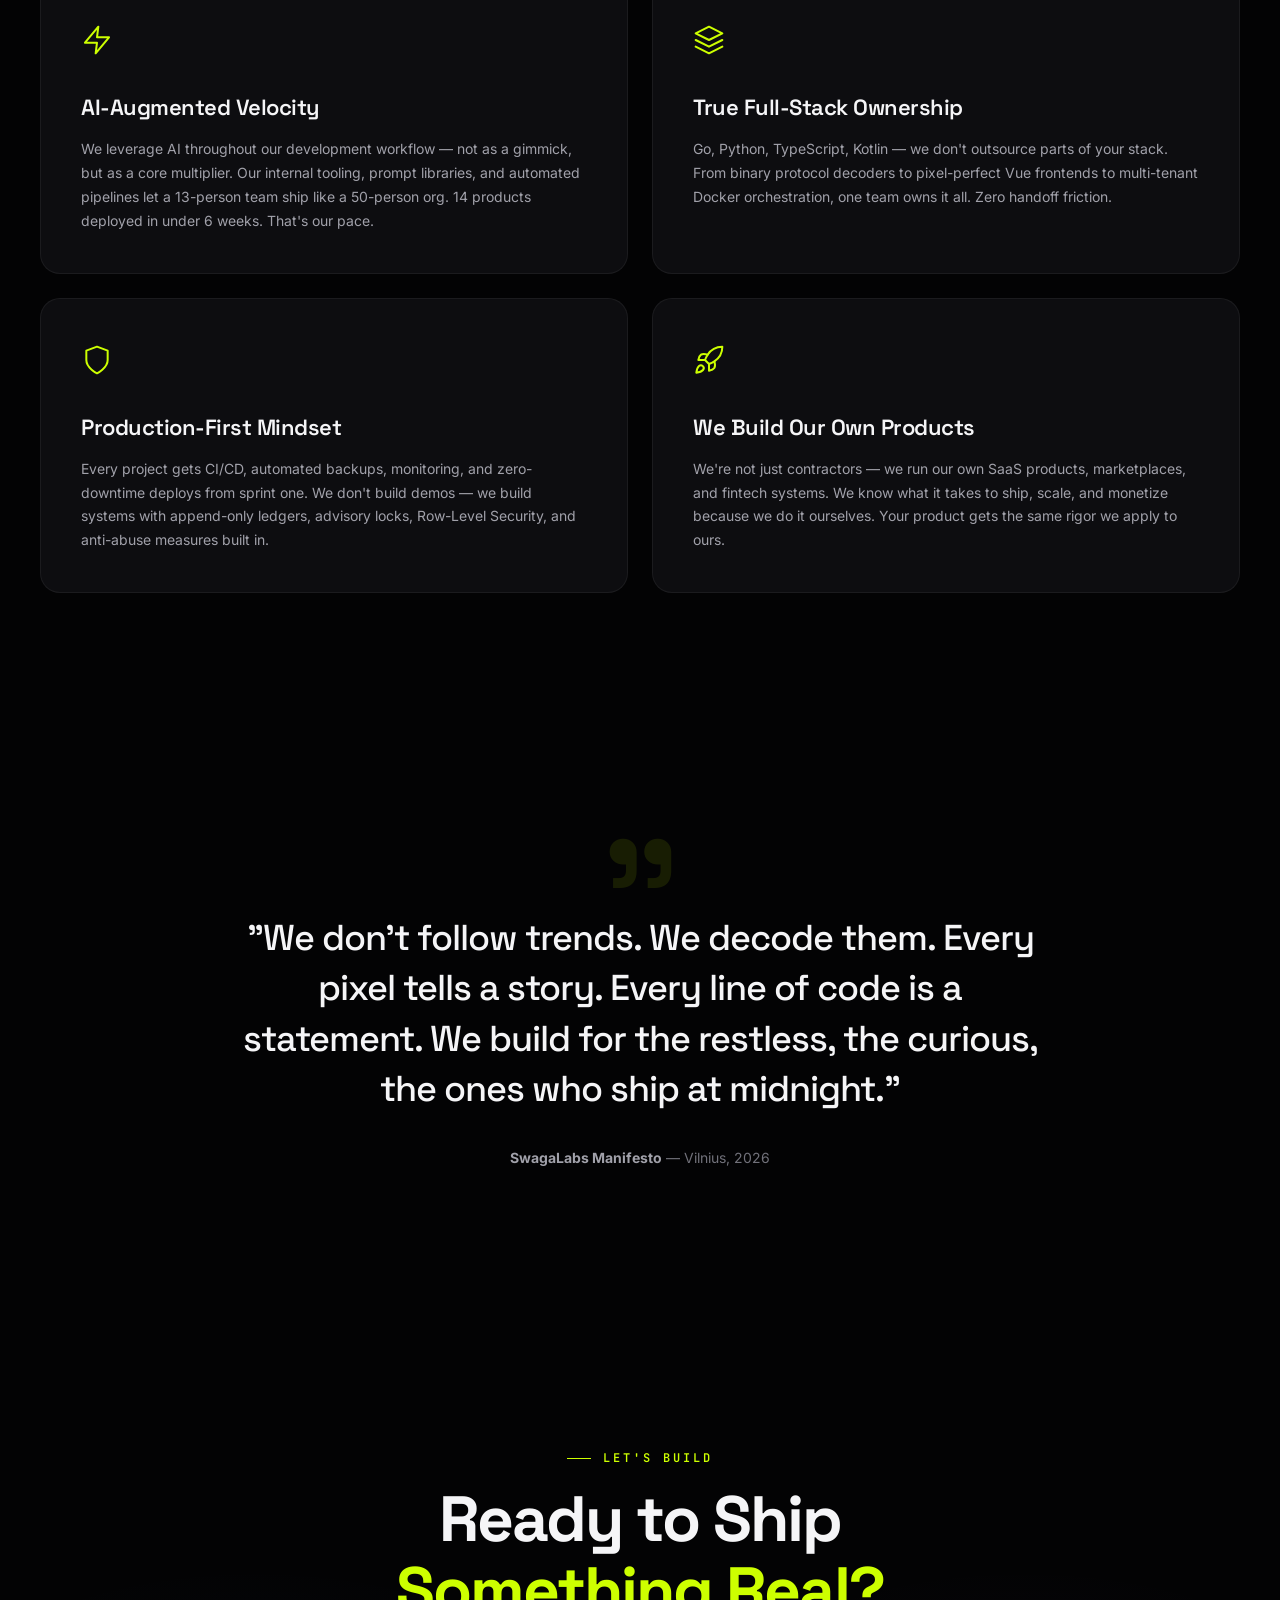
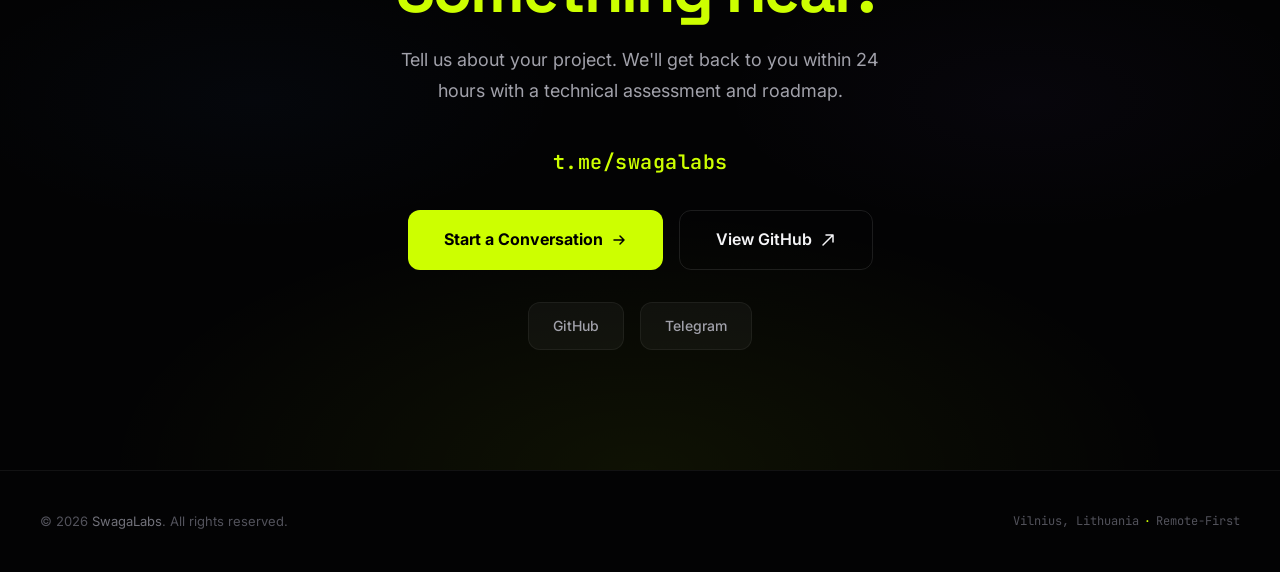
==== commit ce7f3a69: "Calendar fix" ====
--- a/portfolio.html
+++ b/portfolio.html
@@ -911,7 +911,7 @@
         <div class="services-grid">
             <div class="service-card reveal">
                 <div class="service-icon" style="background: rgba(59,130,246,0.1); color: var(--blue);">
-                    <div style="font-size: 28px;">&#9672;</div>
+                    <svg width="28" height="28" viewBox="0 0 24 24" fill="none" stroke="currentColor" stroke-width="1.5" stroke-linecap="round" stroke-linejoin="round"><polyline points="22 12 18 12 15 21 9 3 6 12 2 12"/></svg>
                 </div>
                 <h3>Real-Time Systems & Fintech</h3>
                 <p>
@@ -930,7 +930,7 @@
 
             <div class="service-card reveal reveal-delay-1">
                 <div class="service-icon" style="background: rgba(139,92,246,0.1); color: var(--purple);">
-                    <div style="font-size: 28px;">&#10047;</div>
+                    <svg width="28" height="28" viewBox="0 0 24 24" fill="none" stroke="currentColor" stroke-width="1.5" stroke-linecap="round" stroke-linejoin="round"><path d="M12 2a4 4 0 0 1 4 4c0 1.95-1.4 3.57-3.25 3.93A2 2 0 0 0 11 12v1"/><path d="M9 6a4 4 0 0 0-1.54 7.69A2 2 0 0 1 9 15.62V16"/><path d="M15 6a4 4 0 0 1 1.54 7.69A2 2 0 0 0 15 15.62V16"/><circle cx="12" cy="19" r="2"/><path d="M12 17v-1"/></svg>
                 </div>
                 <h3>AI/ML Products</h3>
                 <p>
@@ -949,7 +949,7 @@
 
             <div class="service-card reveal reveal-delay-2">
                 <div class="service-icon" style="background: rgba(16,185,129,0.1); color: var(--emerald);">
-                    <div style="font-size: 28px;">&#9733;</div>
+                    <svg width="28" height="28" viewBox="0 0 24 24" fill="none" stroke="currentColor" stroke-width="1.5" stroke-linecap="round" stroke-linejoin="round"><rect x="2" y="7" width="20" height="14" rx="2"/><path d="M16 7V5a4 4 0 0 0-8 0v2"/><path d="M12 12v3"/><circle cx="12" cy="16" r="1"/></svg>
                 </div>
                 <h3>Marketplaces & Platforms</h3>
                 <p>
@@ -968,7 +968,7 @@
 
             <div class="service-card reveal reveal-delay-3">
                 <div class="service-icon" style="background: rgba(249,115,22,0.1); color: var(--orange);">
-                    <div style="font-size: 28px;">&#9000;</div>
+                    <svg width="28" height="28" viewBox="0 0 24 24" fill="none" stroke="currentColor" stroke-width="1.5" stroke-linecap="round" stroke-linejoin="round"><path d="M21 15a2 2 0 0 1-2 2H7l-4 4V5a2 2 0 0 1 2-2h14a2 2 0 0 1 2 2z"/><path d="M8 10h.01"/><path d="M12 10h.01"/><path d="M16 10h.01"/></svg>
                 </div>
                 <h3>Telegram Apps & Chatbots</h3>
                 <p>
@@ -987,7 +987,7 @@
 
             <div class="service-card reveal reveal-delay-4">
                 <div class="service-icon" style="background: rgba(244,63,94,0.1); color: var(--rose);">
-                    <div style="font-size: 28px;">&#9881;</div>
+                    <svg width="28" height="28" viewBox="0 0 24 24" fill="none" stroke="currentColor" stroke-width="1.5" stroke-linecap="round" stroke-linejoin="round"><rect x="2" y="2" width="20" height="8" rx="2"/><rect x="2" y="14" width="20" height="8" rx="2"/><path d="M6 6h.01"/><path d="M6 18h.01"/></svg>
                 </div>
                 <h3>SaaS & Multi-Tenant Systems</h3>
                 <p>
@@ -1006,7 +1006,7 @@
 
             <div class="service-card reveal reveal-delay-5">
                 <div class="service-icon" style="background: rgba(6,182,212,0.1); color: var(--cyan);">
-                    <div style="font-size: 28px;">&#9998;</div>
+                    <svg width="28" height="28" viewBox="0 0 24 24" fill="none" stroke="currentColor" stroke-width="1.5" stroke-linecap="round" stroke-linejoin="round"><polyline points="16 18 22 12 16 6"/><polyline points="8 6 2 12 8 18"/><line x1="14" y1="4" x2="10" y2="20"/></svg>
                 </div>
                 <h3>Developer Tools & Extensions</h3>
                 <p>
@@ -1041,7 +1041,7 @@
             <div class="case-card reveal">
                 <div class="case-visual case-gradient-1">
                     <div class="case-visual-inner">
-                        <div class="case-icon" style="color: var(--blue);">&#9672;</div>
+                        <div class="case-icon"><svg width="48" height="48" viewBox="0 0 24 24" fill="none" stroke="var(--blue)" stroke-width="1.5" stroke-linecap="round" stroke-linejoin="round"><polyline points="22 12 18 12 15 21 9 3 6 12 2 12"/></svg></div>
                         <div class="case-tech-visual">
                             <span class="tech-pill">Go 1.24</span>
                             <span class="tech-pill">TimescaleDB</span>
@@ -1088,7 +1088,7 @@
             <div class="case-card reveal">
                 <div class="case-visual case-gradient-2">
                     <div class="case-visual-inner">
-                        <div class="case-icon" style="color: var(--purple);">&#10047;</div>
+                        <div class="case-icon"><svg width="48" height="48" viewBox="0 0 24 24" fill="none" stroke="var(--purple)" stroke-width="1.5" stroke-linecap="round" stroke-linejoin="round"><polygon points="5 3 19 12 5 21 5 3"/><line x1="12" y1="12" x2="19" y2="12"/></svg></div>
                         <div class="case-tech-visual">
                             <span class="tech-pill">Python</span>
                             <span class="tech-pill">FastAPI</span>
@@ -1136,7 +1136,7 @@
             <div class="case-card reveal">
                 <div class="case-visual case-gradient-5">
                     <div class="case-visual-inner">
-                        <div class="case-icon" style="color: var(--rose);">&#10024;</div>
+                        <div class="case-icon"><svg width="48" height="48" viewBox="0 0 24 24" fill="none" stroke="var(--rose)" stroke-width="1.5" stroke-linecap="round" stroke-linejoin="round"><rect x="3" y="3" width="18" height="18" rx="2"/><circle cx="8.5" cy="8.5" r="1.5"/><path d="M21 15l-5-5L5 21"/></svg></div>
                         <div class="case-tech-visual">
                             <span class="tech-pill">Next.js 16</span>
                             <span class="tech-pill">React 19</span>
@@ -1184,7 +1184,7 @@
             <div class="case-card reveal">
                 <div class="case-visual case-gradient-3">
                     <div class="case-visual-inner">
-                        <div class="case-icon" style="color: var(--emerald);">&#9733;</div>
+                        <div class="case-icon"><svg width="48" height="48" viewBox="0 0 24 24" fill="none" stroke="var(--emerald)" stroke-width="1.5" stroke-linecap="round" stroke-linejoin="round"><path d="M6 2L3 6v14a2 2 0 0 0 2 2h14a2 2 0 0 0 2-2V6l-3-4z"/><line x1="3" y1="6" x2="21" y2="6"/><path d="M16 10a4 4 0 0 1-8 0"/></svg></div>
                         <div class="case-tech-visual">
                             <span class="tech-pill">Vue 3</span>
                             <span class="tech-pill">TypeScript</span>
@@ -1205,16 +1205,16 @@
                     </p>
                     <div class="case-metrics">
                         <div class="case-metric">
-                            <div class="case-metric-value" style="color: var(--emerald);">2</div>
-                            <div class="case-metric-label">User Roles</div>
-                        </div>
-                        <div class="case-metric">
-                            <div class="case-metric-value" style="color: var(--emerald);">CI/CD</div>
-                            <div class="case-metric-label">Full Pipeline</div>
-                        </div>
-                        <div class="case-metric">
-                            <div class="case-metric-value" style="color: var(--emerald);">Auto</div>
-                            <div class="case-metric-label">DB Backups</div>
+                            <div class="case-metric-value" style="color: var(--emerald);">Real-Time</div>
+                            <div class="case-metric-label">Booking Engine</div>
+                        </div>
+                        <div class="case-metric">
+                            <div class="case-metric-value" style="color: var(--emerald);">Geo</div>
+                            <div class="case-metric-label">Smart Search</div>
+                        </div>
+                        <div class="case-metric">
+                            <div class="case-metric-value" style="color: var(--emerald);">ML</div>
+                            <div class="case-metric-label">Recommendations</div>
                         </div>
                     </div>
                     <div class="case-stack">
@@ -1231,7 +1231,7 @@
             <div class="case-card reveal">
                 <div class="case-visual case-gradient-4">
                     <div class="case-visual-inner">
-                        <div class="case-icon" style="color: var(--orange);">&#9000;</div>
+                        <div class="case-icon"><svg width="48" height="48" viewBox="0 0 24 24" fill="none" stroke="var(--orange)" stroke-width="1.5" stroke-linecap="round" stroke-linejoin="round"><path d="M21 15a2 2 0 0 1-2 2H7l-4 4V5a2 2 0 0 1 2-2h14a2 2 0 0 1 2 2z"/></svg></div>
                         <div class="case-tech-visual">
                             <span class="tech-pill">NestJS</span>
                             <span class="tech-pill">Vue 3</span>
@@ -1278,7 +1278,7 @@
             <div class="case-card reveal">
                 <div class="case-visual case-gradient-6">
                     <div class="case-visual-inner">
-                        <div class="case-icon" style="color: var(--blue);">&#9998;</div>
+                        <div class="case-icon"><svg width="48" height="48" viewBox="0 0 24 24" fill="none" stroke="var(--blue)" stroke-width="1.5" stroke-linecap="round" stroke-linejoin="round"><rect x="3" y="3" width="7" height="7"/><rect x="14" y="3" width="7" height="7"/><rect x="3" y="14" width="7" height="7"/><rect x="14" y="14" width="7" height="7"/></svg></div>
                         <div class="case-tech-visual">
                             <span class="tech-pill">React</span>
                             <span class="tech-pill">Zustand</span>
@@ -1326,7 +1326,7 @@
             <div class="case-card reveal">
                 <div class="case-visual case-gradient-7">
                     <div class="case-visual-inner">
-                        <div class="case-icon" style="color: var(--emerald);">&#9881;</div>
+                        <div class="case-icon"><svg width="48" height="48" viewBox="0 0 24 24" fill="none" stroke="var(--emerald)" stroke-width="1.5" stroke-linecap="round" stroke-linejoin="round"><polyline points="16 18 22 12 16 6"/><polyline points="8 6 2 12 8 18"/><line x1="14" y1="4" x2="10" y2="20"/></svg></div>
                         <div class="case-tech-visual">
                             <span class="tech-pill">TypeScript</span>
                             <span class="tech-pill">VS Code API</span>
@@ -1387,28 +1387,28 @@
                 <h3>Backend & Systems</h3>
                 <div class="tech-items">
                     <div class="tech-item">
-                        <span class="tech-item-icon">&#9881;</span>
+                        <span class="tech-item-icon"><svg width="16" height="16" viewBox="0 0 16 16" fill="none"><rect x="2" y="7" width="12" height="2" rx="1" fill="currentColor" opacity="0.4"/></svg></span>
                         <span class="tech-item-name">Go</span>
                         <span class="tech-item-exp">v1.24</span>
                     </div>
                     <div class="tech-item">
-                        <span class="tech-item-icon">&#9733;</span>
+                        <span class="tech-item-icon"><svg width="16" height="16" viewBox="0 0 16 16" fill="none"><rect x="2" y="7" width="12" height="2" rx="1" fill="currentColor" opacity="0.4"/></svg></span>
                         <span class="tech-item-name">NestJS</span>
                     </div>
                     <div class="tech-item">
-                        <span class="tech-item-icon">&#10047;</span>
+                        <span class="tech-item-icon"><svg width="16" height="16" viewBox="0 0 16 16" fill="none"><rect x="2" y="7" width="12" height="2" rx="1" fill="currentColor" opacity="0.4"/></svg></span>
                         <span class="tech-item-name">FastAPI</span>
                     </div>
                     <div class="tech-item">
-                        <span class="tech-item-icon">&#9672;</span>
+                        <span class="tech-item-icon"><svg width="16" height="16" viewBox="0 0 16 16" fill="none"><rect x="2" y="7" width="12" height="2" rx="1" fill="currentColor" opacity="0.4"/></svg></span>
                         <span class="tech-item-name">Python</span>
                     </div>
                     <div class="tech-item">
-                        <span class="tech-item-icon">&#10070;</span>
+                        <span class="tech-item-icon"><svg width="16" height="16" viewBox="0 0 16 16" fill="none"><rect x="2" y="7" width="12" height="2" rx="1" fill="currentColor" opacity="0.4"/></svg></span>
                         <span class="tech-item-name">Kotlin</span>
                     </div>
                     <div class="tech-item">
-                        <span class="tech-item-icon">&#9998;</span>
+                        <span class="tech-item-icon"><svg width="16" height="16" viewBox="0 0 16 16" fill="none"><rect x="2" y="7" width="12" height="2" rx="1" fill="currentColor" opacity="0.4"/></svg></span>
                         <span class="tech-item-name">Node.js</span>
                     </div>
                 </div>
@@ -1418,34 +1418,34 @@
                 <h3>Frontend & Mobile</h3>
                 <div class="tech-items">
                     <div class="tech-item">
-                        <span class="tech-item-icon">&#9670;</span>
+                        <span class="tech-item-icon"><svg width="16" height="16" viewBox="0 0 16 16" fill="none"><rect x="2" y="7" width="12" height="2" rx="1" fill="currentColor" opacity="0.4"/></svg></span>
                         <span class="tech-item-name">Vue 3</span>
                         <span class="tech-item-exp">Composition API</span>
                     </div>
                     <div class="tech-item">
-                        <span class="tech-item-icon">&#9672;</span>
+                        <span class="tech-item-icon"><svg width="16" height="16" viewBox="0 0 16 16" fill="none"><rect x="2" y="7" width="12" height="2" rx="1" fill="currentColor" opacity="0.4"/></svg></span>
                         <span class="tech-item-name">React</span>
                         <span class="tech-item-exp">v19</span>
                     </div>
                     <div class="tech-item">
-                        <span class="tech-item-icon">&#10070;</span>
+                        <span class="tech-item-icon"><svg width="16" height="16" viewBox="0 0 16 16" fill="none"><rect x="2" y="7" width="12" height="2" rx="1" fill="currentColor" opacity="0.4"/></svg></span>
                         <span class="tech-item-name">Next.js</span>
                         <span class="tech-item-exp">v16</span>
                     </div>
                     <div class="tech-item">
-                        <span class="tech-item-icon">&#9733;</span>
+                        <span class="tech-item-icon"><svg width="16" height="16" viewBox="0 0 16 16" fill="none"><rect x="2" y="7" width="12" height="2" rx="1" fill="currentColor" opacity="0.4"/></svg></span>
                         <span class="tech-item-name">TypeScript</span>
                     </div>
                     <div class="tech-item">
-                        <span class="tech-item-icon">&#10047;</span>
+                        <span class="tech-item-icon"><svg width="16" height="16" viewBox="0 0 16 16" fill="none"><rect x="2" y="7" width="12" height="2" rx="1" fill="currentColor" opacity="0.4"/></svg></span>
                         <span class="tech-item-name">Tailwind CSS</span>
                     </div>
                     <div class="tech-item">
-                        <span class="tech-item-icon">&#9998;</span>
+                        <span class="tech-item-icon"><svg width="16" height="16" viewBox="0 0 16 16" fill="none"><rect x="2" y="7" width="12" height="2" rx="1" fill="currentColor" opacity="0.4"/></svg></span>
                         <span class="tech-item-name">HTMX + Alpine.js</span>
                     </div>
                     <div class="tech-item">
-                        <span class="tech-item-icon">&#10024;</span>
+                        <span class="tech-item-icon"><svg width="16" height="16" viewBox="0 0 16 16" fill="none"><rect x="2" y="7" width="12" height="2" rx="1" fill="currentColor" opacity="0.4"/></svg></span>
                         <span class="tech-item-name">Kotlin / Android</span>
                     </div>
                 </div>
@@ -1455,36 +1455,36 @@
                 <h3>Data & Infrastructure</h3>
                 <div class="tech-items">
                     <div class="tech-item">
-                        <span class="tech-item-icon">&#9672;</span>
+                        <span class="tech-item-icon"><svg width="16" height="16" viewBox="0 0 16 16" fill="none"><rect x="2" y="7" width="12" height="2" rx="1" fill="currentColor" opacity="0.4"/></svg></span>
                         <span class="tech-item-name">PostgreSQL</span>
                     </div>
                     <div class="tech-item">
-                        <span class="tech-item-icon">&#10070;</span>
+                        <span class="tech-item-icon"><svg width="16" height="16" viewBox="0 0 16 16" fill="none"><rect x="2" y="7" width="12" height="2" rx="1" fill="currentColor" opacity="0.4"/></svg></span>
                         <span class="tech-item-name">TimescaleDB</span>
                     </div>
                     <div class="tech-item">
-                        <span class="tech-item-icon">&#10047;</span>
+                        <span class="tech-item-icon"><svg width="16" height="16" viewBox="0 0 16 16" fill="none"><rect x="2" y="7" width="12" height="2" rx="1" fill="currentColor" opacity="0.4"/></svg></span>
                         <span class="tech-item-name">Redis</span>
                     </div>
                     <div class="tech-item">
-                        <span class="tech-item-icon">&#9733;</span>
+                        <span class="tech-item-icon"><svg width="16" height="16" viewBox="0 0 16 16" fill="none"><rect x="2" y="7" width="12" height="2" rx="1" fill="currentColor" opacity="0.4"/></svg></span>
                         <span class="tech-item-name">Supabase</span>
                     </div>
                     <div class="tech-item">
-                        <span class="tech-item-icon">&#9881;</span>
+                        <span class="tech-item-icon"><svg width="16" height="16" viewBox="0 0 16 16" fill="none"><rect x="2" y="7" width="12" height="2" rx="1" fill="currentColor" opacity="0.4"/></svg></span>
                         <span class="tech-item-name">SQLite</span>
                         <span class="tech-item-exp">WAL mode</span>
                     </div>
                     <div class="tech-item">
-                        <span class="tech-item-icon">&#9998;</span>
+                        <span class="tech-item-icon"><svg width="16" height="16" viewBox="0 0 16 16" fill="none"><rect x="2" y="7" width="12" height="2" rx="1" fill="currentColor" opacity="0.4"/></svg></span>
                         <span class="tech-item-name">Docker</span>
                     </div>
                     <div class="tech-item">
-                        <span class="tech-item-icon">&#10024;</span>
+                        <span class="tech-item-icon"><svg width="16" height="16" viewBox="0 0 16 16" fill="none"><rect x="2" y="7" width="12" height="2" rx="1" fill="currentColor" opacity="0.4"/></svg></span>
                         <span class="tech-item-name">GitHub Actions</span>
                     </div>
                     <div class="tech-item">
-                        <span class="tech-item-icon">&#9670;</span>
+                        <span class="tech-item-icon"><svg width="16" height="16" viewBox="0 0 16 16" fill="none"><rect x="2" y="7" width="12" height="2" rx="1" fill="currentColor" opacity="0.4"/></svg></span>
                         <span class="tech-item-name">nginx</span>
                     </div>
                 </div>
@@ -1494,29 +1494,29 @@
                 <h3>AI / ML</h3>
                 <div class="tech-items">
                     <div class="tech-item">
-                        <span class="tech-item-icon">&#10047;</span>
+                        <span class="tech-item-icon"><svg width="16" height="16" viewBox="0 0 16 16" fill="none"><rect x="2" y="7" width="12" height="2" rx="1" fill="currentColor" opacity="0.4"/></svg></span>
                         <span class="tech-item-name">Claude API</span>
                         <span class="tech-item-exp">Sonnet / Opus</span>
                     </div>
                     <div class="tech-item">
-                        <span class="tech-item-icon">&#9733;</span>
+                        <span class="tech-item-icon"><svg width="16" height="16" viewBox="0 0 16 16" fill="none"><rect x="2" y="7" width="12" height="2" rx="1" fill="currentColor" opacity="0.4"/></svg></span>
                         <span class="tech-item-name">OpenAI Whisper</span>
                         <span class="tech-item-exp">Local / CUDA</span>
                     </div>
                     <div class="tech-item">
-                        <span class="tech-item-icon">&#9672;</span>
+                        <span class="tech-item-icon"><svg width="16" height="16" viewBox="0 0 16 16" fill="none"><rect x="2" y="7" width="12" height="2" rx="1" fill="currentColor" opacity="0.4"/></svg></span>
                         <span class="tech-item-name">Google Gemini</span>
                     </div>
                     <div class="tech-item">
-                        <span class="tech-item-icon">&#10070;</span>
+                        <span class="tech-item-icon"><svg width="16" height="16" viewBox="0 0 16 16" fill="none"><rect x="2" y="7" width="12" height="2" rx="1" fill="currentColor" opacity="0.4"/></svg></span>
                         <span class="tech-item-name">OpenCV</span>
                     </div>
                     <div class="tech-item">
-                        <span class="tech-item-icon">&#9881;</span>
+                        <span class="tech-item-icon"><svg width="16" height="16" viewBox="0 0 16 16" fill="none"><rect x="2" y="7" width="12" height="2" rx="1" fill="currentColor" opacity="0.4"/></svg></span>
                         <span class="tech-item-name">FFmpeg</span>
                     </div>
                     <div class="tech-item">
-                        <span class="tech-item-icon">&#9998;</span>
+                        <span class="tech-item-icon"><svg width="16" height="16" viewBox="0 0 16 16" fill="none"><rect x="2" y="7" width="12" height="2" rx="1" fill="currentColor" opacity="0.4"/></svg></span>
                         <span class="tech-item-name">sharp</span>
                     </div>
                 </div>
@@ -1576,7 +1576,7 @@
 
         <div class="why-grid">
             <div class="why-card reveal">
-                <div class="why-card-icon">&#9889;</div>
+                <div class="why-card-icon"><svg width="32" height="32" viewBox="0 0 24 24" fill="none" stroke="var(--accent)" stroke-width="1.5" stroke-linecap="round" stroke-linejoin="round"><polygon points="13 2 3 14 12 14 11 22 21 10 12 10 13 2"/></svg></div>
                 <h3>AI-Augmented Velocity</h3>
                 <p>
                     We leverage AI throughout our development workflow — not as a gimmick,
@@ -1586,7 +1586,7 @@
                 </p>
             </div>
             <div class="why-card reveal reveal-delay-1">
-                <div class="why-card-icon">&#9878;</div>
+                <div class="why-card-icon"><svg width="32" height="32" viewBox="0 0 24 24" fill="none" stroke="var(--accent)" stroke-width="1.5" stroke-linecap="round" stroke-linejoin="round"><path d="M12 2L2 7l10 5 10-5-10-5z"/><path d="M2 17l10 5 10-5"/><path d="M2 12l10 5 10-5"/></svg></div>
                 <h3>True Full-Stack Ownership</h3>
                 <p>
                     Go, Python, TypeScript, Kotlin — we don't outsource parts of your stack.
@@ -1595,7 +1595,7 @@
                 </p>
             </div>
             <div class="why-card reveal reveal-delay-2">
-                <div class="why-card-icon">&#9881;</div>
+                <div class="why-card-icon"><svg width="32" height="32" viewBox="0 0 24 24" fill="none" stroke="var(--accent)" stroke-width="1.5" stroke-linecap="round" stroke-linejoin="round"><path d="M12 22s8-4 8-10V5l-8-3-8 3v7c0 6 8 10 8 10z"/></svg></div>
                 <h3>Production-First Mindset</h3>
                 <p>
                     Every project gets CI/CD, automated backups, monitoring, and
@@ -1605,7 +1605,7 @@
                 </p>
             </div>
             <div class="why-card reveal reveal-delay-3">
-                <div class="why-card-icon">&#9733;</div>
+                <div class="why-card-icon"><svg width="32" height="32" viewBox="0 0 24 24" fill="none" stroke="var(--accent)" stroke-width="1.5" stroke-linecap="round" stroke-linejoin="round"><path d="M4.5 16.5c-1.5 1.26-2 5-2 5s3.74-.5 5-2c.71-.84.7-2.13-.09-2.91a2.18 2.18 0 0 0-2.91-.09z"/><path d="M12 15l-3-3a22 22 0 0 1 2-3.95A12.88 12.88 0 0 1 22 2c0 2.72-.78 7.5-6 11a22.35 22.35 0 0 1-4 2z"/><path d="M9 12H4s.55-3.03 2-4c1.62-1.08 5 0 5 0"/><path d="M12 15v5s3.03-.55 4-2c1.08-1.62 0-5 0-5"/></svg></div>
                 <h3>We Build Our Own Products</h3>
                 <p>
                     We're not just contractors — we run our own SaaS products, marketplaces,
@@ -1680,7 +1680,7 @@
             </div>
             <div class="footer-location">
                 <span>Vilnius, Lithuania</span>
-                <span style="color: var(--accent);">&#9679;</span>
+                <span style="color: var(--accent); font-size: 8px;">&#8226;</span>
                 <span>Remote-First</span>
             </div>
         </div>
